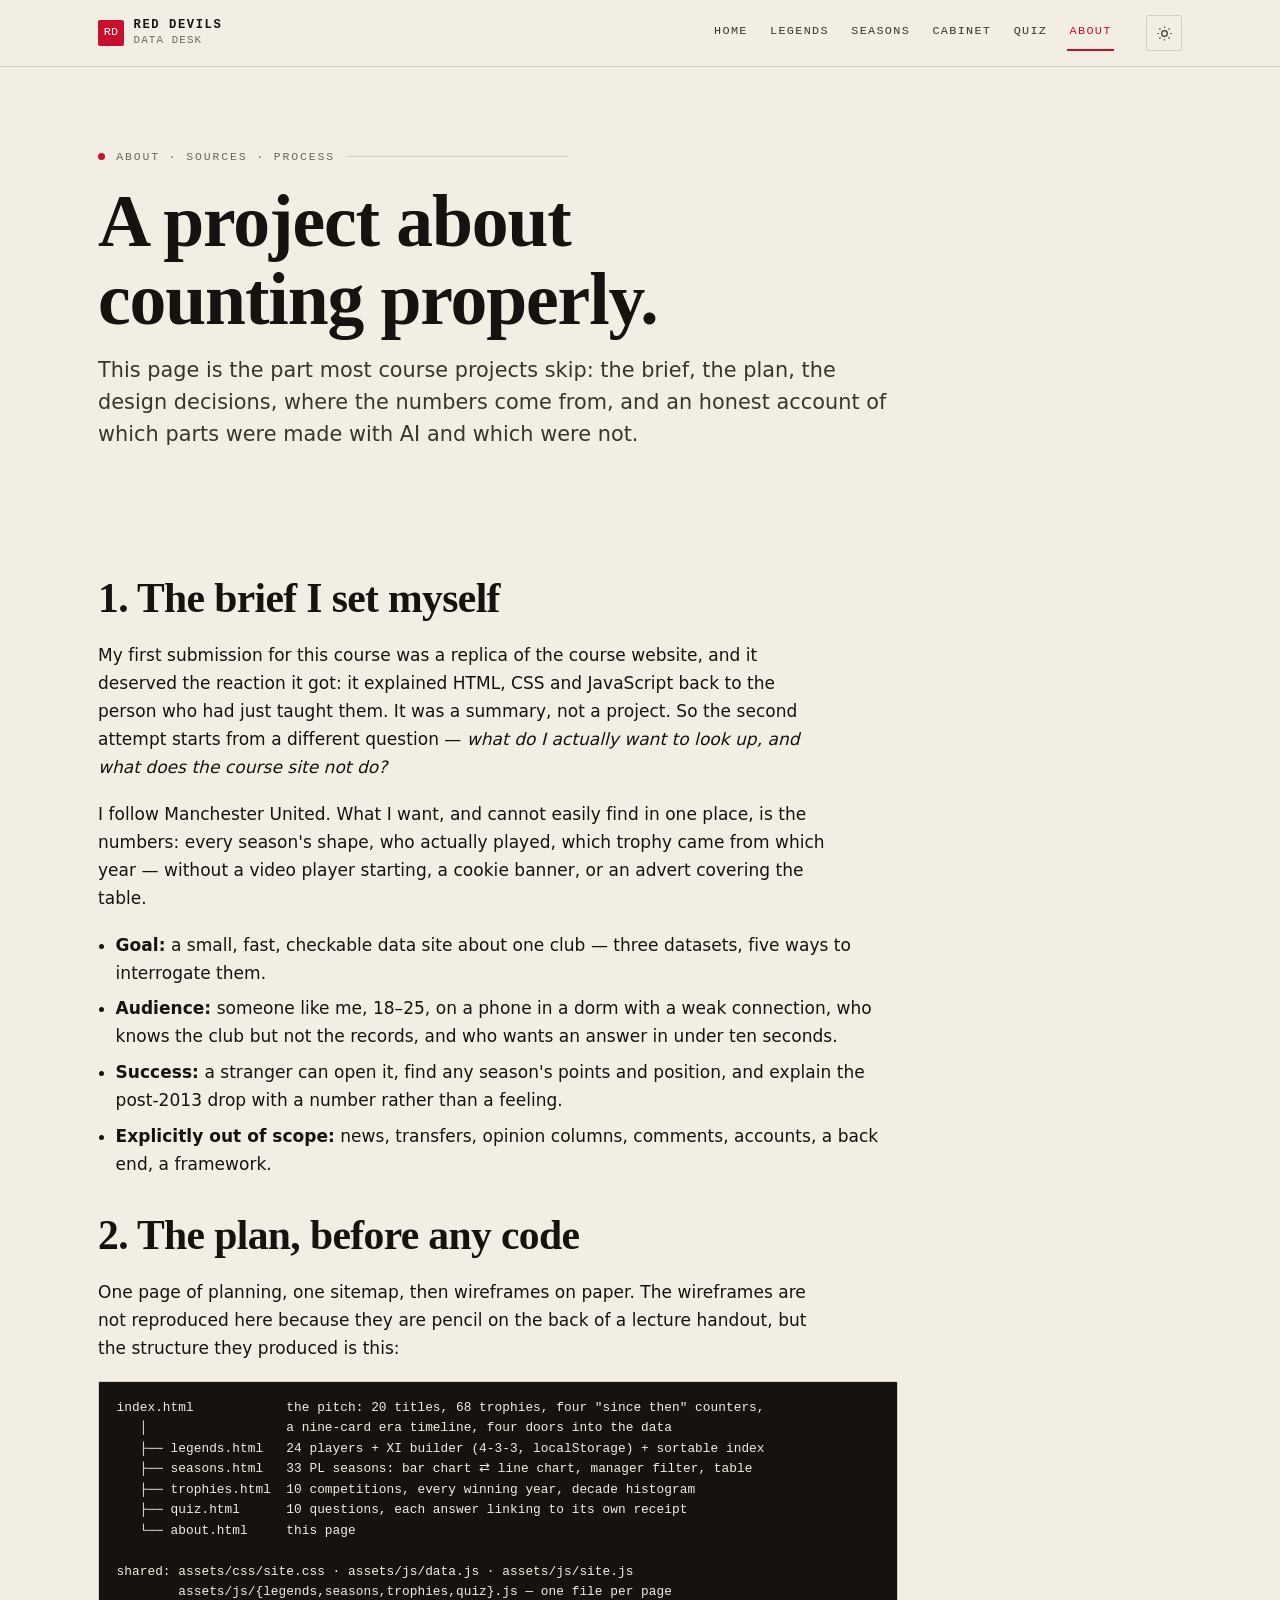
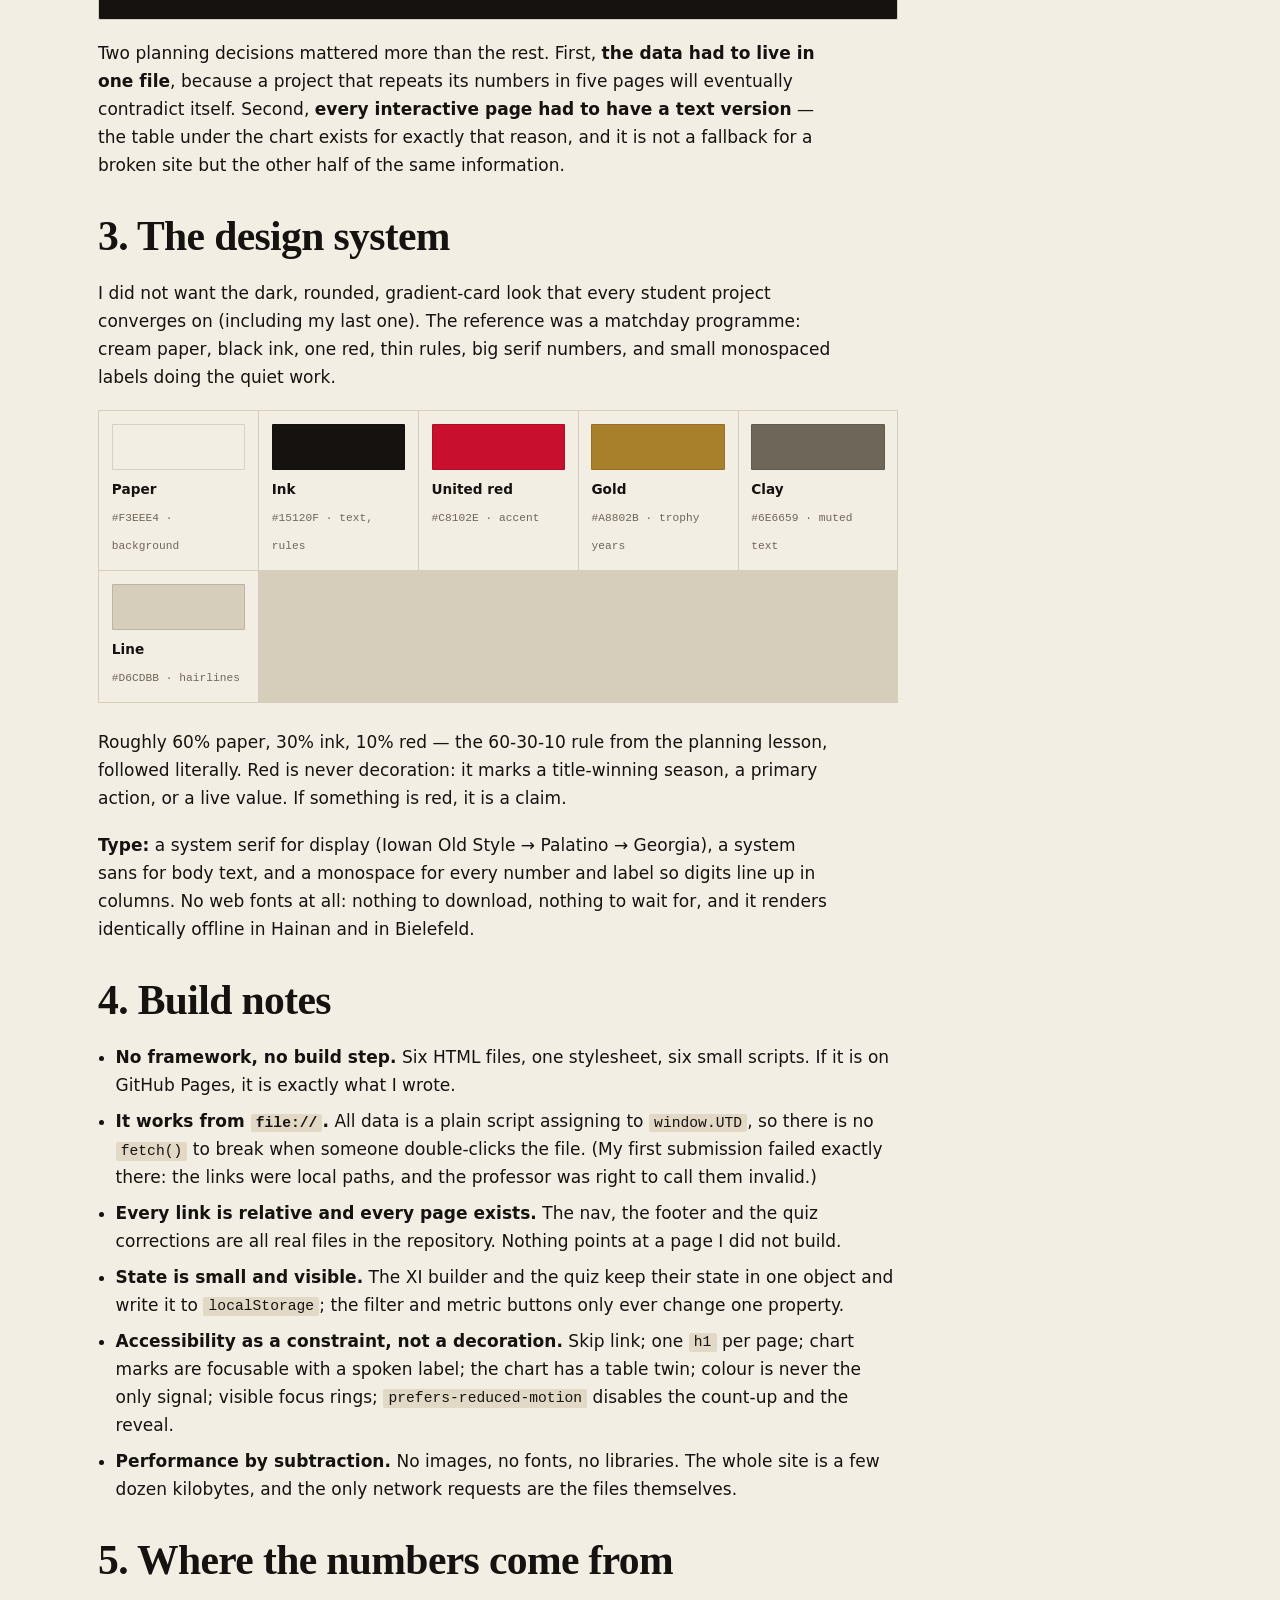
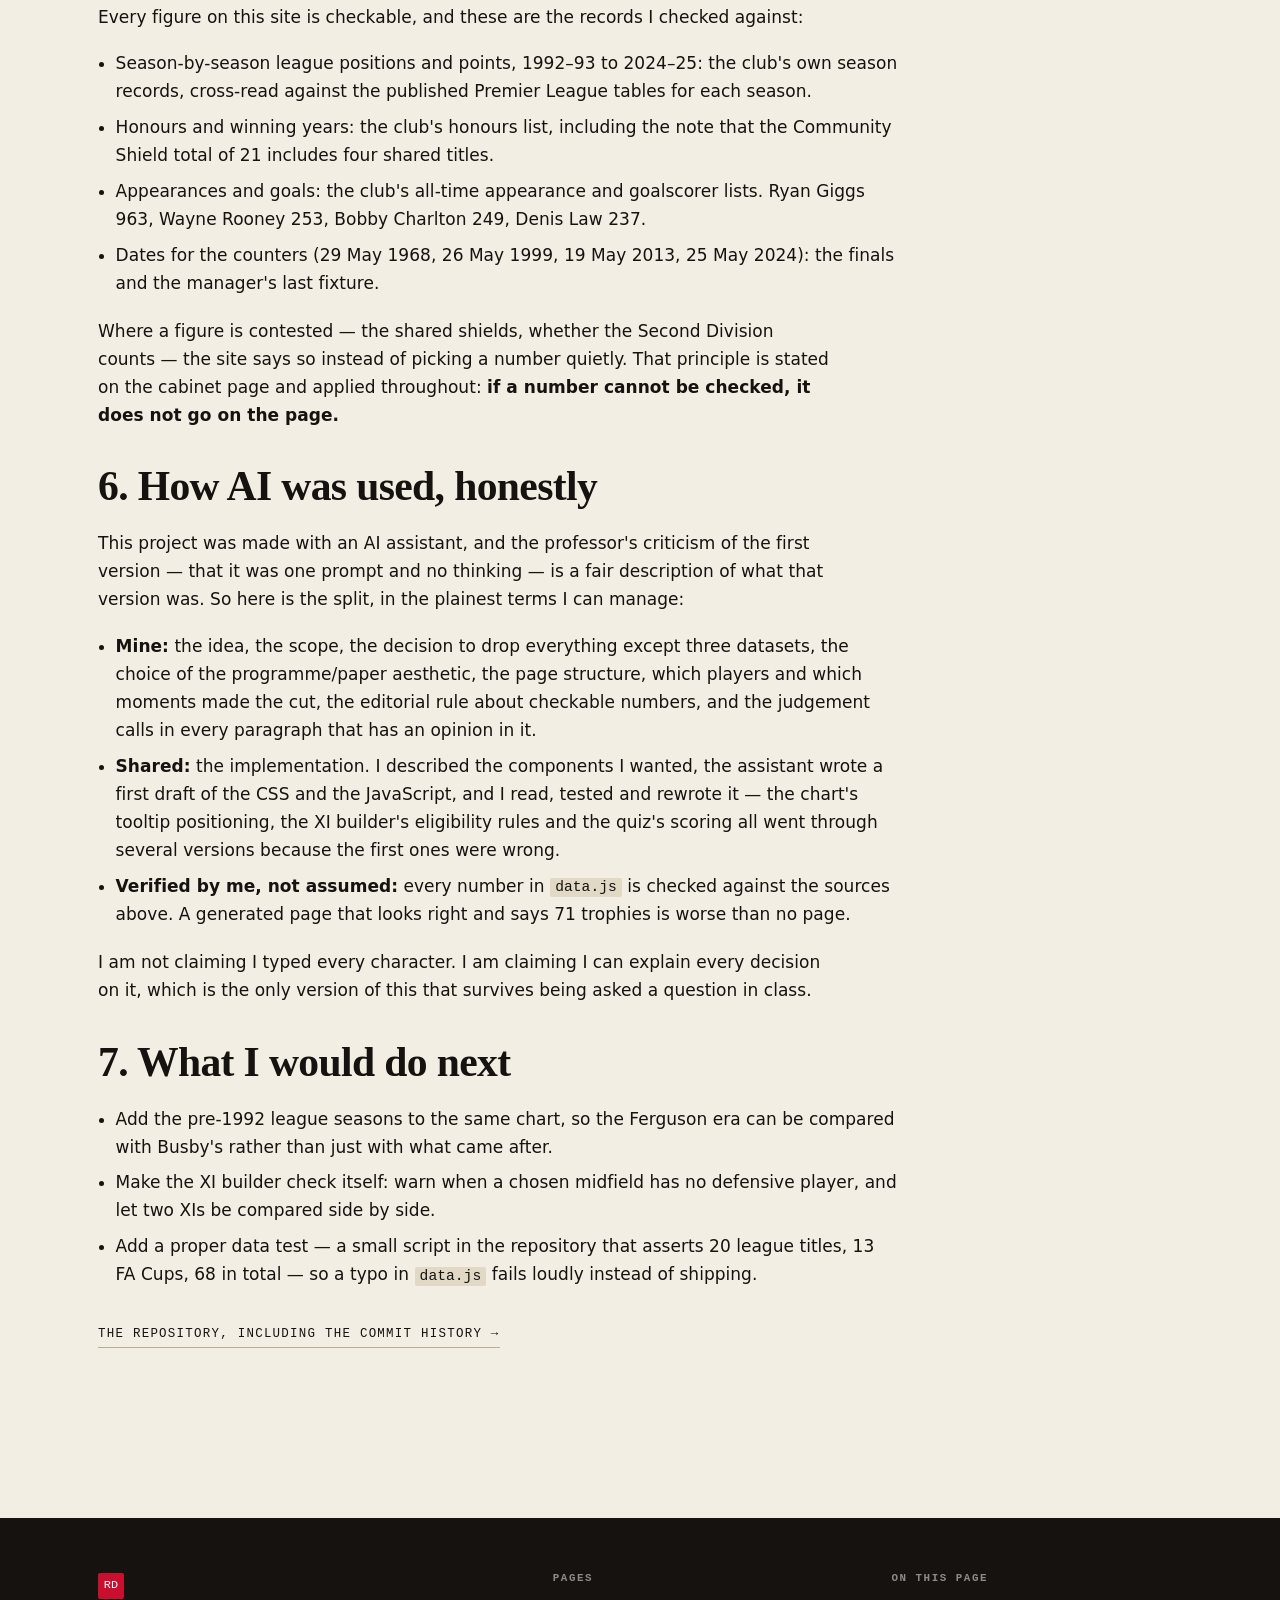
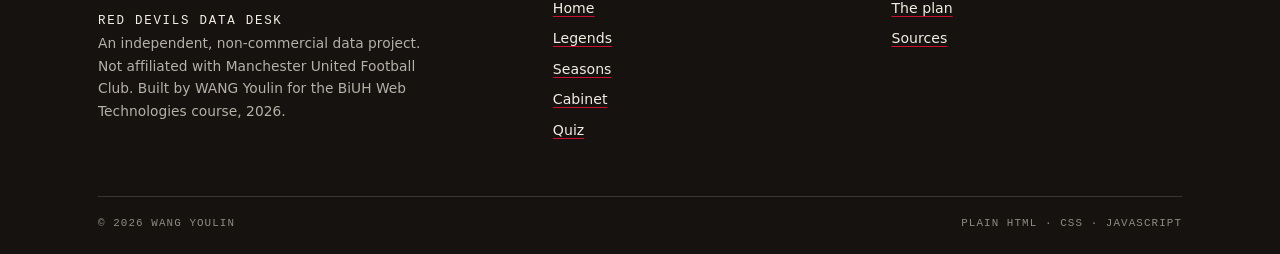
==== about.html @ 0d03a0e9 "Write the process, sources and submission pages The About page documents the brief, the sitemap, the" ====
<!DOCTYPE html>
<html lang="en" data-theme="light">
<head>
<meta charset="UTF-8">
<meta name="viewport" content="width=device-width, initial-scale=1">
<title>About, sources &amp; process — Red Devils Data Desk</title>
<meta name="description" content="Why this site exists, how it was planned, the design system behind it, where the numbers come from, and what AI was and was not used for.">
<meta name="author" content="WANG Youlin">
<meta name="theme-color" content="#f3eee4">
<link rel="canonical" href="https://qianniu2007.github.io/red-devils-desk/about.html">

<meta property="og:type" content="website">
<meta property="og:site_name" content="Red Devils Data Desk">
<meta property="og:title" content="About, sources &amp; process — Red Devils Data Desk">
<meta property="og:description" content="The brief, the wireframe, the design tokens, the data sources, and an honest note on how this was made.">
<meta property="og:url" content="https://qianniu2007.github.io/red-devils-desk/about.html">
<meta property="og:image" content="https://qianniu2007.github.io/red-devils-desk/assets/img/og.png">
<meta property="og:image:width" content="1200">
<meta property="og:image:height" content="630">
<meta name="twitter:card" content="summary_large_image">

<link rel="icon" href="assets/img/favicon.svg" type="image/svg+xml">
<link rel="apple-touch-icon" href="assets/img/favicon-180.png">
<link rel="stylesheet" href="assets/css/site.css">

<script>
  (function () {
    try {
      var saved = localStorage.getItem('rdd-theme');
      var mode = saved || (window.matchMedia('(prefers-color-scheme: dark)').matches ? 'dark' : 'light');
      document.documentElement.setAttribute('data-theme', mode);
    } catch (e) { }
  })();
</script>
</head>
<body>
<a class="skip-link" href="#main">Skip to content</a>

<header class="masthead">
  <div class="wrap masthead__bar">
    <a class="brand" href="index.html">
      <span class="brand__mark" aria-hidden="true">RD</span>
      <span class="brand__name"><b>Red Devils</b><span>Data Desk</span></span>
    </a>
    <nav class="nav" data-nav aria-label="Primary">
      <a href="index.html">Home</a>
      <a href="legends.html">Legends</a>
      <a href="seasons.html">Seasons</a>
      <a href="trophies.html">Cabinet</a>
      <a href="quiz.html">Quiz</a>
      <a href="about.html" aria-current="page">About</a>
    </nav>
    <div class="tools">
      <button class="icon-btn" type="button" data-theme-toggle aria-pressed="false" aria-label="Switch to dark theme">
        <svg class="icon-sun" viewBox="0 0 24 24" fill="none" stroke="currentColor" stroke-width="1.7" aria-hidden="true"><circle cx="12" cy="12" r="4"/><path d="M12 2v2m0 16v2M4.9 4.9l1.4 1.4m11.4 11.4 1.4 1.4M2 12h2m16 0h2M4.9 19.1l1.4-1.4M17.7 6.3l1.4-1.4"/></svg>
        <svg class="icon-moon" viewBox="0 0 24 24" fill="none" stroke="currentColor" stroke-width="1.7" aria-hidden="true"><path d="M21 12.8A9 9 0 1 1 11.2 3 7 7 0 0 0 21 12.8z"/></svg>
      </button>
      <button class="icon-btn menu-btn" type="button" data-menu-toggle aria-expanded="false" aria-controls="primary-nav" aria-label="Open menu">
        <svg viewBox="0 0 24 24" fill="none" stroke="currentColor" stroke-width="1.8" aria-hidden="true"><path d="M3 6h18M3 12h18M3 18h18"/></svg>
      </button>
    </div>
  </div>
</header>

<main id="main">
  <section class="wrap hero">
    <p class="kicker"><span class="dot" aria-hidden="true"></span>About · sources · process</p>
    <h1>A project about<br>counting properly.</h1>
    <p class="lead">This page is the part most course projects skip: the brief, the plan, the design decisions, where the numbers come from, and an honest account of which parts were made with AI and which were not.</p>
  </section>

  <section class="wrap section">
    <div class="prose">
      <h2>1. The brief I set myself</h2>
      <p>My first submission for this course was a replica of the course website, and it deserved the reaction it got: it explained HTML, CSS and JavaScript back to the person who had just taught them. It was a summary, not a project. So the second attempt starts from a different question — <em>what do I actually want to look up, and what does the course site not do?</em></p>
      <p>I follow Manchester United. What I want, and cannot easily find in one place, is the numbers: every season's shape, who actually played, which trophy came from which year — without a video player starting, a cookie banner, or an advert covering the table.</p>
      <ul>
        <li><strong>Goal:</strong> a small, fast, checkable data site about one club — three datasets, five ways to interrogate them.</li>
        <li><strong>Audience:</strong> someone like me, 18–25, on a phone in a dorm with a weak connection, who knows the club but not the records, and who wants an answer in under ten seconds.</li>
        <li><strong>Success:</strong> a stranger can open it, find any season's points and position, and explain the post-2013 drop with a number rather than a feeling.</li>
        <li><strong>Explicitly out of scope:</strong> news, transfers, opinion columns, comments, accounts, a back end, a framework.</li>
      </ul>

      <h2 id="process">2. The plan, before any code</h2>
      <p>One page of planning, one sitemap, then wireframes on paper. The wireframes are not reproduced here because they are pencil on the back of a lecture handout, but the structure they produced is this:</p>
      <pre class="ascii">index.html            the pitch: 20 titles, 68 trophies, four "since then" counters,
   │                  a nine-card era timeline, four doors into the data
   ├── legends.html   24 players + XI builder (4-3-3, localStorage) + sortable index
   ├── seasons.html   33 PL seasons: bar chart ⇄ line chart, manager filter, table
   ├── trophies.html  10 competitions, every winning year, decade histogram
   ├── quiz.html      10 questions, each answer linking to its own receipt
   └── about.html     this page

shared: assets/css/site.css · assets/js/data.js · assets/js/site.js
        assets/js/{legends,seasons,trophies,quiz}.js — one file per page</pre>
      <p>Two planning decisions mattered more than the rest. First, <strong>the data had to live in one file</strong>, because a project that repeats its numbers in five pages will eventually contradict itself. Second, <strong>every interactive page had to have a text version</strong> — the table under the chart exists for exactly that reason, and it is not a fallback for a broken site but the other half of the same information.</p>

      <h2>3. The design system</h2>
      <p>I did not want the dark, rounded, gradient-card look that every student project converges on (including my last one). The reference was a matchday programme: cream paper, black ink, one red, thin rules, big serif numbers, and small monospaced labels doing the quiet work.</p>
      <div class="swatches" aria-label="Colour tokens">
        <div class="swatch"><div class="swatch__chip" style="background:#f3eee4"></div><b>Paper</b><span>#F3EEE4 · background</span></div>
        <div class="swatch"><div class="swatch__chip" style="background:#15120f"></div><b>Ink</b><span>#15120F · text, rules</span></div>
        <div class="swatch"><div class="swatch__chip" style="background:#c8102e"></div><b>United red</b><span>#C8102E · accent</span></div>
        <div class="swatch"><div class="swatch__chip" style="background:#a8802b"></div><b>Gold</b><span>#A8802B · trophy years</span></div>
        <div class="swatch"><div class="swatch__chip" style="background:#6e6659"></div><b>Clay</b><span>#6E6659 · muted text</span></div>
        <div class="swatch"><div class="swatch__chip" style="background:#d6cdbb"></div><b>Line</b><span>#D6CDBB · hairlines</span></div>
      </div>
      <p>Roughly 60% paper, 30% ink, 10% red — the 60-30-10 rule from the planning lesson, followed literally. Red is never decoration: it marks a title-winning season, a primary action, or a live value. If something is red, it is a claim.</p>
      <p><strong>Type:</strong> a system serif for display (Iowan Old Style → Palatino → Georgia), a system sans for body text, and a monospace for every number and label so digits line up in columns. No web fonts at all: nothing to download, nothing to wait for, and it renders identically offline in Hainan and in Bielefeld.</p>

      <h2>4. Build notes</h2>
      <ul>
        <li><strong>No framework, no build step.</strong> Six HTML files, one stylesheet, six small scripts. If it is on GitHub Pages, it is exactly what I wrote.</li>
        <li><strong>It works from <code>file://</code>.</strong> All data is a plain script assigning to <code>window.UTD</code>, so there is no <code>fetch()</code> to break when someone double-clicks the file. (My first submission failed exactly there: the links were local paths, and the professor was right to call them invalid.)</li>
        <li><strong>Every link is relative and every page exists.</strong> The nav, the footer and the quiz corrections are all real files in the repository. Nothing points at a page I did not build.</li>
        <li><strong>State is small and visible.</strong> The XI builder and the quiz keep their state in one object and write it to <code>localStorage</code>; the filter and metric buttons only ever change one property.</li>
        <li><strong>Accessibility as a constraint, not a decoration.</strong> Skip link; one <code>h1</code> per page; chart marks are focusable with a spoken label; the chart has a table twin; colour is never the only signal; visible focus rings; <code>prefers-reduced-motion</code> disables the count-up and the reveal.</li>
        <li><strong>Performance by subtraction.</strong> No images, no fonts, no libraries. The whole site is a few dozen kilobytes, and the only network requests are the files themselves.</li>
      </ul>

      <h2 id="sources">5. Where the numbers come from</h2>
      <p>Every figure on this site is checkable, and these are the records I checked against:</p>
      <ul>
        <li>Season-by-season league positions and points, 1992–93 to 2024–25: the club's own season records, cross-read against the published Premier League tables for each season.</li>
        <li>Honours and winning years: the club's honours list, including the note that the Community Shield total of 21 includes four shared titles.</li>
        <li>Appearances and goals: the club's all-time appearance and goalscorer lists. Ryan Giggs 963, Wayne Rooney 253, Bobby Charlton 249, Denis Law 237.</li>
        <li>Dates for the counters (29 May 1968, 26 May 1999, 19 May 2013, 25 May 2024): the finals and the manager's last fixture.</li>
      </ul>
      <p>Where a figure is contested — the shared shields, whether the Second Division counts — the site says so instead of picking a number quietly. That principle is stated on the cabinet page and applied throughout: <strong>if a number cannot be checked, it does not go on the page.</strong></p>

      <h2>6. How AI was used, honestly</h2>
      <p>This project was made with an AI assistant, and the professor's criticism of the first version — that it was one prompt and no thinking — is a fair description of what that version was. So here is the split, in the plainest terms I can manage:</p>
      <ul>
        <li><strong>Mine:</strong> the idea, the scope, the decision to drop everything except three datasets, the choice of the programme/paper aesthetic, the page structure, which players and which moments made the cut, the editorial rule about checkable numbers, and the judgement calls in every paragraph that has an opinion in it.</li>
        <li><strong>Shared:</strong> the implementation. I described the components I wanted, the assistant wrote a first draft of the CSS and the JavaScript, and I read, tested and rewrote it — the chart's tooltip positioning, the XI builder's eligibility rules and the quiz's scoring all went through several versions because the first ones were wrong.</li>
        <li><strong>Verified by me, not assumed:</strong> every number in <code>data.js</code> is checked against the sources above. A generated page that looks right and says 71 trophies is worse than no page.</li>
      </ul>
      <p>I am not claiming I typed every character. I am claiming I can explain every decision on it, which is the only version of this that survives being asked a question in class.</p>

      <h2>7. What I would do next</h2>
      <ul>
        <li>Add the pre-1992 league seasons to the same chart, so the Ferguson era can be compared with Busby's rather than just with what came after.</li>
        <li>Make the XI builder check itself: warn when a chosen midfield has no defensive player, and let two XIs be compared side by side.</li>
        <li>Add a proper data test — a small script in the repository that asserts 20 league titles, 13 FA Cups, 68 in total — so a typo in <code>data.js</code> fails loudly instead of shipping.</li>
      </ul>
      <p class="mt-3"><a class="arrow-link" href="https://github.com/qianniu2007/red-devils-desk">The repository, including the commit history →</a></p>
    </div>
  </section>
</main>

<footer class="footer">
  <div class="wrap">
    <div class="footer__grid">
      <div>
        <div class="footer__brand"><span class="brand__mark" aria-hidden="true">RD</span>Red Devils Data Desk</div>
        <p>An independent, non-commercial data project. Not affiliated with Manchester United Football Club. Built by WANG Youlin for the BiUH Web Technologies course, 2026.</p>
      </div>
      <div>
        <h2>Pages</h2>
        <ul>
          <li><a href="index.html">Home</a></li>
          <li><a href="legends.html">Legends</a></li>
          <li><a href="seasons.html">Seasons</a></li>
          <li><a href="trophies.html">Cabinet</a></li>
          <li><a href="quiz.html">Quiz</a></li>
        </ul>
      </div>
      <div>
        <h2>On this page</h2>
        <ul>
          <li><a href="#process">The plan</a></li>
          <li><a href="#sources">Sources</a></li>
        </ul>
      </div>
    </div>
    <div class="footer__base">
      <span>© <span data-year>2026</span> WANG Youlin</span>
      <span>Plain HTML · CSS · JavaScript</span>
    </div>
  </div>
</footer>

<script src="assets/js/data.js"></script>
<script src="assets/js/site.js"></script>
</body>
</html>
---- assets/css/site.css ----
/* =========================================================================
   RED DEVILS DATA DESK — one stylesheet, no framework.
   Order: tokens > base > layout > components > pages > utilities.
   ========================================================================= */

/* ---------- 1. Tokens -------------------------------------------------- */
:root {
  --paper: #f3eee4;
  --paper-2: #eae3d5;
  --paper-3: #e1d8c6;
  --ink: #15120f;
  --ink-soft: #3a342c;
  --clay: #6e6659;
  --red: #c8102e;
  --red-deep: #920b21;
  --gold: #a8802b;
  --line: #d6cdbb;
  --line-strong: #b9ad96;

  --font-display: "Iowan Old Style", "Palatino Linotype", "Book Antiqua", Palatino, Georgia, "Times New Roman", serif;
  --font-body: "Segoe UI", system-ui, -apple-system, "Helvetica Neue", Arial, "PingFang SC", "Microsoft YaHei", sans-serif;
  --font-mono: "Cascadia Mono", Consolas, "SF Mono", Menlo, "Courier New", monospace;

  --gut: clamp(1.15rem, 4vw, 3rem);
  --maxw: 1180px;
  --radius: 2px;
  --ease: cubic-bezier(.2, .8, .2, 1);
}

[data-theme="dark"] {
  --paper: #14110d;
  --paper-2: #1c1813;
  --paper-3: #241f19;
  --ink: #f2ece0;
  --ink-soft: #d8d0c1;
  --clay: #a49a89;
  --red: #e04a5f;
  --red-deep: #ff7286;
  --gold: #d0a548;
  --line: #332c24;
  --line-strong: #4a4136;
}

/* ---------- 2. Base ---------------------------------------------------- */
*,
*::before,
*::after { box-sizing: border-box; }

html {
  -webkit-text-size-adjust: 100%;
  scroll-behavior: smooth;
}

body {
  margin: 0;
  background: var(--paper);
  color: var(--ink);
  font-family: var(--font-body);
  font-size: 1.0625rem;
  line-height: 1.65;
  letter-spacing: .002em;
  -webkit-font-smoothing: antialiased;
}

/* A faint paper grain so the light theme does not look like a flat template. */
body::before {
  content: "";
  position: fixed;
  inset: 0;
  pointer-events: none;
  z-index: 0;
  opacity: .5;
  background-image: radial-gradient(var(--line) .55px, transparent .55px);
  background-size: 4px 4px;
}

[data-theme="dark"] body::before { opacity: .25; }

h1, h2, h3, h4 {
  font-family: var(--font-display);
  font-weight: 600;
  line-height: 1.06;
  letter-spacing: -.015em;
  margin: 0 0 .5em;
  text-wrap: balance;
}

h1 { font-size: clamp(2.5rem, 6.5vw, 4.6rem); }
h2 { font-size: clamp(1.75rem, 3.4vw, 2.6rem); }
h3 { font-size: clamp(1.2rem, 1.9vw, 1.45rem); }

p { margin: 0 0 1.1em; max-width: 68ch; }
p.lead { font-size: clamp(1.1rem, 1.7vw, 1.3rem); line-height: 1.55; color: var(--ink-soft); max-width: 60ch; }

a { color: inherit; text-decoration-color: var(--red); text-underline-offset: .18em; text-decoration-thickness: 1px; }
a:hover { color: var(--red); }

img, svg { max-width: 100%; }
img { height: auto; display: block; }

strong { font-weight: 650; }
em { font-style: italic; }

::selection { background: var(--red); color: #fff; }

:focus-visible {
  outline: 2px solid var(--red);
  outline-offset: 3px;
  border-radius: 1px;
}

/* ---------- 3. Layout -------------------------------------------------- */
.wrap {
  width: 100%;
  max-width: var(--maxw);
  margin-inline: auto;
  padding-inline: var(--gut);
  position: relative;
  z-index: 1;
}

main { display: block; }

.section { padding-block: clamp(2.5rem, 6vw, 4.5rem); }
.section + .section { border-top: 1px solid var(--line); }
.hero + .section { padding-top: clamp(1.2rem, 2.5vw, 2rem); }

.rule { height: 1px; background: var(--line); border: 0; margin: 0; }
.rule--strong { height: 3px; background: var(--ink); }

.kicker {
  font-family: var(--font-mono);
  font-size: .72rem;
  text-transform: uppercase;
  letter-spacing: .16em;
  color: var(--clay);
  display: flex;
  align-items: center;
  gap: .7rem;
  margin: 0 0 1rem;
}
.kicker::after {
  content: "";
  flex: 1;
  height: 1px;
  background: var(--line);
}
.kicker .dot {
  width: 7px;
  height: 7px;
  background: var(--red);
  border-radius: 50%;
  flex: none;
}

.section-head {
  display: flex;
  flex-wrap: wrap;
  align-items: end;
  justify-content: space-between;
  gap: 1rem 2rem;
  margin-bottom: 2rem;
}
.section-head h2 { margin: 0; max-width: 22ch; }
.section-head .section-note {
  font-size: .92rem;
  color: var(--clay);
  max-width: 34ch;
  margin: 0;
}

/* ---------- 4. Masthead ------------------------------------------------ */
.masthead {
  position: sticky;
  top: 0;
  z-index: 50;
  background: color-mix(in srgb, var(--paper) 88%, transparent);
  backdrop-filter: blur(10px) saturate(1.4);
  border-bottom: 1px solid var(--line);
}
@supports not (background: color-mix(in srgb, red 50%, blue)) {
  .masthead { background: var(--paper); }
}

.masthead__bar {
  display: flex;
  align-items: center;
  gap: clamp(.75rem, 2vw, 2rem);
  height: 66px;
}

.brand {
  display: flex;
  align-items: center;
  gap: .6rem;
  text-decoration: none;
  flex: none;
}
.brand:hover { color: var(--ink); }
.brand__mark {
  width: 26px;
  height: 26px;
  background: var(--red);
  display: grid;
  place-items: center;
  color: #fff;
  font-family: var(--font-mono);
  font-size: .74rem;
  letter-spacing: .02em;
  border-radius: var(--radius);
  flex: none;
}
.brand__name {
  font-family: var(--font-mono);
  font-size: .76rem;
  text-transform: uppercase;
  letter-spacing: .13em;
  line-height: 1.25;
}
.brand__name b { display: block; font-weight: 600; }
.brand__name span { color: var(--clay); letter-spacing: .1em; font-size: .68rem; }

.nav {
  display: flex;
  align-items: center;
  gap: clamp(.35rem, 1.4vw, 1.1rem);
  margin-left: auto;
}
.nav a {
  font-family: var(--font-mono);
  font-size: .74rem;
  text-transform: uppercase;
  letter-spacing: .11em;
  text-decoration: none;
  color: var(--ink-soft);
  padding: .45rem .15rem;
  border-bottom: 2px solid transparent;
}
.nav a:hover { color: var(--ink); border-bottom-color: var(--line-strong); }
.nav a[aria-current="page"] { color: var(--red); border-bottom-color: var(--red); }

.tools { display: flex; align-items: center; gap: .5rem; margin-left: .4rem; }

.icon-btn {
  width: 36px;
  height: 36px;
  display: grid;
  place-items: center;
  background: transparent;
  border: 1px solid var(--line);
  border-radius: var(--radius);
  color: var(--ink-soft);
  cursor: pointer;
  padding: 0;
  transition: border-color .2s var(--ease), color .2s var(--ease), background .2s var(--ease);
}
.icon-btn:hover { border-color: var(--ink); color: var(--ink); background: var(--paper-2); }
.icon-btn svg { width: 17px; height: 17px; }
[data-theme="dark"] .icon-sun { display: none; }
.icon-moon { display: none; }
[data-theme="dark"] .icon-moon { display: block; }

.menu-btn { display: none; }

/* ---------- 5. Buttons & links ---------------------------------------- */
.btn {
  display: inline-flex;
  align-items: center;
  gap: .55rem;
  font-family: var(--font-mono);
  font-size: .78rem;
  text-transform: uppercase;
  letter-spacing: .1em;
  padding: .85rem 1.25rem;
  border: 1px solid var(--ink);
  background: var(--ink);
  color: var(--paper);
  text-decoration: none;
  border-radius: var(--radius);
  cursor: pointer;
  transition: background .2s var(--ease), color .2s var(--ease), transform .2s var(--ease);
}
.btn:hover { background: var(--red); border-color: var(--red); color: #fff; transform: translateY(-1px); }
.btn--ghost { background: transparent; color: var(--ink); border-color: var(--line-strong); }
.btn--ghost:hover { background: transparent; color: var(--red); border-color: var(--red); }
.btn[disabled] { opacity: .45; cursor: not-allowed; }
.btn[disabled]:hover { background: var(--ink); border-color: var(--ink); color: var(--paper); transform: none; }
.btn .arrow { transition: transform .2s var(--ease); }
.btn:hover .arrow { transform: translateX(3px); }

.arrow-link {
  display: inline-flex;
  align-items: center;
  gap: .4rem;
  font-family: var(--font-mono);
  font-size: .78rem;
  text-transform: uppercase;
  letter-spacing: .1em;
  text-decoration: none;
  border-bottom: 1px solid var(--line-strong);
  padding-bottom: 2px;
}
.arrow-link:hover { border-bottom-color: var(--red); }

/* ---------- 6. Hero --------------------------------------------------- */
.hero { padding-block: clamp(2.5rem, 7vw, 5rem) clamp(1.2rem, 3vw, 2.2rem); position: relative; }

.hero__grid {
  display: grid;
  gap: clamp(2rem, 5vw, 4rem);
  grid-template-columns: minmax(0, 1.35fr) minmax(0, .65fr);
  align-items: start;
}

.hero h1 { margin-bottom: 1rem; }
.hero h1 .thin {
  display: block;
  font-family: var(--font-body);
  font-size: clamp(.85rem, 1.4vw, 1rem);
  font-weight: 500;
  letter-spacing: .02em;
  color: var(--clay);
  text-transform: none;
  margin-top: 1rem;
  line-height: 1.5;
}

.hero__actions { display: flex; flex-wrap: wrap; gap: .7rem; margin-top: 1.8rem; }

/* The "programme card": the site's signature block. */
.programme {
  border: 1px solid var(--line-strong);
  background: var(--paper-2);
  padding: 1.1rem 1.15rem 1.2rem;
  position: relative;
}
.programme::before {
  content: "";
  position: absolute;
  inset: 4px;
  border: 1px solid var(--line);
  pointer-events: none;
}
.programme__top {
  display: flex;
  justify-content: space-between;
  align-items: baseline;
  font-family: var(--font-mono);
  font-size: .66rem;
  text-transform: uppercase;
  letter-spacing: .14em;
  color: var(--clay);
  border-bottom: 1px solid var(--line);
  padding-bottom: .7rem;
  margin-bottom: .9rem;
}
.programme__num {
  font-family: var(--font-display);
  font-size: clamp(3.6rem, 7vw, 5rem);
  line-height: .9;
  color: var(--red);
  display: block;
  font-variant-numeric: lining-nums;
  letter-spacing: -.03em;
}
.programme__label {
  font-family: var(--font-mono);
  font-size: .72rem;
  text-transform: uppercase;
  letter-spacing: .13em;
  color: var(--ink-soft);
  margin: .25rem 0 1rem;
}
.programme__rows { display: grid; gap: .5rem; margin: 0; }
.programme__row {
  display: flex;
  justify-content: space-between;
  gap: 1rem;
  font-size: .82rem;
  border-top: 1px dotted var(--line-strong);
  padding-top: .45rem;
}
.programme__row dt { color: var(--clay); font-family: var(--font-mono); font-size: .7rem; text-transform: uppercase; letter-spacing: .1em; }
.programme__row dd { margin: 0; font-variant-numeric: tabular-nums; font-weight: 600; }

/* ---------- 7. Stat strip --------------------------------------------- */
.stats {
  display: grid;
  grid-template-columns: repeat(auto-fit, minmax(150px, 1fr));
  border-top: 1px solid var(--line);
  border-bottom: 1px solid var(--line);
}
.stat { padding: 1.4rem 1.1rem 1.5rem; border-left: 1px solid var(--line); }
.stat:first-child { border-left: 0; padding-left: 0; }
.stat__num {
  font-family: var(--font-display);
  font-size: clamp(2rem, 4vw, 3rem);
  line-height: 1;
  letter-spacing: -.02em;
  display: block;
  font-variant-numeric: lining-nums tabular-nums;
}
.stat__num small { font-size: .45em; color: var(--clay); letter-spacing: 0; }
.stat__label {
  font-family: var(--font-mono);
  font-size: .68rem;
  text-transform: uppercase;
  letter-spacing: .12em;
  color: var(--clay);
  margin-top: .7rem;
  display: block;
  line-height: 1.4;
}

/* ---------- 8. Cards -------------------------------------------------- */
.cards {
  display: grid;
  grid-template-columns: repeat(auto-fit, minmax(255px, 1fr));
  gap: 1px;
  background: var(--line);
  border: 1px solid var(--line);
}
.card {
  background: var(--paper);
  padding: 1.6rem 1.5rem 1.5rem;
  display: flex;
  flex-direction: column;
  gap: .6rem;
  text-decoration: none;
  position: relative;
  transition: background .25s var(--ease);
}
.card:hover { background: var(--paper-2); }
.card::after {
  content: "";
  position: absolute;
  left: 0;
  right: 0;
  bottom: 0;
  height: 2px;
  background: var(--red);
  transform: scaleX(0);
  transform-origin: left;
  transition: transform .3s var(--ease);
}
.card:hover::after { transform: scaleX(1); }
.card__index {
  font-family: var(--font-mono);
  font-size: .7rem;
  color: var(--red);
  letter-spacing: .12em;
}
.card h3 { margin: 0; }
.card p { margin: 0; font-size: .93rem; color: var(--ink-soft); max-width: 34ch; }
.card__go {
  margin-top: auto;
  padding-top: .9rem;
  font-family: var(--font-mono);
  font-size: .72rem;
  text-transform: uppercase;
  letter-spacing: .1em;
  color: var(--clay);
}
.card:hover .card__go { color: var(--red); }

/* ---------- 9. Tickers ("since then") --------------------------------- */
.tickers { display: grid; grid-template-columns: repeat(auto-fit, minmax(210px, 1fr)); gap: 1px; background: var(--line); border-block: 1px solid var(--line); }
.ticker { background: var(--paper); padding: 1.1rem 1.2rem 1.2rem; }
.ticker__since {
  font-family: var(--font-mono);
  font-size: .68rem;
  text-transform: uppercase;
  letter-spacing: .12em;
  color: var(--clay);
  display: block;
  margin-bottom: .45rem;
}
.ticker__num {
  font-family: var(--font-display);
  font-size: clamp(1.6rem, 3vw, 2.15rem);
  line-height: 1;
  font-variant-numeric: tabular-nums;
  letter-spacing: -.02em;
}
.ticker__num span { font-size: .5em; color: var(--clay); letter-spacing: 0; }
.ticker__label { font-size: .82rem; color: var(--ink-soft); margin-top: .4rem; display: block; }

/* ---------- 10. Timeline ---------------------------------------------- */
.timeline {
  display: grid;
  grid-auto-flow: column;
  grid-auto-columns: minmax(260px, 1fr);
  gap: 1px;
  overflow-x: auto;
  padding-bottom: .5rem;
  background: var(--line);
  border: 1px solid var(--line);
  scroll-snap-type: x mandatory;
  scrollbar-color: var(--line-strong) transparent;
}
.era {
  background: var(--paper);
  padding: 1.4rem 1.3rem 1.6rem;
  scroll-snap-align: start;
  position: relative;
  display: flex;
  flex-direction: column;
  gap: .5rem;
}
.era::before {
  content: "";
  width: 9px;
  height: 9px;
  background: var(--red);
  border-radius: 50%;
  display: block;
  margin-bottom: .2rem;
}
.era__year {
  font-family: var(--font-mono);
  font-size: .8rem;
  letter-spacing: .12em;
  color: var(--gold);
}
.era h3 { margin: 0; font-size: 1.15rem; }
.era p { margin: 0; font-size: .88rem; color: var(--ink-soft); line-height: 1.55; }

/* ---------- 11. Tables ------------------------------------------------ */
.table-wrap {
  border: 1px solid var(--line);
  background: var(--paper);
  overflow-x: auto;
}
table { width: 100%; border-collapse: collapse; font-size: .92rem; }
thead th {
  font-family: var(--font-mono);
  font-size: .66rem;
  text-transform: uppercase;
  letter-spacing: .12em;
  color: var(--clay);
  text-align: left;
  padding: .8rem .9rem;
  border-bottom: 1px solid var(--line-strong);
  white-space: nowrap;
  background: var(--paper-2);
  position: sticky;
  top: 0;
}
thead th[data-sort] { cursor: pointer; user-select: none; }
thead th[data-sort]:hover { color: var(--ink); }
thead th[aria-sort="ascending"]::after { content: " \2191"; color: var(--red); }
thead th[aria-sort="descending"]::after { content: " \2193"; color: var(--red); }
tbody th, tbody td { padding: .72rem .9rem; border-bottom: 1px solid var(--line); text-align: left; vertical-align: baseline; }
tbody tr:last-child th, tbody tr:last-child td { border-bottom: 0; }
tbody tr:hover { background: var(--paper-2); }
.num { font-family: var(--font-mono); font-variant-numeric: tabular-nums; text-align: right; white-space: nowrap; }
tbody th { font-weight: 600; }
.pill {
  display: inline-block;
  font-family: var(--font-mono);
  font-size: .64rem;
  text-transform: uppercase;
  letter-spacing: .1em;
  padding: .18rem .45rem;
  border: 1px solid var(--line-strong);
  color: var(--clay);
  border-radius: 20px;
}
.pill--red { border-color: var(--red); color: var(--red); }

/* ---------- 12. Controls (search, filters, toggles) ------------------- */
.controls {
  display: flex;
  flex-wrap: wrap;
  gap: .6rem;
  align-items: center;
  margin-bottom: 1rem;
}
.field {
  display: flex;
  align-items: center;
  gap: .5rem;
  border: 1px solid var(--line-strong);
  background: var(--paper);
  padding: .45rem .65rem;
  border-radius: var(--radius);
  flex: 1 1 220px;
  max-width: 340px;
}
.field svg { width: 15px; height: 15px; color: var(--clay); flex: none; }
.field input {
  border: 0;
  background: transparent;
  font: inherit;
  font-size: .9rem;
  color: var(--ink);
  width: 100%;
  padding: 0;
}
.field input:focus { outline: none; }
.field:focus-within { border-color: var(--red); }

select {
  font-family: var(--font-mono);
  font-size: .74rem;
  text-transform: uppercase;
  letter-spacing: .08em;
  padding: .55rem .6rem;
  border: 1px solid var(--line-strong);
  background: var(--paper);
  color: var(--ink);
  border-radius: var(--radius);
  cursor: pointer;
}
select:focus-visible { outline: 2px solid var(--red); outline-offset: 2px; }

.chips { display: flex; flex-wrap: wrap; gap: .4rem; }
.chip {
  font-family: var(--font-mono);
  font-size: .7rem;
  text-transform: uppercase;
  letter-spacing: .09em;
  padding: .45rem .7rem;
  border: 1px solid var(--line-strong);
  background: transparent;
  color: var(--clay);
  border-radius: 20px;
  cursor: pointer;
  transition: all .18s var(--ease);
}
.chip:hover { color: var(--ink); border-color: var(--ink); }
.chip[aria-pressed="true"] { background: var(--ink); border-color: var(--ink); color: var(--paper); }

.result-count {
  font-family: var(--font-mono);
  font-size: .72rem;
  text-transform: uppercase;
  letter-spacing: .1em;
  color: var(--clay);
  margin-left: auto;
}

/* ---------- 13. Chart ------------------------------------------------- */
.chart-shell { border: 1px solid var(--line); background: var(--paper); padding: 1.2rem 1.1rem 1rem; }
.chart-head { display: flex; flex-wrap: wrap; gap: .8rem; align-items: center; justify-content: space-between; margin-bottom: .9rem; }
.chart-legend { display: flex; gap: .9rem; flex-wrap: wrap; font-family: var(--font-mono); font-size: .68rem; text-transform: uppercase; letter-spacing: .08em; color: var(--clay); }
.chart-legend i { width: 10px; height: 10px; display: inline-block; margin-right: .35rem; border-radius: 1px; vertical-align: -1px; }
.chart-svg { width: 100%; height: auto; display: block; overflow: visible; }
.chart-svg .grid-line { stroke: var(--line); stroke-width: 1; }
.chart-svg .axis-label { fill: var(--clay); font-family: var(--font-mono); font-size: 10px; letter-spacing: .06em; }
.chart-svg .bar { fill: var(--line-strong); transition: fill .15s var(--ease); }
.chart-svg .bar.is-title { fill: var(--red); }
.chart-svg .bar:hover, .chart-svg .bar:focus { fill: var(--gold); outline: none; }
.chart-svg .bar:focus-visible { stroke: var(--ink); stroke-width: 2; }
.chart-svg .chart-line { fill: none; stroke: var(--red); stroke-width: 2; stroke-linejoin: round; stroke-linecap: round; }
.chart-svg .dot { fill: var(--ink); }
.chart-svg .dot.is-title { fill: var(--red); }
.chart-svg .chart-baseline { stroke: var(--line-strong); stroke-width: 1; }
.chart-svg .bar-g { cursor: pointer; }
.chart-svg .bar-g:focus { outline: none; }
.chart-svg .bar-g:focus-visible circle { stroke: var(--ink); stroke-width: 2; }
.chart-svg .avg-line { stroke: var(--ink); stroke-width: 1.5; stroke-dasharray: 4 3; opacity: .55; }
.chart-tip {
  position: absolute;
  pointer-events: none;
  background: var(--ink);
  color: var(--paper);
  padding: .55rem .7rem;
  font-size: .76rem;
  line-height: 1.45;
  border-radius: var(--radius);
  opacity: 0;
  transform: translate(-50%, calc(-100% - 10px));
  transition: opacity .12s var(--ease);
  max-width: 240px;
  z-index: 20;
}
.chart-tip.is-on { opacity: 1; }
.chart-tip b { display: block; font-family: var(--font-mono); font-size: .7rem; letter-spacing: .08em; text-transform: uppercase; color: var(--gold); margin-bottom: .2rem; }
.chart-wrap { position: relative; }

/* ---------- 14. XI builder ------------------------------------------- */
.pitch-shell { display: grid; grid-template-columns: minmax(0, 1.25fr) minmax(0, .75fr); gap: 1px; background: var(--line); border: 1px solid var(--line); }
.pitch {
  background: var(--paper);
  background-image:
    linear-gradient(to bottom, transparent calc(50% - .5px), var(--line) calc(50% - .5px), var(--line) calc(50% + .5px), transparent calc(50% + .5px)),
    radial-gradient(circle at 50% 50%, transparent 54px, var(--line) 54px, var(--line) 55px, transparent 55px);
  padding: 1rem;
  display: flex;
  flex-direction: column;
  gap: .45rem;
  min-height: 430px;
  position: relative;
}
.pitch-row { display: grid; gap: .45rem; grid-auto-flow: column; grid-auto-columns: 1fr; flex: 1; }
.pitch-row--gk { grid-template-columns: repeat(3, 1fr); }
.pitch-row--gk .slot { grid-column: 2; }
.slot {
  border: 1px dashed var(--line-strong);
  background: transparent;
  border-radius: var(--radius);
  padding: .5rem .4rem;
  min-height: 62px;
  display: flex;
  flex-direction: column;
  align-items: center;
  justify-content: center;
  gap: .15rem;
  cursor: pointer;
  color: var(--clay);
  font-family: var(--font-mono);
  font-size: .66rem;
  text-transform: uppercase;
  letter-spacing: .08em;
  transition: all .18s var(--ease);
  text-align: center;
  line-height: 1.25;
}
.slot:hover { border-color: var(--red); color: var(--red); background: var(--paper-2); }
.slot[aria-pressed="true"] { border-style: solid; border-color: var(--red); background: var(--paper-2); }
.slot.is-filled {
  border: 1px solid var(--ink);
  background: var(--ink);
  color: var(--paper);
  font-family: var(--font-body);
  font-size: .8rem;
  text-transform: none;
  letter-spacing: 0;
  font-weight: 600;
}
.slot.is-filled small { font-family: var(--font-mono); font-size: .6rem; color: var(--gold); letter-spacing: .1em; font-weight: 400; }
.slot.is-filled:hover { background: var(--red); border-color: var(--red); color: #fff; }

.pick-panel { background: var(--paper-2); padding: 1.1rem 1.1rem 1.2rem; display: flex; flex-direction: column; min-height: 220px; }
.pick-panel__head {
  font-family: var(--font-mono);
  font-size: .68rem;
  text-transform: uppercase;
  letter-spacing: .12em;
  color: var(--clay);
  border-bottom: 1px solid var(--line);
  padding-bottom: .6rem;
  margin-bottom: .7rem;
}
.pick-list { display: grid; gap: .25rem; overflow-y: auto; max-height: 330px; padding-right: .2rem; }
.pick-item {
  display: flex;
  justify-content: space-between;
  align-items: baseline;
  gap: .6rem;
  width: 100%;
  text-align: left;
  background: transparent;
  border: 1px solid transparent;
  border-radius: var(--radius);
  padding: .5rem .55rem;
  font: inherit;
  font-size: .86rem;
  color: var(--ink);
  cursor: pointer;
}
.pick-item:hover { background: var(--paper); border-color: var(--line-strong); }
.pick-item span { font-family: var(--font-mono); font-size: .68rem; color: var(--clay); }
.pick-empty { font-size: .85rem; color: var(--clay); margin: 0; }

.xi-summary { display: flex; flex-wrap: wrap; gap: .6rem 1.4rem; align-items: baseline; border-top: 1px solid var(--line); padding-top: .9rem; margin-top: .9rem; }
.xi-summary div { font-family: var(--font-mono); font-size: .72rem; text-transform: uppercase; letter-spacing: .08em; color: var(--clay); }
.xi-summary b { display: block; font-family: var(--font-display); font-size: 1.5rem; letter-spacing: -.01em; color: var(--ink); font-variant-numeric: tabular-nums; text-transform: none; }

/* ---------- 15. Trophy cabinet --------------------------------------- */
.decade-chart { display: grid; gap: .45rem; }
.decade-row { display: grid; grid-template-columns: 62px minmax(0, 1fr) 34px; align-items: center; gap: .7rem; }
.decade-label, .decade-val {
  font-family: var(--font-mono);
  font-size: .74rem;
  letter-spacing: .06em;
  color: var(--clay);
  font-variant-numeric: tabular-nums;
}
.decade-val { text-align: right; color: var(--ink); font-weight: 600; }
.decade-bar { background: var(--paper-3); height: 16px; display: block; border-radius: 1px; overflow: hidden; }
.decade-bar i { display: block; height: 100%; background: var(--red); transition: width .5s var(--ease); }
.decade-row:last-child .decade-bar i { background: var(--gold); }

.cabinet { display: grid; grid-template-columns: repeat(auto-fit, minmax(268px, 1fr)); gap: 1px; background: var(--line); border: 1px solid var(--line); }
.trophy { background: var(--paper); padding: 1.3rem 1.2rem 1.1rem; display: flex; flex-direction: column; gap: .35rem; }
.trophy__head { display: flex; align-items: baseline; justify-content: space-between; gap: .8rem; }
.trophy__count { font-family: var(--font-display); font-size: 2.4rem; line-height: 1; color: var(--red); font-variant-numeric: lining-nums; }
.trophy__count small { font-size: .4em; color: var(--clay); font-family: var(--font-body); }
.trophy h3 { margin: 0; font-size: 1.05rem; }
.trophy__detail { font-family: var(--font-mono); font-size: .66rem; text-transform: uppercase; letter-spacing: .1em; color: var(--clay); margin: 0; }
.trophy p { font-size: .85rem; color: var(--ink-soft); margin: .35rem 0 .2rem; }
.years { display: flex; flex-wrap: wrap; gap: .25rem; margin-top: auto; padding-top: .6rem; }
.years li {
  list-style: none;
  font-family: var(--font-mono);
  font-size: .64rem;
  letter-spacing: .02em;
  padding: .12rem .35rem;
  border: 1px solid var(--line-strong);
  color: var(--ink-soft);
  border-radius: 2px;
}
.years li.is-shared { color: var(--clay); border-style: dashed; }
.years { padding-left: 0; margin-bottom: 0; }

.cabinet-total {
  display: flex;
  flex-wrap: wrap;
  align-items: baseline;
  gap: .5rem 1rem;
  padding: 1.4rem 0 0;
}
.cabinet-total b { font-family: var(--font-display); font-size: clamp(2.4rem, 5vw, 3.4rem); line-height: 1; font-variant-numeric: lining-nums; }

/* ---------- 16. Quiz -------------------------------------------------- */
#quiz, .quiz-bar, .quiz-shell > .quiz-note { max-width: 760px; }
.quiz-bar { display: flex; gap: .35rem; margin-bottom: 1.4rem; }
.quiz-bar span { height: 3px; flex: 1; background: var(--line); }
.quiz-bar span.is-done { background: var(--red); }
.quiz-bar span.is-now { background: var(--ink); }

.q { border-top: 2px solid var(--ink); padding-top: 1.2rem; }
.q__meta { font-family: var(--font-mono); font-size: .7rem; text-transform: uppercase; letter-spacing: .12em; color: var(--clay); margin-bottom: .5rem; }
.q h2 { font-size: clamp(1.4rem, 2.6vw, 2rem); margin-bottom: 1.2rem; }
.answers { display: grid; gap: .5rem; margin: 0 0 1.4rem; padding: 0; }
.answer {
  display: flex;
  align-items: center;
  gap: .8rem;
  width: 100%;
  text-align: left;
  background: transparent;
  border: 1px solid var(--line-strong);
  border-radius: var(--radius);
  padding: .8rem .9rem;
  font: inherit;
  font-size: .96rem;
  color: var(--ink);
  cursor: pointer;
  transition: all .16s var(--ease);
}
.answer:hover { border-color: var(--ink); background: var(--paper-2); }
.answer__key {
  font-family: var(--font-mono);
  font-size: .7rem;
  width: 22px;
  height: 22px;
  display: grid;
  place-items: center;
  border: 1px solid var(--line-strong);
  border-radius: 50%;
  flex: none;
  color: var(--clay);
}
.answer[aria-pressed="true"] { border-color: var(--red); background: var(--paper-2); }
.answer[aria-pressed="true"] .answer__key { border-color: var(--red); background: var(--red); color: #fff; }
.answer.is-correct { border-color: #2f7d4f; background: color-mix(in srgb, #2f7d4f 10%, var(--paper)); }
.answer.is-wrong { border-color: var(--red); background: color-mix(in srgb, var(--red) 8%, var(--paper)); }

.quiz-foot { display: flex; flex-wrap: wrap; gap: .8rem; align-items: center; border-top: 1px solid var(--line); padding-top: 1rem; }
.quiz-note { font-size: .82rem; color: var(--clay); margin: 0; }

.score-card { border: 1px solid var(--ink); padding: 1.8rem 1.6rem; background: var(--paper-2); }
.score-card .big { font-family: var(--font-display); font-size: clamp(3rem, 8vw, 5rem); line-height: 1; color: var(--red); font-variant-numeric: lining-nums; }
.review { display: grid; gap: .8rem; margin-top: 1.4rem; }
.review__row { border-left: 2px solid var(--line-strong); padding: .1rem 0 .1rem .9rem; font-size: .9rem; }
.review__row.is-right { border-left-color: #2f7d4f; }
.review__row.is-wrong { border-left-color: var(--red); }
.review__row b { display: block; font-weight: 600; }
.review__row span { color: var(--clay); font-size: .84rem; }

/* ---------- 17. Prose (about page) ------------------------------------ */
.prose { max-width: 74ch; }
.prose h2 { margin-top: 2.2rem; }
.prose h3 { margin-top: 1.6rem; }
.prose ul, .prose ol { padding-left: 1.1rem; margin: 0 0 1.2em; }
.prose li { margin-bottom: .45em; }
.prose code {
  font-family: var(--font-mono);
  font-size: .86em;
  background: var(--paper-3);
  padding: .1em .35em;
  border-radius: 2px;
}
.prose blockquote {
  margin: 1.4rem 0;
  padding: .2rem 0 .2rem 1.1rem;
  border-left: 3px solid var(--red);
  font-family: var(--font-display);
  font-size: 1.15rem;
  color: var(--ink-soft);
}
.prose pre {
  background: var(--ink);
  color: var(--paper);
  padding: 1rem 1.1rem;
  overflow-x: auto;
  font-family: var(--font-mono);
  font-size: .8rem;
  line-height: 1.6;
  border-radius: var(--radius);
}
.prose pre code { background: none; padding: 0; color: inherit; }
.ascii {
  font-family: var(--font-mono);
  font-size: clamp(.6rem, 1.6vw, .78rem);
  line-height: 1.45;
  white-space: pre;
  overflow-x: auto;
  border: 1px solid var(--line);
  background: var(--paper-2);
  padding: 1rem;
  margin: 0 0 1.2rem;
}

.swatches { display: grid; grid-template-columns: repeat(auto-fit, minmax(150px, 1fr)); gap: 1px; background: var(--line); border: 1px solid var(--line); margin: 1rem 0 1.6rem; }
.swatch { background: var(--paper); padding: .8rem; }
.swatch__chip { height: 46px; border-radius: 1px; margin-bottom: .55rem; border: 1px solid rgba(0,0,0,.12); }
.swatch b { display: block; font-size: .85rem; }
.swatch span { font-family: var(--font-mono); font-size: .7rem; color: var(--clay); }

/* ---------- 18. Footer ------------------------------------------------ */
.footer { background: var(--ink); color: var(--paper); margin-top: clamp(3rem, 7vw, 5rem); position: relative; z-index: 1; }
.footer a { color: var(--paper); text-decoration-color: var(--red); }
.footer a:hover { color: var(--red); }
.footer__grid {
  display: grid;
  grid-template-columns: minmax(0, 1.4fr) repeat(auto-fit, minmax(140px, 1fr));
  gap: 2rem clamp(1.5rem, 4vw, 3rem);
  padding-block: clamp(2.2rem, 5vw, 3.4rem);
}
.footer__brand { font-family: var(--font-mono); font-size: .78rem; text-transform: uppercase; letter-spacing: .14em; }
.footer__brand .brand__mark { margin-bottom: .8rem; }
.footer p { color: color-mix(in srgb, var(--paper) 72%, transparent); font-size: .86rem; max-width: 40ch; }
.footer h2 {
  font-family: var(--font-mono);
  font-size: .68rem;
  text-transform: uppercase;
  letter-spacing: .14em;
  color: color-mix(in srgb, var(--paper) 55%, transparent);
  margin-bottom: .8rem;
}
.footer ul { list-style: none; padding: 0; margin: 0; display: grid; gap: .45rem; font-size: .88rem; }
.footer__base {
  border-top: 1px solid color-mix(in srgb, var(--paper) 16%, transparent);
  padding-block: 1.1rem 1.3rem;
  display: flex;
  flex-wrap: wrap;
  gap: .6rem 1.5rem;
  justify-content: space-between;
  font-family: var(--font-mono);
  font-size: .68rem;
  text-transform: uppercase;
  letter-spacing: .1em;
  color: color-mix(in srgb, var(--paper) 55%, transparent);
}

/* ---------- 19. Utilities -------------------------------------------- */
.skip-link {
  position: absolute;
  left: -9999px;
  top: 0;
  background: var(--ink);
  color: var(--paper);
  padding: .7rem 1rem;
  z-index: 100;
}
.skip-link:focus { left: .8rem; top: .8rem; }

.visually-hidden {
  position: absolute !important;
  width: 1px; height: 1px;
  margin: -1px; padding: 0;
  overflow: hidden;
  clip: rect(0 0 0 0);
  white-space: nowrap;
  border: 0;
}

.reveal { opacity: 0; transform: translateY(14px); transition: opacity .6s var(--ease), transform .6s var(--ease); }
.reveal.is-in { opacity: 1; transform: none; }

.mt-0 { margin-top: 0; }
.mt-1 { margin-top: .5rem; }
.mt-2 { margin-top: 1rem; }
.mt-3 { margin-top: 1.8rem; }
.mb-0 { margin-bottom: 0; }
.center { text-align: center; }

/* ---------- 20. Responsive ------------------------------------------- */
@media (max-width: 900px) {
  .hero__grid { grid-template-columns: 1fr; }
  .programme { max-width: 420px; }
  .pitch-shell { grid-template-columns: 1fr; }
  .pitch { min-height: 380px; }
}

@media (max-width: 760px) {
  body { font-size: 1rem; }
  .masthead__bar { height: 58px; }

  /* 33 bars cannot be honest at 390px wide. Give the chart its own scroll
     area instead of shrinking it into an unreadable smear. */
  .chart-wrap { overflow-x: auto; overscroll-behavior-x: contain; }
  .chart-svg { min-width: 720px; }
  .chart-tip { max-width: 200px; }

  .menu-btn { display: grid; }
  .nav {
    position: fixed;
    inset: 58px 0 auto 0;
    flex-direction: column;
    align-items: stretch;
    gap: 0;
    background: var(--paper);
    border-bottom: 1px solid var(--line);
    padding: .4rem var(--gut) 1rem;
    transform: translateY(-8px);
    opacity: 0;
    visibility: hidden;
    transition: opacity .2s var(--ease), transform .2s var(--ease), visibility .2s;
    box-shadow: 0 18px 30px -20px rgba(0,0,0,.5);
  }
  .nav.is-open { opacity: 1; visibility: visible; transform: none; }
  .nav a {
    padding: .8rem 0;
    border-bottom: 1px solid var(--line);
    font-size: .8rem;
  }
  .nav a[aria-current="page"] { border-bottom-color: var(--line); color: var(--red); }
  .tools { margin-left: auto; }

  .stat { border-left: 0; border-top: 1px solid var(--line); padding-left: 0; }
  .stat:first-child { border-top: 0; }
  .stats { grid-template-columns: 1fr 1fr; }
  .stat:nth-child(odd) { border-left: 0; }
  .stat:nth-child(even) { border-left: 1px solid var(--line); padding-left: 1.1rem; }
  .stat:nth-child(2) { border-top: 0; }

  .timeline { grid-auto-columns: minmax(240px, 82%); }
  .footer__grid { grid-template-columns: 1fr 1fr; }
  .footer__grid > div:first-child { grid-column: 1 / -1; }
  .result-count { margin-left: 0; }
  thead th { position: static; }
}

@media (max-width: 420px) {
  .slot { min-height: 56px; font-size: .6rem; }
  .slot.is-filled { font-size: .72rem; }
}

@media (prefers-reduced-motion: reduce) {
  html { scroll-behavior: auto; }
  *, *::before, *::after {
    animation-duration: .001ms !important;
    animation-iteration-count: 1 !important;
    transition-duration: .001ms !important;
  }
  .reveal { opacity: 1; transform: none; }
}

@media print {
  .masthead, .footer, .hero__actions, .tools { display: none; }
  body { background: #fff; color: #000; }
  .card, .table-wrap, .chart-shell { break-inside: avoid; }
}
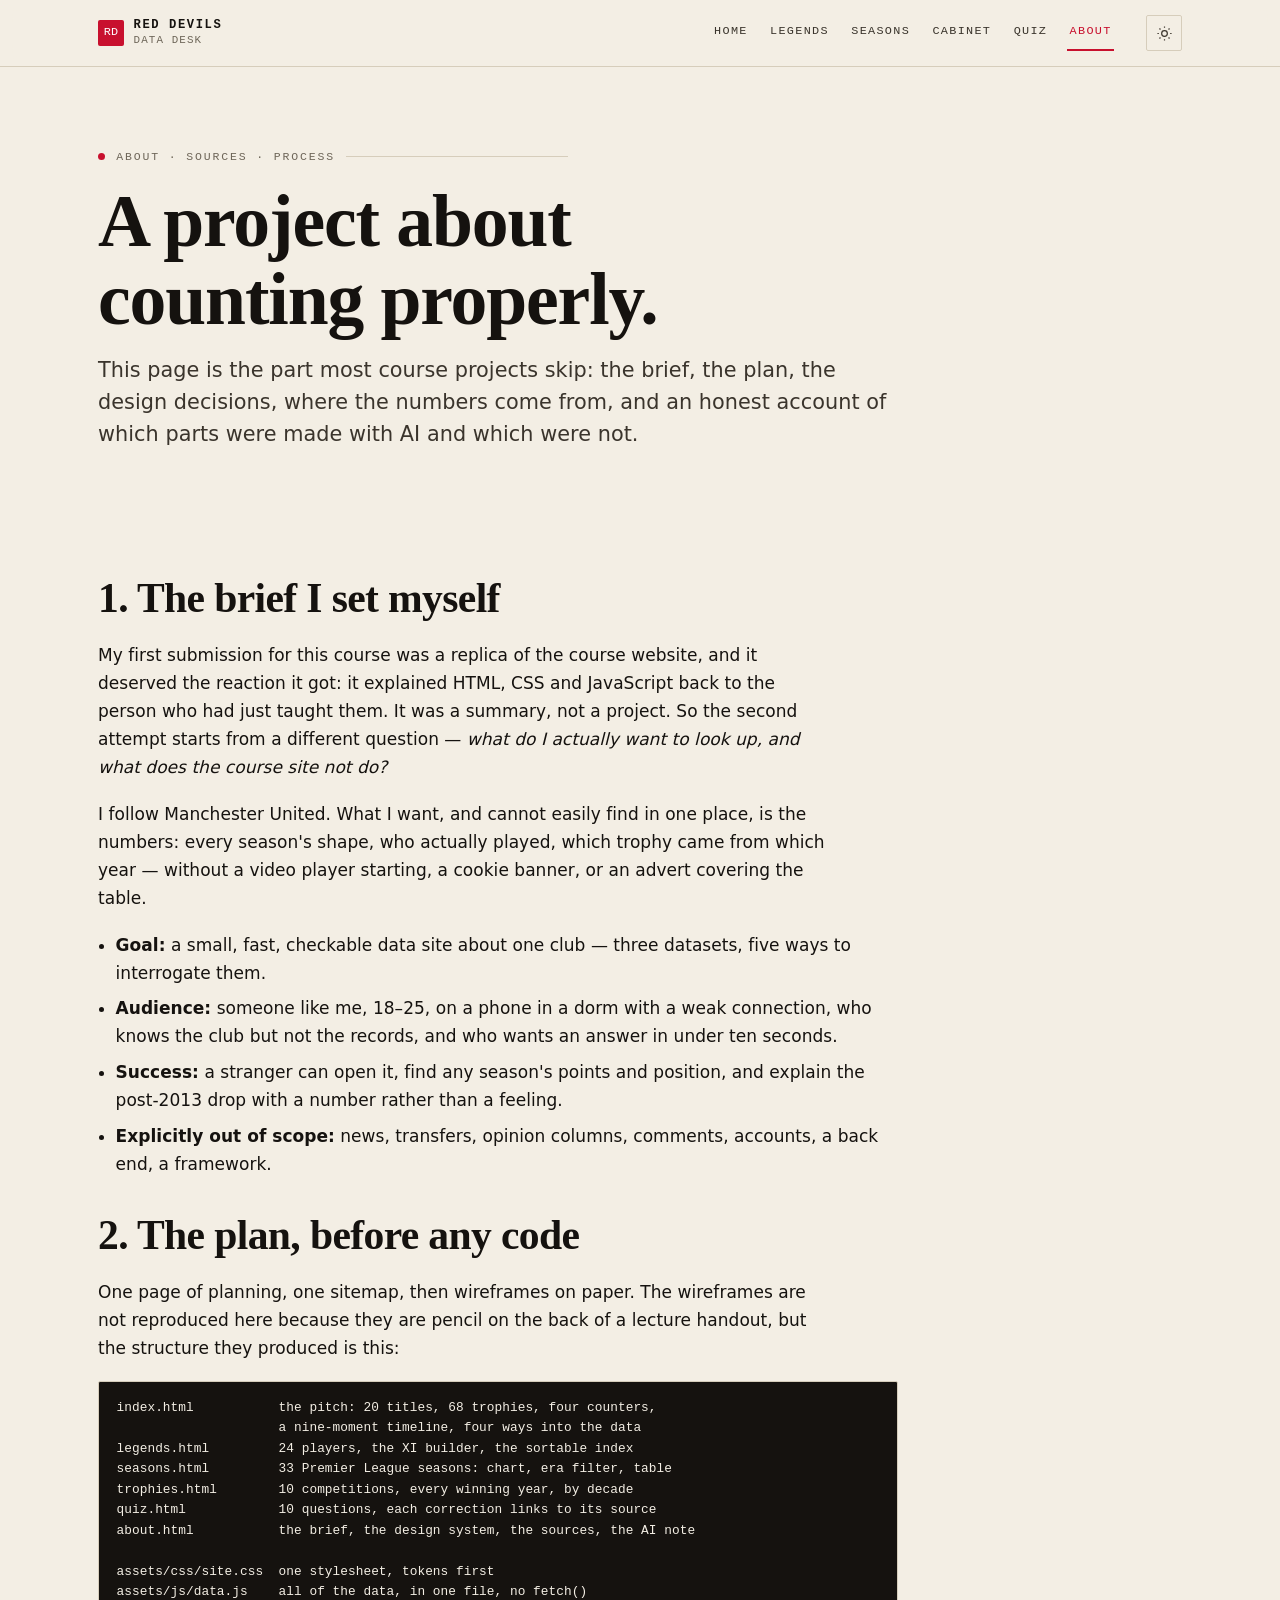
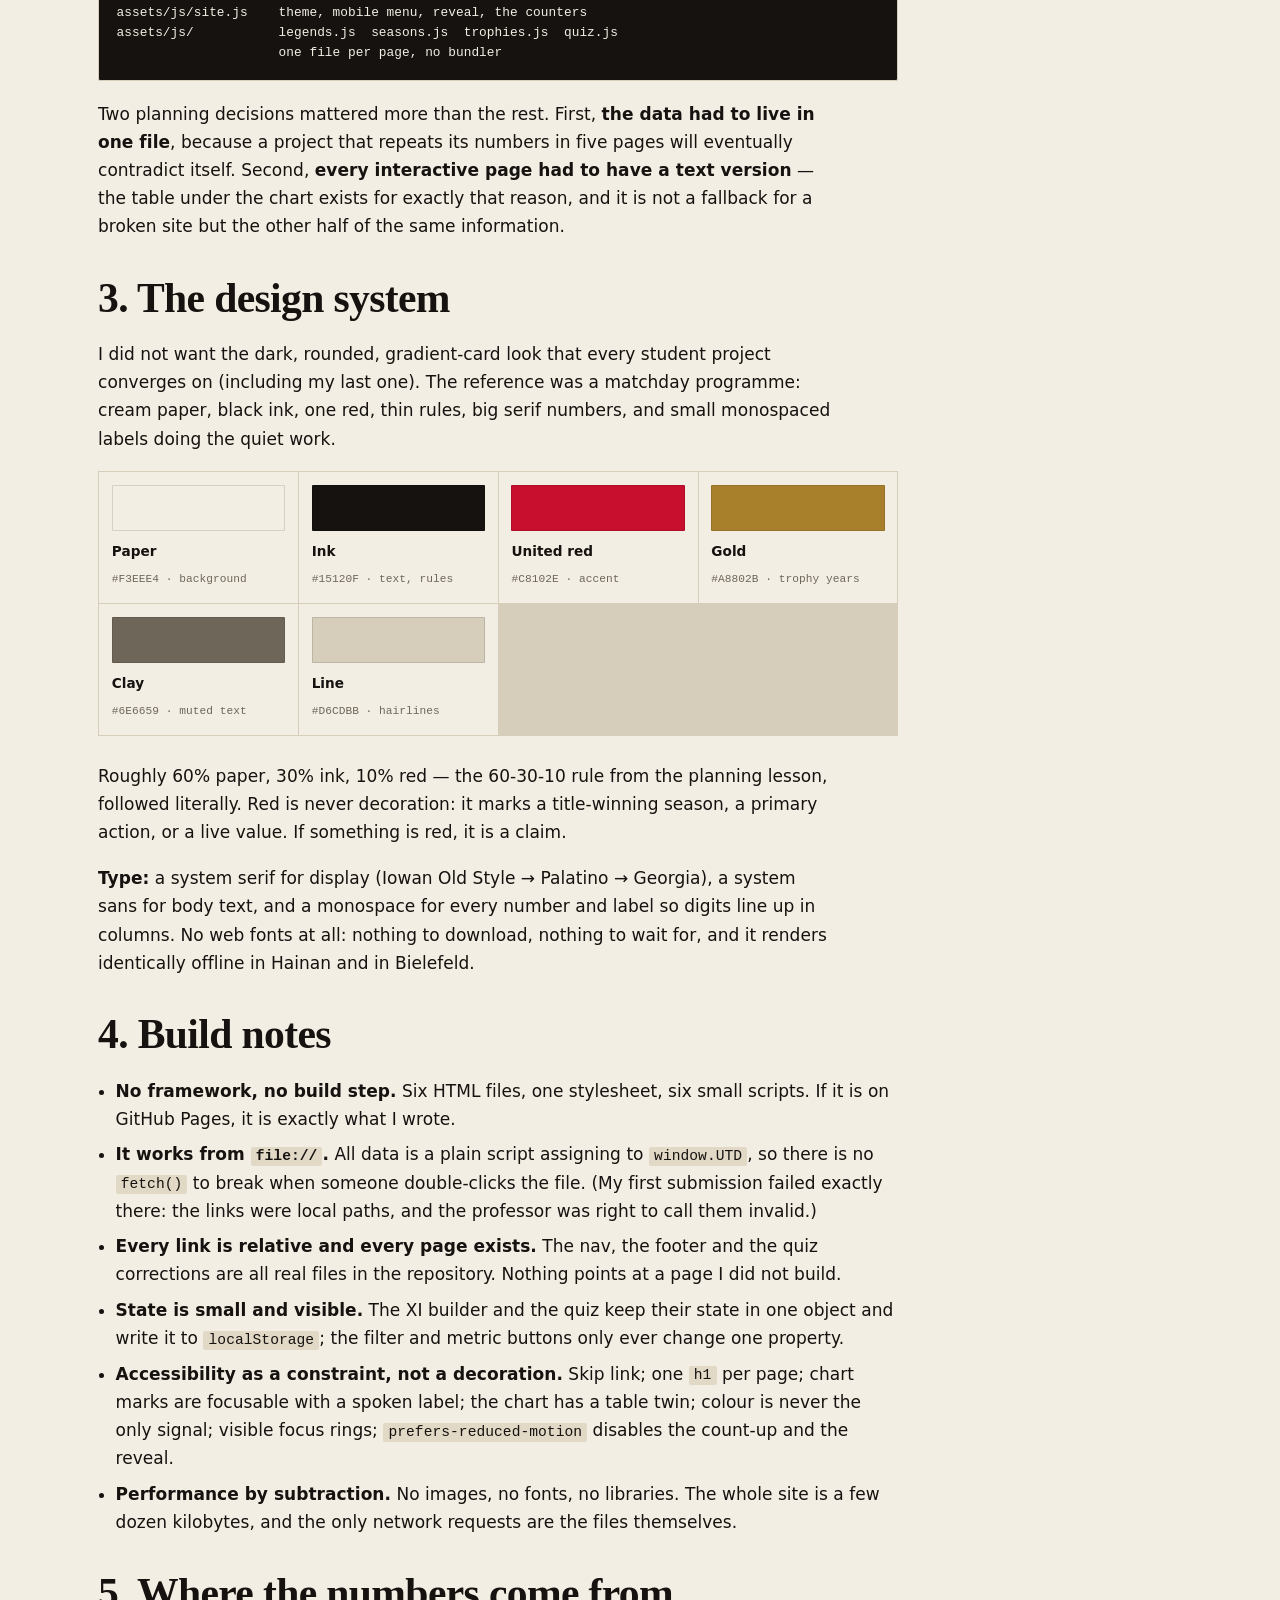
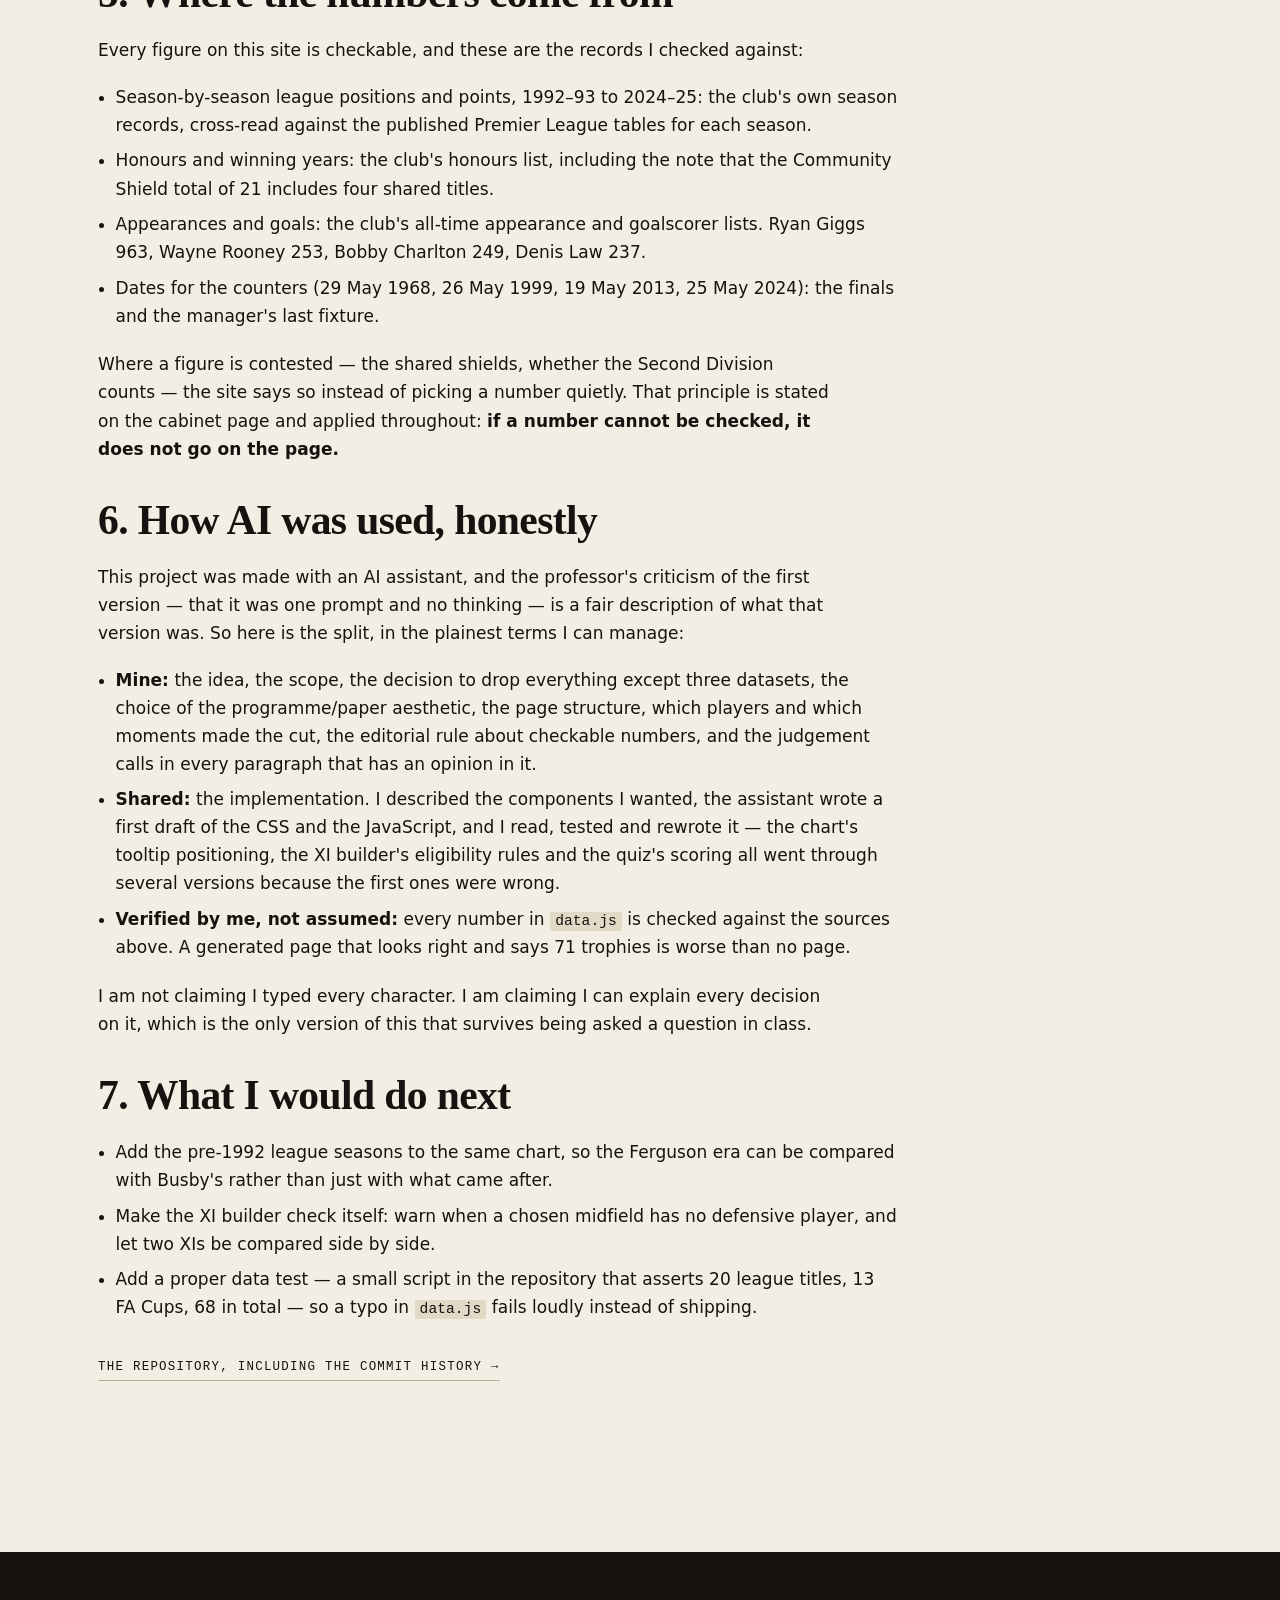
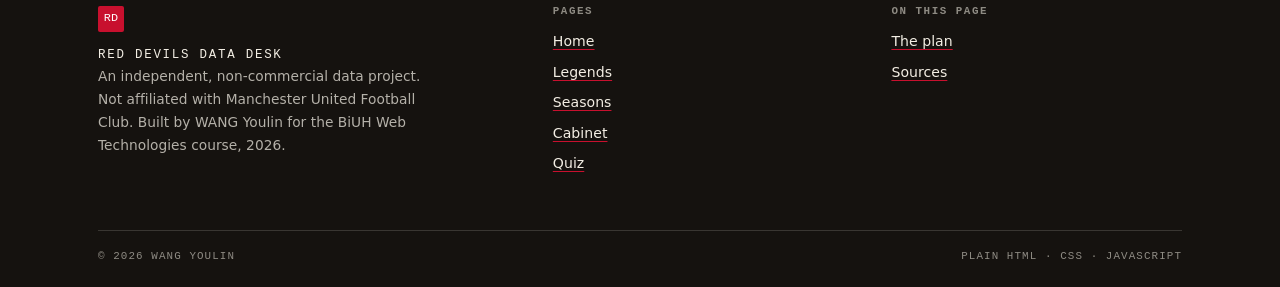
==== commit bb37a595: "Stop content from being able to hide itself, and fix the small lies Three fixes found while looking " ====
--- a/about.html
+++ b/about.html
@@ -25,6 +25,7 @@
 
 <script>
   (function () {
+    document.documentElement.classList.add('js');
     try {
       var saved = localStorage.getItem('rdd-theme');
       var mode = saved || (window.matchMedia('(prefers-color-scheme: dark)').matches ? 'dark' : 'light');
@@ -83,16 +84,19 @@
 
       <h2 id="process">2. The plan, before any code</h2>
       <p>One page of planning, one sitemap, then wireframes on paper. The wireframes are not reproduced here because they are pencil on the back of a lecture handout, but the structure they produced is this:</p>
-      <pre class="ascii">index.html            the pitch: 20 titles, 68 trophies, four "since then" counters,
-   │                  a nine-card era timeline, four doors into the data
-   ├── legends.html   24 players + XI builder (4-3-3, localStorage) + sortable index
-   ├── seasons.html   33 PL seasons: bar chart ⇄ line chart, manager filter, table
-   ├── trophies.html  10 competitions, every winning year, decade histogram
-   ├── quiz.html      10 questions, each answer linking to its own receipt
-   └── about.html     this page
+      <pre class="ascii">index.html           the pitch: 20 titles, 68 trophies, four counters,
+                     a nine-moment timeline, four ways into the data
+legends.html         24 players, the XI builder, the sortable index
+seasons.html         33 Premier League seasons: chart, era filter, table
+trophies.html        10 competitions, every winning year, by decade
+quiz.html            10 questions, each correction links to its source
+about.html           the brief, the design system, the sources, the AI note
 
-shared: assets/css/site.css · assets/js/data.js · assets/js/site.js
-        assets/js/{legends,seasons,trophies,quiz}.js — one file per page</pre>
+assets/css/site.css  one stylesheet, tokens first
+assets/js/data.js    all of the data, in one file, no fetch()
+assets/js/site.js    theme, mobile menu, reveal, the counters
+assets/js/           legends.js  seasons.js  trophies.js  quiz.js
+                     one file per page, no bundler</pre>
       <p>Two planning decisions mattered more than the rest. First, <strong>the data had to live in one file</strong>, because a project that repeats its numbers in five pages will eventually contradict itself. Second, <strong>every interactive page had to have a text version</strong> — the table under the chart exists for exactly that reason, and it is not a fallback for a broken site but the other half of the same information.</p>
 
       <h2>3. The design system</h2>
--- a/assets/css/site.css
+++ b/assets/css/site.css
@@ -915,7 +915,7 @@
   margin: 0 0 1.2rem;
 }
 
-.swatches { display: grid; grid-template-columns: repeat(auto-fit, minmax(150px, 1fr)); gap: 1px; background: var(--line); border: 1px solid var(--line); margin: 1rem 0 1.6rem; }
+.swatches { display: grid; grid-template-columns: repeat(auto-fit, minmax(190px, 1fr)); gap: 1px; background: var(--line); border: 1px solid var(--line); margin: 1rem 0 1.6rem; }
 .swatch { background: var(--paper); padding: .8rem; }
 .swatch__chip { height: 46px; border-radius: 1px; margin-bottom: .55rem; border: 1px solid rgba(0,0,0,.12); }
 .swatch b { display: block; font-size: .85rem; }
@@ -979,8 +979,11 @@
   border: 0;
 }
 
-.reveal { opacity: 0; transform: translateY(14px); transition: opacity .6s var(--ease), transform .6s var(--ease); }
-.reveal.is-in { opacity: 1; transform: none; }
+/* Scoped to html.js so that a browser with scripts off (or a crawler reading
+   the raw HTML) still gets every section visible. Hiding content by default and
+   relying on JavaScript to reveal it is how pages end up blank. */
+html.js .reveal { opacity: 0; transform: translateY(14px); transition: opacity .6s var(--ease), transform .6s var(--ease); }
+html.js .reveal.is-in { opacity: 1; transform: none; }
 
 .mt-0 { margin-top: 0; }
 .mt-1 { margin-top: .5rem; }
@@ -1058,11 +1061,12 @@
     animation-iteration-count: 1 !important;
     transition-duration: .001ms !important;
   }
-  .reveal { opacity: 1; transform: none; }
+  html.js .reveal { opacity: 1; transform: none; }
 }
 
 @media print {
   .masthead, .footer, .hero__actions, .tools { display: none; }
   body { background: #fff; color: #000; }
+  html.js .reveal { opacity: 1; transform: none; }
   .card, .table-wrap, .chart-shell { break-inside: avoid; }
 }
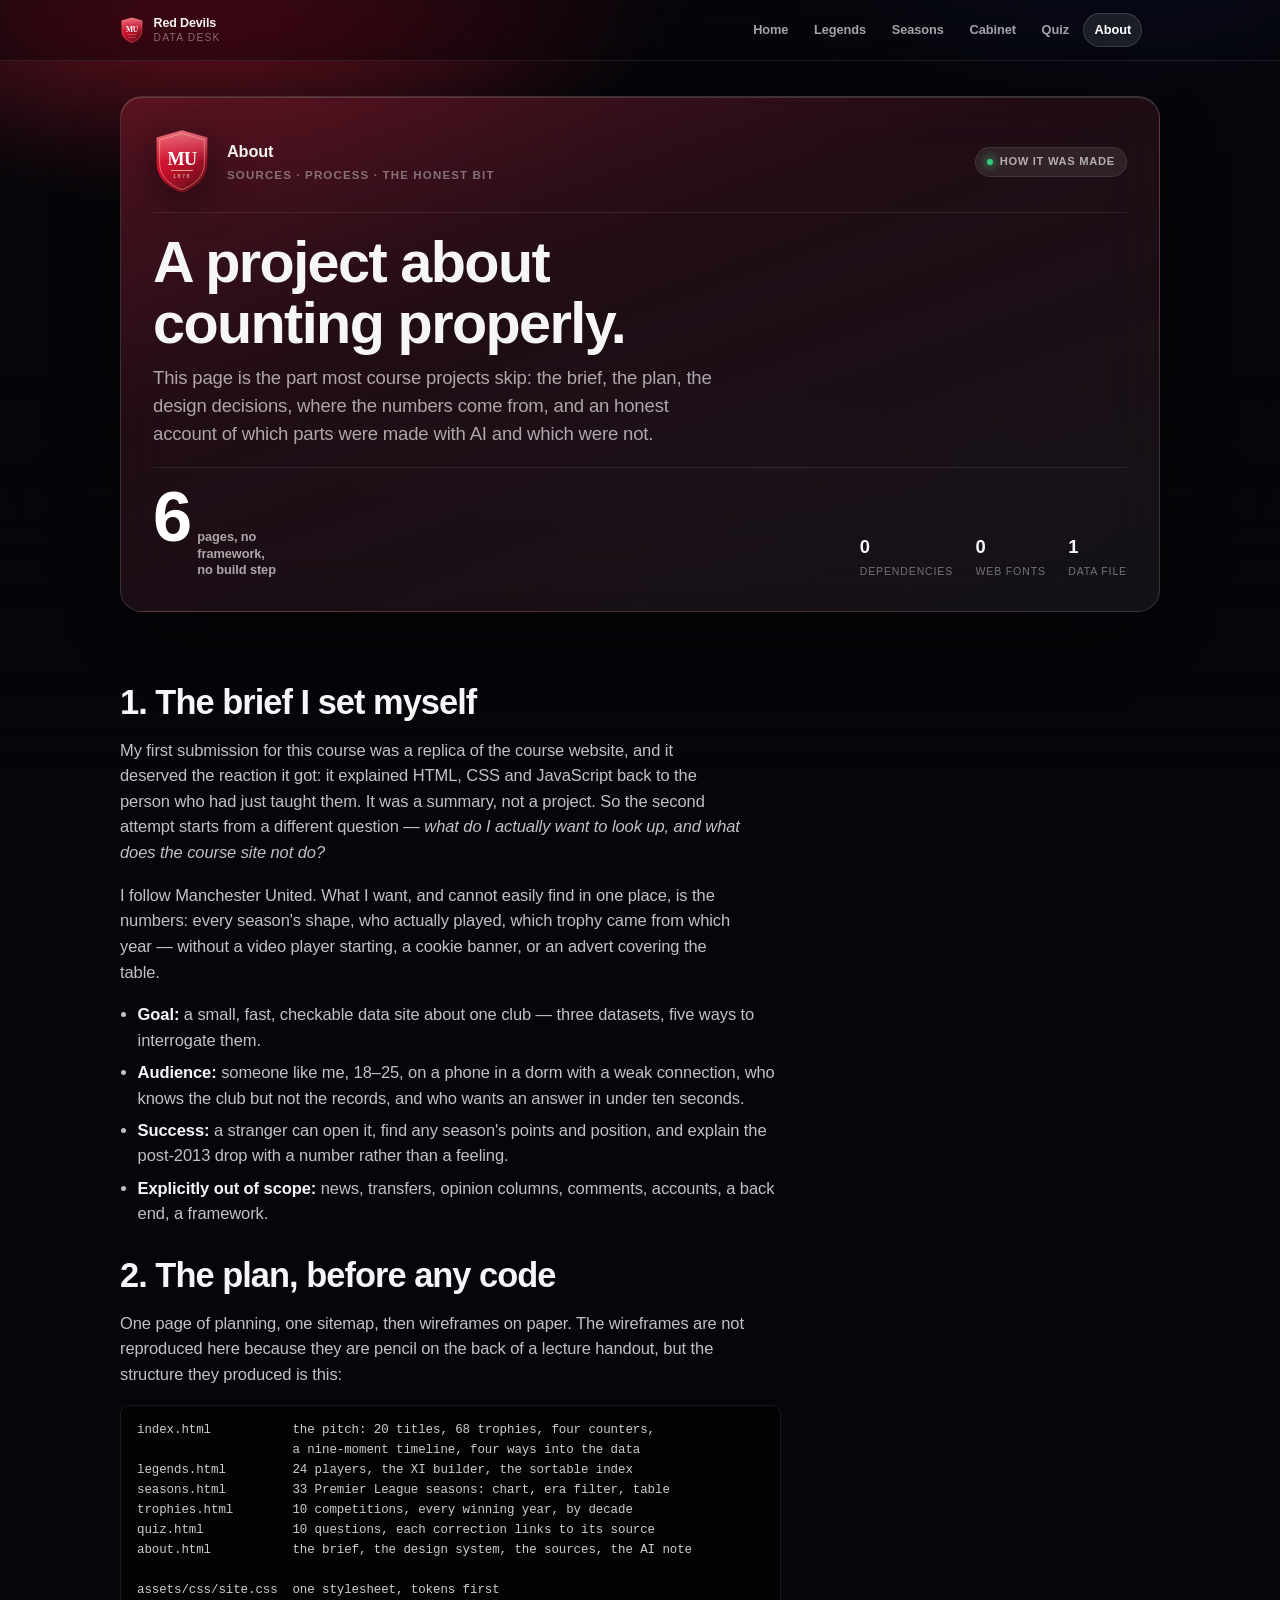
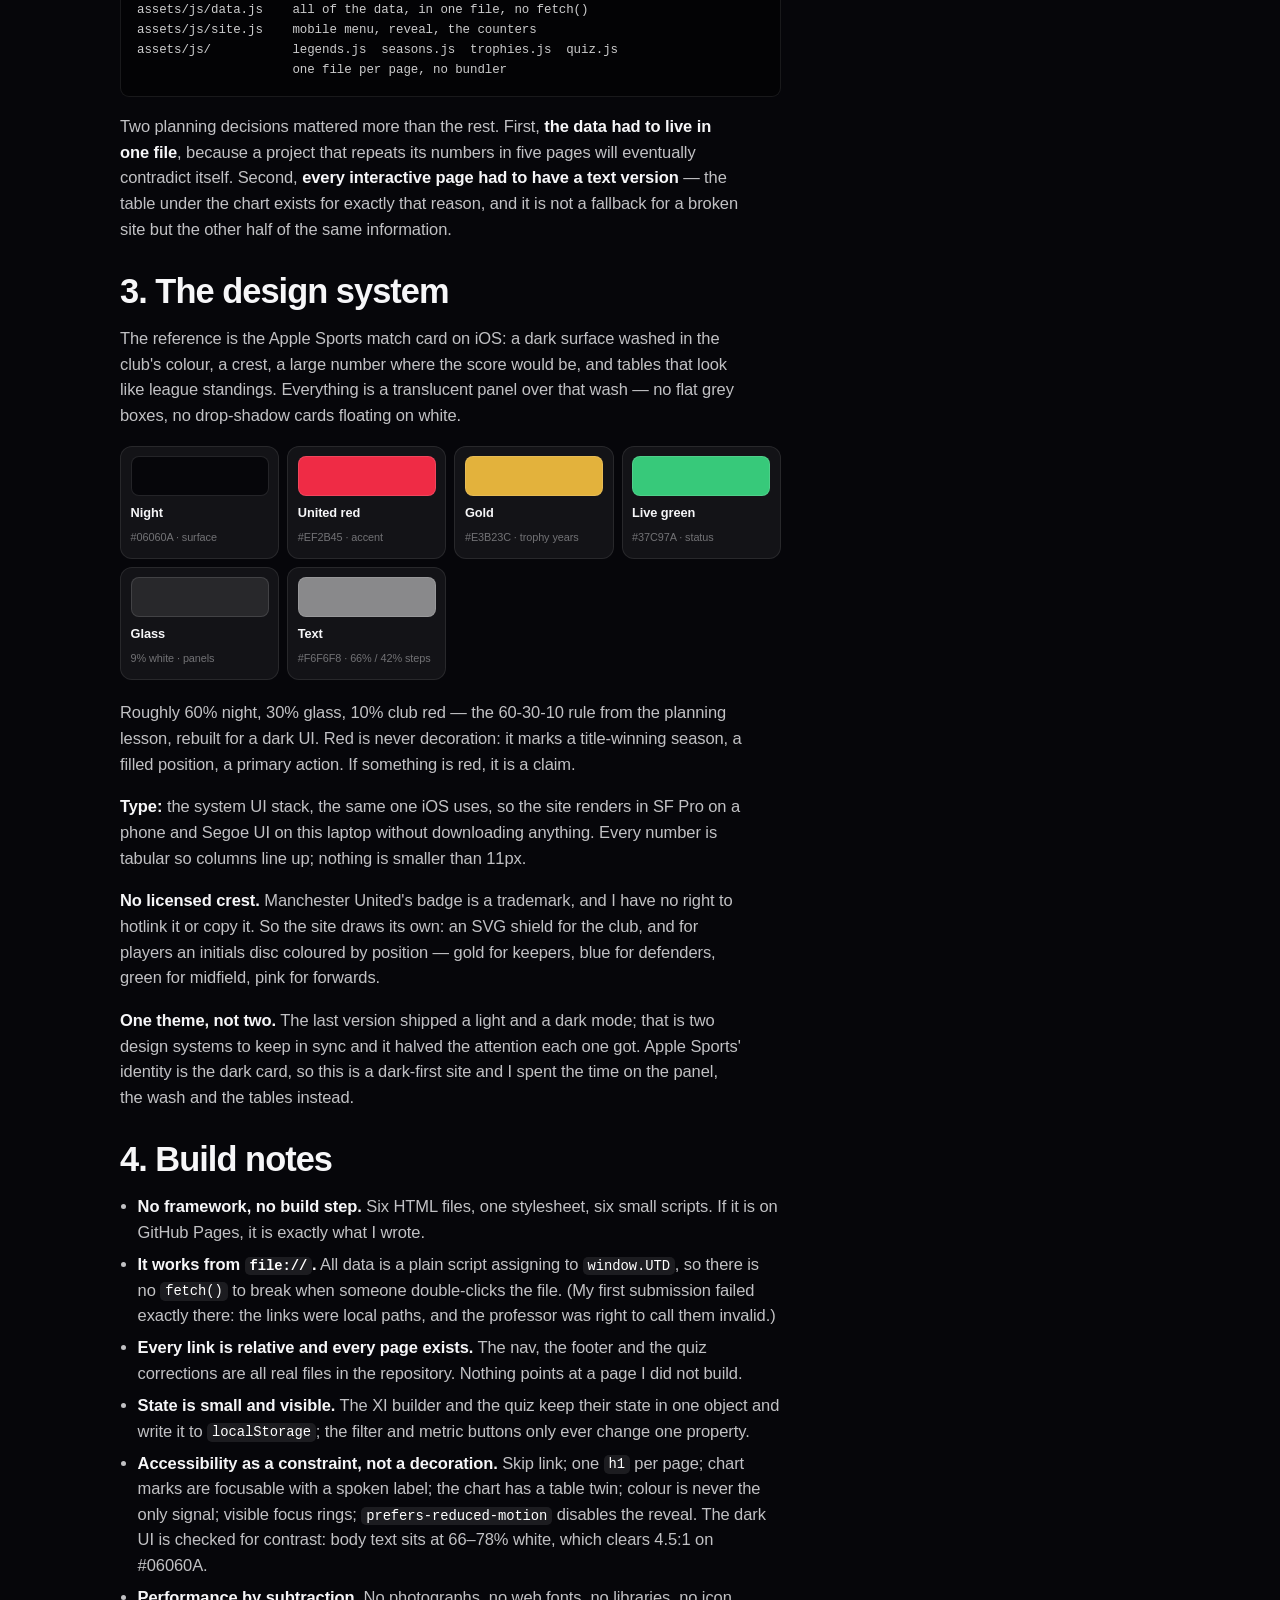
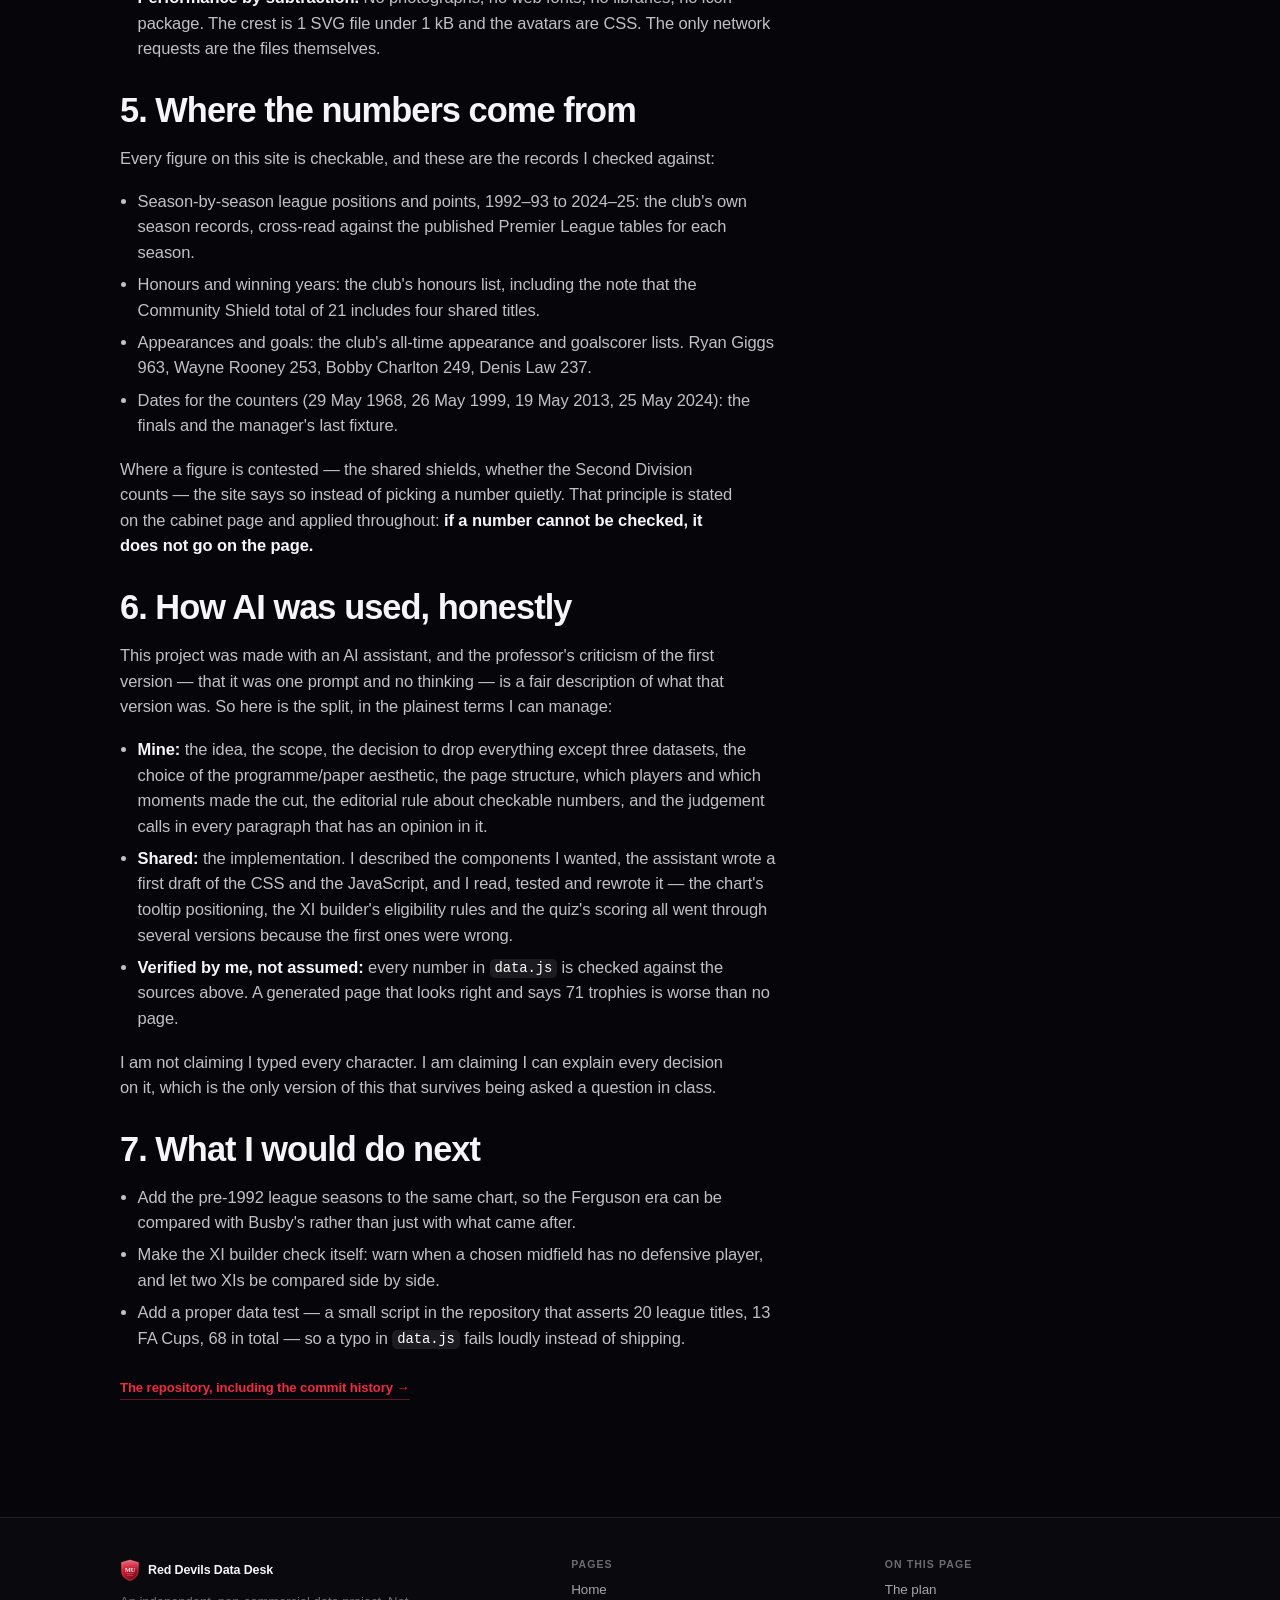
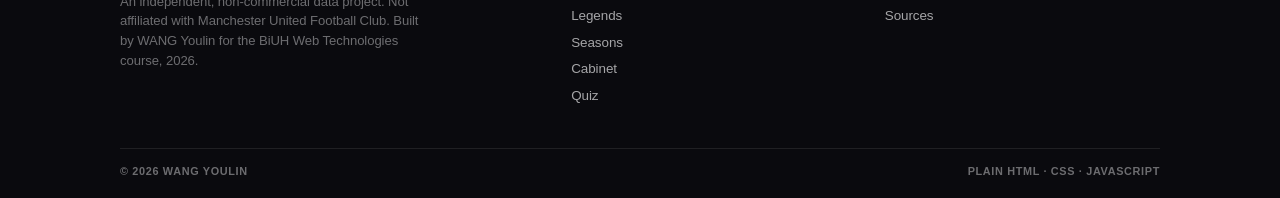
==== commit b0df981d: "Restyle to the grammar of the Apple Sports match card The cream programme look is gone. Every page n" ====
--- a/about.html
+++ b/about.html
@@ -1,12 +1,12 @@
 <!DOCTYPE html>
-<html lang="en" data-theme="light">
+<html lang="en" data-theme="dark">
 <head>
 <meta charset="UTF-8">
 <meta name="viewport" content="width=device-width, initial-scale=1">
 <title>About, sources &amp; process — Red Devils Data Desk</title>
 <meta name="description" content="Why this site exists, how it was planned, the design system behind it, where the numbers come from, and what AI was and was not used for.">
 <meta name="author" content="WANG Youlin">
-<meta name="theme-color" content="#f3eee4">
+<meta name="theme-color" content="#06060a">
 <link rel="canonical" href="https://qianniu2007.github.io/red-devils-desk/about.html">
 
 <meta property="og:type" content="website">
@@ -24,14 +24,8 @@
 <link rel="stylesheet" href="assets/css/site.css">
 
 <script>
-  (function () {
-    document.documentElement.classList.add('js');
-    try {
-      var saved = localStorage.getItem('rdd-theme');
-      var mode = saved || (window.matchMedia('(prefers-color-scheme: dark)').matches ? 'dark' : 'light');
-      document.documentElement.setAttribute('data-theme', mode);
-    } catch (e) { }
-  })();
+  /* Only used to scope the reveal styling: no theme switching any more. */
+  document.documentElement.classList.add('js');
 </script>
 </head>
 <body>
@@ -40,7 +34,7 @@
 <header class="masthead">
   <div class="wrap masthead__bar">
     <a class="brand" href="index.html">
-      <span class="brand__mark" aria-hidden="true">RD</span>
+      <img src="assets/img/crest.svg" alt="" width="24" height="27">
       <span class="brand__name"><b>Red Devils</b><span>Data Desk</span></span>
     </a>
     <nav class="nav" data-nav aria-label="Primary">
@@ -52,10 +46,6 @@
       <a href="about.html" aria-current="page">About</a>
     </nav>
     <div class="tools">
-      <button class="icon-btn" type="button" data-theme-toggle aria-pressed="false" aria-label="Switch to dark theme">
-        <svg class="icon-sun" viewBox="0 0 24 24" fill="none" stroke="currentColor" stroke-width="1.7" aria-hidden="true"><circle cx="12" cy="12" r="4"/><path d="M12 2v2m0 16v2M4.9 4.9l1.4 1.4m11.4 11.4 1.4 1.4M2 12h2m16 0h2M4.9 19.1l1.4-1.4M17.7 6.3l1.4-1.4"/></svg>
-        <svg class="icon-moon" viewBox="0 0 24 24" fill="none" stroke="currentColor" stroke-width="1.7" aria-hidden="true"><path d="M21 12.8A9 9 0 1 1 11.2 3 7 7 0 0 0 21 12.8z"/></svg>
-      </button>
       <button class="icon-btn menu-btn" type="button" data-menu-toggle aria-expanded="false" aria-controls="primary-nav" aria-label="Open menu">
         <svg viewBox="0 0 24 24" fill="none" stroke="currentColor" stroke-width="1.8" aria-hidden="true"><path d="M3 6h18M3 12h18M3 18h18"/></svg>
       </button>
@@ -65,9 +55,31 @@
 
 <main id="main">
   <section class="wrap hero">
-    <p class="kicker"><span class="dot" aria-hidden="true"></span>About · sources · process</p>
-    <h1>A project about<br>counting properly.</h1>
-    <p class="lead">This page is the part most course projects skip: the brief, the plan, the design decisions, where the numbers come from, and an honest account of which parts were made with AI and which were not.</p>
+    <div class="hero-card">
+      <div class="hero-card__top">
+        <img class="crest" src="assets/img/crest.svg" alt="" width="52" height="58">
+        <div class="hero-card__club">
+          <b>About</b>
+          <span>Sources · process · the honest bit</span>
+        </div>
+        <span class="pill-live">How it was made</span>
+      </div>
+
+      <h1>A project about<br>counting properly.</h1>
+      <p class="lead">This page is the part most course projects skip: the brief, the plan, the design decisions, where the numbers come from, and an honest account of which parts were made with AI and which were not.</p>
+
+      <div class="hero-figure">
+        <div class="hero-figure__main">
+          <span class="hero-figure__num">6</span>
+          <span class="hero-figure__label">pages, no framework,<br>no build step</span>
+        </div>
+        <ul class="hero-figure__rows">
+          <li><b>0</b><span>Dependencies</span></li>
+          <li><b>0</b><span>Web fonts</span></li>
+          <li><b>1</b><span>Data file</span></li>
+        </ul>
+      </div>
+    </div>
   </section>
 
   <section class="wrap section">
@@ -94,23 +106,25 @@
 
 assets/css/site.css  one stylesheet, tokens first
 assets/js/data.js    all of the data, in one file, no fetch()
-assets/js/site.js    theme, mobile menu, reveal, the counters
+assets/js/site.js    mobile menu, reveal, the counters
 assets/js/           legends.js  seasons.js  trophies.js  quiz.js
                      one file per page, no bundler</pre>
       <p>Two planning decisions mattered more than the rest. First, <strong>the data had to live in one file</strong>, because a project that repeats its numbers in five pages will eventually contradict itself. Second, <strong>every interactive page had to have a text version</strong> — the table under the chart exists for exactly that reason, and it is not a fallback for a broken site but the other half of the same information.</p>
 
       <h2>3. The design system</h2>
-      <p>I did not want the dark, rounded, gradient-card look that every student project converges on (including my last one). The reference was a matchday programme: cream paper, black ink, one red, thin rules, big serif numbers, and small monospaced labels doing the quiet work.</p>
+      <p>The reference is the Apple Sports match card on iOS: a dark surface washed in the club's colour, a crest, a large number where the score would be, and tables that look like league standings. Everything is a translucent panel over that wash — no flat grey boxes, no drop-shadow cards floating on white.</p>
       <div class="swatches" aria-label="Colour tokens">
-        <div class="swatch"><div class="swatch__chip" style="background:#f3eee4"></div><b>Paper</b><span>#F3EEE4 · background</span></div>
-        <div class="swatch"><div class="swatch__chip" style="background:#15120f"></div><b>Ink</b><span>#15120F · text, rules</span></div>
-        <div class="swatch"><div class="swatch__chip" style="background:#c8102e"></div><b>United red</b><span>#C8102E · accent</span></div>
-        <div class="swatch"><div class="swatch__chip" style="background:#a8802b"></div><b>Gold</b><span>#A8802B · trophy years</span></div>
-        <div class="swatch"><div class="swatch__chip" style="background:#6e6659"></div><b>Clay</b><span>#6E6659 · muted text</span></div>
-        <div class="swatch"><div class="swatch__chip" style="background:#d6cdbb"></div><b>Line</b><span>#D6CDBB · hairlines</span></div>
-      </div>
-      <p>Roughly 60% paper, 30% ink, 10% red — the 60-30-10 rule from the planning lesson, followed literally. Red is never decoration: it marks a title-winning season, a primary action, or a live value. If something is red, it is a claim.</p>
-      <p><strong>Type:</strong> a system serif for display (Iowan Old Style → Palatino → Georgia), a system sans for body text, and a monospace for every number and label so digits line up in columns. No web fonts at all: nothing to download, nothing to wait for, and it renders identically offline in Hainan and in Bielefeld.</p>
+        <div class="swatch"><div class="swatch__chip" style="background:#06060a"></div><b>Night</b><span>#06060A · surface</span></div>
+        <div class="swatch"><div class="swatch__chip" style="background:#ef2b45"></div><b>United red</b><span>#EF2B45 · accent</span></div>
+        <div class="swatch"><div class="swatch__chip" style="background:#e3b23c"></div><b>Gold</b><span>#E3B23C · trophy years</span></div>
+        <div class="swatch"><div class="swatch__chip" style="background:#37c97a"></div><b>Live green</b><span>#37C97A · status</span></div>
+        <div class="swatch"><div class="swatch__chip" style="background:rgba(255,255,255,.09)"></div><b>Glass</b><span>9% white · panels</span></div>
+        <div class="swatch"><div class="swatch__chip" style="background:rgba(255,255,255,.5)"></div><b>Text</b><span>#F6F6F8 · 66% / 42% steps</span></div>
+      </div>
+      <p>Roughly 60% night, 30% glass, 10% club red — the 60-30-10 rule from the planning lesson, rebuilt for a dark UI. Red is never decoration: it marks a title-winning season, a filled position, a primary action. If something is red, it is a claim.</p>
+      <p><strong>Type:</strong> the system UI stack, the same one iOS uses, so the site renders in SF Pro on a phone and Segoe UI on this laptop without downloading anything. Every number is tabular so columns line up; nothing is smaller than 11px.</p>
+      <p><strong>No licensed crest.</strong> Manchester United's badge is a trademark, and I have no right to hotlink it or copy it. So the site draws its own: an SVG shield for the club, and for players an initials disc coloured by position — gold for keepers, blue for defenders, green for midfield, pink for forwards.</p>
+      <p><strong>One theme, not two.</strong> The last version shipped a light and a dark mode; that is two design systems to keep in sync and it halved the attention each one got. Apple Sports' identity is the dark card, so this is a dark-first site and I spent the time on the panel, the wash and the tables instead.</p>
 
       <h2>4. Build notes</h2>
       <ul>
@@ -118,8 +132,8 @@
         <li><strong>It works from <code>file://</code>.</strong> All data is a plain script assigning to <code>window.UTD</code>, so there is no <code>fetch()</code> to break when someone double-clicks the file. (My first submission failed exactly there: the links were local paths, and the professor was right to call them invalid.)</li>
         <li><strong>Every link is relative and every page exists.</strong> The nav, the footer and the quiz corrections are all real files in the repository. Nothing points at a page I did not build.</li>
         <li><strong>State is small and visible.</strong> The XI builder and the quiz keep their state in one object and write it to <code>localStorage</code>; the filter and metric buttons only ever change one property.</li>
-        <li><strong>Accessibility as a constraint, not a decoration.</strong> Skip link; one <code>h1</code> per page; chart marks are focusable with a spoken label; the chart has a table twin; colour is never the only signal; visible focus rings; <code>prefers-reduced-motion</code> disables the count-up and the reveal.</li>
-        <li><strong>Performance by subtraction.</strong> No images, no fonts, no libraries. The whole site is a few dozen kilobytes, and the only network requests are the files themselves.</li>
+        <li><strong>Accessibility as a constraint, not a decoration.</strong> Skip link; one <code>h1</code> per page; chart marks are focusable with a spoken label; the chart has a table twin; colour is never the only signal; visible focus rings; <code>prefers-reduced-motion</code> disables the reveal. The dark UI is checked for contrast: body text sits at 66–78% white, which clears 4.5:1 on #06060A.</li>
+        <li><strong>Performance by subtraction.</strong> No photographs, no web fonts, no libraries, no icon package. The crest is 1 SVG file under 1 kB and the avatars are CSS. The only network requests are the files themselves.</li>
       </ul>
 
       <h2 id="sources">5. Where the numbers come from</h2>
@@ -156,7 +170,7 @@
   <div class="wrap">
     <div class="footer__grid">
       <div>
-        <div class="footer__brand"><span class="brand__mark" aria-hidden="true">RD</span>Red Devils Data Desk</div>
+        <div class="footer__brand"><img src="assets/img/crest.svg" alt="" width="20" height="23">Red Devils Data Desk</div>
         <p>An independent, non-commercial data project. Not affiliated with Manchester United Football Club. Built by WANG Youlin for the BiUH Web Technologies course, 2026.</p>
       </div>
       <div>
--- a/assets/css/site.css
+++ b/assets/css/site.css
@@ -1,44 +1,46 @@
 /* =========================================================================
-   RED DEVILS DATA DESK — one stylesheet, no framework.
-   Order: tokens > base > layout > components > pages > utilities.
+   RED DEVILS DATA DESK — dark, glass, one club colour.
+   Reference: the Apple Sports match card — a colour-washed panel, a crest,
+   big tabular numbers, standings-style tables, nothing else competing.
+   Order: tokens → base → layout → masthead → hero → components → pages.
    ========================================================================= */
 
 /* ---------- 1. Tokens -------------------------------------------------- */
 :root {
-  --paper: #f3eee4;
-  --paper-2: #eae3d5;
-  --paper-3: #e1d8c6;
-  --ink: #15120f;
-  --ink-soft: #3a342c;
-  --clay: #6e6659;
-  --red: #c8102e;
-  --red-deep: #920b21;
-  --gold: #a8802b;
-  --line: #d6cdbb;
-  --line-strong: #b9ad96;
-
-  --font-display: "Iowan Old Style", "Palatino Linotype", "Book Antiqua", Palatino, Georgia, "Times New Roman", serif;
-  --font-body: "Segoe UI", system-ui, -apple-system, "Helvetica Neue", Arial, "PingFang SC", "Microsoft YaHei", sans-serif;
-  --font-mono: "Cascadia Mono", Consolas, "SF Mono", Menlo, "Courier New", monospace;
-
-  --gut: clamp(1.15rem, 4vw, 3rem);
-  --maxw: 1180px;
-  --radius: 2px;
-  --ease: cubic-bezier(.2, .8, .2, 1);
-}
-
-[data-theme="dark"] {
-  --paper: #14110d;
-  --paper-2: #1c1813;
-  --paper-3: #241f19;
-  --ink: #f2ece0;
-  --ink-soft: #d8d0c1;
-  --clay: #a49a89;
-  --red: #e04a5f;
-  --red-deep: #ff7286;
-  --gold: #d0a548;
-  --line: #332c24;
-  --line-strong: #4a4136;
+  color-scheme: dark;
+
+  --bg: #06060a;
+  --bg-raised: #0d0d13;
+
+  --glass: rgba(255, 255, 255, .055);
+  --glass-2: rgba(255, 255, 255, .085);
+  --glass-3: rgba(255, 255, 255, .12);
+
+  --line: rgba(255, 255, 255, .085);
+  --line-2: rgba(255, 255, 255, .14);
+
+  --text: #f6f6f8;
+  --text-2: rgba(246, 246, 248, .66);
+  --text-3: rgba(246, 246, 248, .42);
+
+  --red: #ef2b45;
+  --red-deep: #a3101f;
+  --red-soft: rgba(239, 43, 69, .18);
+  --gold: #e3b23c;
+  --green: #37c97a;
+  --blue: #5b8cff;
+
+  --radius: 22px;
+  --radius-sm: 13px;
+  --radius-xs: 9px;
+
+  --font: -apple-system, BlinkMacSystemFont, "SF Pro Display", "Segoe UI Variable Display",
+          "Segoe UI", "Helvetica Neue", "PingFang SC", "Microsoft YaHei", sans-serif;
+  --font-num: "SF Pro Display", -apple-system, "Segoe UI Variable Display", "Segoe UI", sans-serif;
+
+  --gut: clamp(1rem, 4vw, 2.5rem);
+  --maxw: 1120px;
+  --ease: cubic-bezier(.22, .9, .24, 1);
 }
 
 /* ---------- 2. Base ---------------------------------------------------- */
@@ -46,67 +48,82 @@
 *::before,
 *::after { box-sizing: border-box; }
 
-html {
-  -webkit-text-size-adjust: 100%;
-  scroll-behavior: smooth;
-}
+html { -webkit-text-size-adjust: 100%; scroll-behavior: smooth; }
 
 body {
   margin: 0;
-  background: var(--paper);
-  color: var(--ink);
-  font-family: var(--font-body);
-  font-size: 1.0625rem;
-  line-height: 1.65;
-  letter-spacing: .002em;
+  min-height: 100vh;
+  background: var(--bg);
+  color: var(--text);
+  font-family: var(--font);
+  font-size: 16.5px;
+  line-height: 1.55;
   -webkit-font-smoothing: antialiased;
-}
-
-/* A faint paper grain so the light theme does not look like a flat template. */
+  letter-spacing: -.005em;
+  overflow-x: hidden;
+}
+
+/* The colour wash behind everything: club red from the top-left, a cooler
+   counter-light from the top-right, both heavily blurred. This is the layer the
+   glass panels are made of. */
 body::before {
   content: "";
   position: fixed;
+  inset: -20% -10% auto -10%;
+  height: 78vh;
+  z-index: 0;
+  pointer-events: none;
+  background:
+    radial-gradient(46% 52% at 22% 18%, rgba(239, 43, 69, .52), transparent 68%),
+    radial-gradient(40% 46% at 82% 6%, rgba(64, 96, 255, .24), transparent 70%),
+    radial-gradient(60% 40% at 50% 100%, rgba(255, 255, 255, .05), transparent 72%);
+  filter: blur(28px) saturate(1.15);
+}
+
+body::after {
+  content: "";
+  position: fixed;
   inset: 0;
+  z-index: 0;
   pointer-events: none;
-  z-index: 0;
-  opacity: .5;
-  background-image: radial-gradient(var(--line) .55px, transparent .55px);
-  background-size: 4px 4px;
-}
-
-[data-theme="dark"] body::before { opacity: .25; }
+  background: linear-gradient(180deg, transparent 0, transparent 42vh, var(--bg) 88vh);
+}
 
 h1, h2, h3, h4 {
-  font-family: var(--font-display);
-  font-weight: 600;
+  margin: 0 0 .5em;
+  font-weight: 700;
   line-height: 1.06;
-  letter-spacing: -.015em;
-  margin: 0 0 .5em;
+  letter-spacing: -.028em;
   text-wrap: balance;
 }
 
-h1 { font-size: clamp(2.5rem, 6.5vw, 4.6rem); }
-h2 { font-size: clamp(1.75rem, 3.4vw, 2.6rem); }
-h3 { font-size: clamp(1.2rem, 1.9vw, 1.45rem); }
-
-p { margin: 0 0 1.1em; max-width: 68ch; }
-p.lead { font-size: clamp(1.1rem, 1.7vw, 1.3rem); line-height: 1.55; color: var(--ink-soft); max-width: 60ch; }
-
-a { color: inherit; text-decoration-color: var(--red); text-underline-offset: .18em; text-decoration-thickness: 1px; }
-a:hover { color: var(--red); }
+h1 { font-size: clamp(2.1rem, 5.4vw, 3.6rem); }
+h2 { font-size: clamp(1.5rem, 3vw, 2.15rem); }
+h3 { font-size: clamp(1.05rem, 1.7vw, 1.28rem); letter-spacing: -.015em; }
+
+p { margin: 0 0 1.05em; max-width: 68ch; }
+
+p.lead {
+  font-size: clamp(1.02rem, 1.5vw, 1.16rem);
+  line-height: 1.5;
+  color: var(--text-2);
+  letter-spacing: -.01em;
+  max-width: 56ch;
+}
+
+a { color: inherit; text-decoration-color: var(--red); text-underline-offset: .2em; }
+a:hover { color: #fff; }
 
 img, svg { max-width: 100%; }
-img { height: auto; display: block; }
+img { display: block; height: auto; }
 
 strong { font-weight: 650; }
-em { font-style: italic; }
-
 ::selection { background: var(--red); color: #fff; }
 
 :focus-visible {
-  outline: 2px solid var(--red);
+  outline: 2px solid #fff;
   outline-offset: 3px;
-  border-radius: 1px;
+  border-radius: 6px;
 }
 
 /* ---------- 3. Layout -------------------------------------------------- */
@@ -121,36 +138,27 @@
 
 main { display: block; }
 
-.section { padding-block: clamp(2.5rem, 6vw, 4.5rem); }
-.section + .section { border-top: 1px solid var(--line); }
-.hero + .section { padding-top: clamp(1.2rem, 2.5vw, 2rem); }
-
-.rule { height: 1px; background: var(--line); border: 0; margin: 0; }
-.rule--strong { height: 3px; background: var(--ink); }
+.section { padding-block: clamp(1.6rem, 4vw, 2.8rem); }
+.hero + .section { padding-top: clamp(.4rem, 1.4vw, 1rem); }
 
 .kicker {
-  font-family: var(--font-mono);
+  display: flex;
+  align-items: center;
+  gap: .55rem;
+  margin: 0 0 .9rem;
   font-size: .72rem;
-  text-transform: uppercase;
-  letter-spacing: .16em;
-  color: var(--clay);
-  display: flex;
-  align-items: center;
-  gap: .7rem;
-  margin: 0 0 1rem;
-}
-.kicker::after {
-  content: "";
-  flex: 1;
-  height: 1px;
-  background: var(--line);
+  font-weight: 600;
+  letter-spacing: .12em;
+  text-transform: uppercase;
+  color: var(--text-3);
 }
 .kicker .dot {
-  width: 7px;
-  height: 7px;
+  width: 6px;
+  height: 6px;
+  border-radius: 50%;
   background: var(--red);
-  border-radius: 50%;
   flex: none;
+  box-shadow: 0 0 12px 2px rgba(239, 43, 69, .8);
 }
 
 .section-head {
@@ -158,35 +166,32 @@
   flex-wrap: wrap;
   align-items: end;
   justify-content: space-between;
-  gap: 1rem 2rem;
-  margin-bottom: 2rem;
-}
-.section-head h2 { margin: 0; max-width: 22ch; }
-.section-head .section-note {
-  font-size: .92rem;
-  color: var(--clay);
-  max-width: 34ch;
+  gap: .6rem 1.6rem;
+  margin-bottom: 1rem;
+}
+.section-head h2 { margin: 0; }
+.section-note {
+  font-size: .84rem;
+  color: var(--text-3);
+  max-width: 40ch;
   margin: 0;
-}
-
-/* ---------- 4. Masthead ------------------------------------------------ */
+  line-height: 1.45;
+}
+
+/* ---------- 4. Masthead ----------------------------------------------- */
 .masthead {
   position: sticky;
   top: 0;
   z-index: 50;
-  background: color-mix(in srgb, var(--paper) 88%, transparent);
-  backdrop-filter: blur(10px) saturate(1.4);
+  background: rgba(6, 6, 10, .55);
+  backdrop-filter: blur(24px) saturate(1.6);
   border-bottom: 1px solid var(--line);
 }
-@supports not (background: color-mix(in srgb, red 50%, blue)) {
-  .masthead { background: var(--paper); }
-}
-
 .masthead__bar {
   display: flex;
   align-items: center;
-  gap: clamp(.75rem, 2vw, 2rem);
-  height: 66px;
+  gap: .8rem;
+  height: 60px;
 }
 
 .brand {
@@ -196,862 +201,1255 @@
   text-decoration: none;
   flex: none;
 }
-.brand:hover { color: var(--ink); }
-.brand__mark {
-  width: 26px;
-  height: 26px;
-  background: var(--red);
+.brand img { width: 24px; height: 27px; }
+.brand__name {
+  font-size: .78rem;
+  font-weight: 650;
+  letter-spacing: -.01em;
+  line-height: 1.1;
+  color: var(--text);
+}
+.brand__name span {
+  display: block;
+  font-size: .64rem;
+  font-weight: 500;
+  letter-spacing: .12em;
+  text-transform: uppercase;
+  color: var(--text-3);
+  margin-top: .1rem;
+}
+
+.nav {
+  display: flex;
+  align-items: center;
+  gap: .2rem;
+  margin-left: auto;
+}
+.nav a {
+  font-size: .8rem;
+  font-weight: 550;
+  letter-spacing: -.005em;
+  color: var(--text-2);
+  text-decoration: none;
+  padding: .45rem .7rem;
+  border-radius: 999px;
+  transition: background .18s var(--ease), color .18s var(--ease);
+}
+.nav a:hover { color: #fff; background: var(--glass); }
+.nav a[aria-current="page"] { color: #fff; background: var(--glass-2); box-shadow: inset 0 0 0 1px var(--line-2); }
+
+.tools { display: flex; align-items: center; gap: .4rem; margin-left: .3rem; }
+
+.icon-btn {
+  width: 34px;
+  height: 34px;
   display: grid;
   place-items: center;
-  color: #fff;
-  font-family: var(--font-mono);
-  font-size: .74rem;
-  letter-spacing: .02em;
-  border-radius: var(--radius);
-  flex: none;
-}
-.brand__name {
-  font-family: var(--font-mono);
-  font-size: .76rem;
-  text-transform: uppercase;
-  letter-spacing: .13em;
-  line-height: 1.25;
-}
-.brand__name b { display: block; font-weight: 600; }
-.brand__name span { color: var(--clay); letter-spacing: .1em; font-size: .68rem; }
-
-.nav {
-  display: flex;
-  align-items: center;
-  gap: clamp(.35rem, 1.4vw, 1.1rem);
-  margin-left: auto;
-}
-.nav a {
-  font-family: var(--font-mono);
-  font-size: .74rem;
-  text-transform: uppercase;
-  letter-spacing: .11em;
-  text-decoration: none;
-  color: var(--ink-soft);
-  padding: .45rem .15rem;
-  border-bottom: 2px solid transparent;
-}
-.nav a:hover { color: var(--ink); border-bottom-color: var(--line-strong); }
-.nav a[aria-current="page"] { color: var(--red); border-bottom-color: var(--red); }
-
-.tools { display: flex; align-items: center; gap: .5rem; margin-left: .4rem; }
-
-.icon-btn {
-  width: 36px;
-  height: 36px;
-  display: grid;
-  place-items: center;
-  background: transparent;
-  border: 1px solid var(--line);
-  border-radius: var(--radius);
-  color: var(--ink-soft);
+  padding: 0;
+  border-radius: 999px;
+  border: 1px solid var(--line);
+  background: var(--glass);
+  color: var(--text-2);
   cursor: pointer;
-  padding: 0;
-  transition: border-color .2s var(--ease), color .2s var(--ease), background .2s var(--ease);
-}
-.icon-btn:hover { border-color: var(--ink); color: var(--ink); background: var(--paper-2); }
-.icon-btn svg { width: 17px; height: 17px; }
-[data-theme="dark"] .icon-sun { display: none; }
-.icon-moon { display: none; }
-[data-theme="dark"] .icon-moon { display: block; }
+  transition: background .18s var(--ease), color .18s var(--ease);
+}
+.icon-btn:hover { background: var(--glass-2); color: #fff; }
+.icon-btn svg { width: 16px; height: 16px; }
 
 .menu-btn { display: none; }
 
-/* ---------- 5. Buttons & links ---------------------------------------- */
+/* ---------- 5. Buttons ------------------------------------------------- */
 .btn {
   display: inline-flex;
   align-items: center;
-  gap: .55rem;
-  font-family: var(--font-mono);
-  font-size: .78rem;
-  text-transform: uppercase;
-  letter-spacing: .1em;
-  padding: .85rem 1.25rem;
-  border: 1px solid var(--ink);
-  background: var(--ink);
-  color: var(--paper);
+  gap: .5rem;
+  font-family: var(--font);
+  font-size: .86rem;
+  font-weight: 600;
+  letter-spacing: -.005em;
+  padding: .7rem 1.15rem;
+  border-radius: 999px;
+  border: 1px solid transparent;
+  background: #fff;
+  color: #0a0a0f;
   text-decoration: none;
-  border-radius: var(--radius);
   cursor: pointer;
-  transition: background .2s var(--ease), color .2s var(--ease), transform .2s var(--ease);
-}
-.btn:hover { background: var(--red); border-color: var(--red); color: #fff; transform: translateY(-1px); }
-.btn--ghost { background: transparent; color: var(--ink); border-color: var(--line-strong); }
-.btn--ghost:hover { background: transparent; color: var(--red); border-color: var(--red); }
-.btn[disabled] { opacity: .45; cursor: not-allowed; }
-.btn[disabled]:hover { background: var(--ink); border-color: var(--ink); color: var(--paper); transform: none; }
-.btn .arrow { transition: transform .2s var(--ease); }
-.btn:hover .arrow { transform: translateX(3px); }
+  transition: transform .18s var(--ease), background .18s var(--ease), opacity .18s var(--ease);
+}
+.btn:hover { background: #fff; color: #0a0a0f; transform: translateY(-1px); }
+.btn:active { transform: none; }
+
+.btn--ghost {
+  background: var(--glass-2);
+  color: var(--text);
+  border-color: var(--line-2);
+}
+.btn--ghost:hover { background: var(--glass-3); color: #fff; }
+
+.btn--accent { background: var(--red); color: #fff; }
+.btn--accent:hover { background: #ff3b55; color: #fff; }
+
+.btn[disabled] { opacity: .38; cursor: not-allowed; transform: none; }
+.btn[disabled]:hover { background: #fff; color: #0a0a0f; }
+
+.btn .arrow { transition: transform .18s var(--ease); }
+.btn:hover .arrow { transform: translateX(2px); }
 
 .arrow-link {
   display: inline-flex;
   align-items: center;
+  gap: .35rem;
+  font-size: .82rem;
+  font-weight: 600;
+  text-decoration: none;
+  color: var(--red);
+  border-bottom: 1px solid rgba(239, 43, 69, .4);
+  padding-bottom: 1px;
+}
+.arrow-link:hover { color: #ff5468; }
+
+/* ---------- 6. Hero card ---------------------------------------------- */
+.hero { padding-block: clamp(1.2rem, 3vw, 2.2rem) clamp(1rem, 2.4vw, 1.6rem); }
+
+.hero-card {
+  position: relative;
+  overflow: hidden;
+  border: 1px solid var(--line-2);
+  border-radius: var(--radius);
+  padding: clamp(1.15rem, 2.6vw, 2rem);
+  background: linear-gradient(160deg, rgba(239, 43, 69, .30) 0%, rgba(239, 43, 69, .10) 38%, rgba(255, 255, 255, .04) 100%),
+              rgba(12, 12, 18, .62);
+  backdrop-filter: blur(34px) saturate(1.5);
+  box-shadow: 0 24px 70px -30px rgba(0, 0, 0, .9), inset 0 1px 0 rgba(255, 255, 255, .14);
+}
+
+.hero-card__top {
+  display: flex;
+  align-items: center;
+  gap: 1rem;
+  padding-bottom: 1.1rem;
+  margin-bottom: 1.2rem;
+  border-bottom: 1px solid var(--line);
+}
+
+.crest {
+  width: clamp(44px, 6vw, 58px);
+  height: auto;
+  flex: none;
+  filter: drop-shadow(0 8px 20px rgba(0, 0, 0, .55));
+}
+
+.hero-card__club { margin: 0; }
+.hero-card__club b {
+  display: block;
+  font-size: 1.02rem;
+  font-weight: 650;
+  letter-spacing: -.01em;
+}
+.hero-card__club span {
+  display: block;
+  font-size: .72rem;
+  font-weight: 550;
+  letter-spacing: .1em;
+  text-transform: uppercase;
+  color: var(--text-3);
+  margin-top: .2rem;
+}
+
+.pill-live {
+  margin-left: auto;
+  display: inline-flex;
+  align-items: center;
   gap: .4rem;
-  font-family: var(--font-mono);
-  font-size: .78rem;
-  text-transform: uppercase;
-  letter-spacing: .1em;
-  text-decoration: none;
-  border-bottom: 1px solid var(--line-strong);
-  padding-bottom: 2px;
-}
-.arrow-link:hover { border-bottom-color: var(--red); }
-
-/* ---------- 6. Hero --------------------------------------------------- */
-.hero { padding-block: clamp(2.5rem, 7vw, 5rem) clamp(1.2rem, 3vw, 2.2rem); position: relative; }
-
+  font-size: .7rem;
+  font-weight: 600;
+  letter-spacing: .06em;
+  text-transform: uppercase;
+  color: var(--text-2);
+  background: var(--glass-2);
+  border: 1px solid var(--line);
+  border-radius: 999px;
+  padding: .32rem .7rem;
+  white-space: nowrap;
+}
+.pill-live::before {
+  content: "";
+  width: 6px;
+  height: 6px;
+  border-radius: 50%;
+  background: var(--green);
+  box-shadow: 0 0 10px 1px rgba(55, 201, 122, .9);
+}
+
+.hero-card h1 { margin-bottom: .6rem; }
+.hero-card .lead { margin-bottom: 1.15rem; }
+.hero-card .hero__actions { margin-top: .2rem; }
+
+.hero__actions { display: flex; flex-wrap: wrap; gap: .55rem; }
+
+/* Two-column editorial split: argument on the left, a note card on the right. */
 .hero__grid {
   display: grid;
-  gap: clamp(2rem, 5vw, 4rem);
-  grid-template-columns: minmax(0, 1.35fr) minmax(0, .65fr);
+  grid-template-columns: minmax(0, 1.3fr) minmax(0, .7fr);
+  gap: clamp(1rem, 3vw, 2rem);
   align-items: start;
 }
 
-.hero h1 { margin-bottom: 1rem; }
-.hero h1 .thin {
-  display: block;
-  font-family: var(--font-body);
-  font-size: clamp(.85rem, 1.4vw, 1rem);
-  font-weight: 500;
-  letter-spacing: .02em;
-  color: var(--clay);
-  text-transform: none;
-  margin-top: 1rem;
-  line-height: 1.5;
-}
-
-.hero__actions { display: flex; flex-wrap: wrap; gap: .7rem; margin-top: 1.8rem; }
-
-/* The "programme card": the site's signature block. */
+/* Small card used for asides: a rule, or a two-era comparison table. */
 .programme {
-  border: 1px solid var(--line-strong);
-  background: var(--paper-2);
-  padding: 1.1rem 1.15rem 1.2rem;
-  position: relative;
-}
-.programme::before {
-  content: "";
-  position: absolute;
-  inset: 4px;
-  border: 1px solid var(--line);
-  pointer-events: none;
+  padding: 1rem 1.05rem 1.1rem;
+  border: 1px solid var(--line);
+  border-radius: var(--radius-sm);
+  background: var(--glass);
+  backdrop-filter: blur(18px);
 }
 .programme__top {
-  display: flex;
-  justify-content: space-between;
-  align-items: baseline;
-  font-family: var(--font-mono);
-  font-size: .66rem;
-  text-transform: uppercase;
-  letter-spacing: .14em;
-  color: var(--clay);
-  border-bottom: 1px solid var(--line);
-  padding-bottom: .7rem;
-  margin-bottom: .9rem;
-}
-.programme__num {
-  font-family: var(--font-display);
-  font-size: clamp(3.6rem, 7vw, 5rem);
-  line-height: .9;
-  color: var(--red);
-  display: block;
-  font-variant-numeric: lining-nums;
-  letter-spacing: -.03em;
-}
-.programme__label {
-  font-family: var(--font-mono);
-  font-size: .72rem;
-  text-transform: uppercase;
-  letter-spacing: .13em;
-  color: var(--ink-soft);
-  margin: .25rem 0 1rem;
-}
-.programme__rows { display: grid; gap: .5rem; margin: 0; }
-.programme__row {
   display: flex;
   justify-content: space-between;
   gap: 1rem;
-  font-size: .82rem;
-  border-top: 1px dotted var(--line-strong);
+  margin-bottom: .7rem;
+  padding-bottom: .55rem;
+  border-bottom: 1px solid var(--line);
+  font-size: .64rem;
+  font-weight: 650;
+  letter-spacing: .1em;
+  text-transform: uppercase;
+  color: var(--text-3);
+}
+.programme__label {
+  margin: 0 0 .8rem;
+  font-size: 1.02rem;
+  font-weight: 600;
+  line-height: 1.35;
+  letter-spacing: -.01em;
+  color: var(--text);
+}
+.programme__rows { display: grid; gap: .45rem; margin: 0; }
+.programme__row {
+  display: flex;
+  justify-content: space-between;
+  gap: 1rem;
   padding-top: .45rem;
-}
-.programme__row dt { color: var(--clay); font-family: var(--font-mono); font-size: .7rem; text-transform: uppercase; letter-spacing: .1em; }
-.programme__row dd { margin: 0; font-variant-numeric: tabular-nums; font-weight: 600; }
-
-/* ---------- 7. Stat strip --------------------------------------------- */
+  border-top: 1px solid var(--line);
+  font-size: .8rem;
+}
+.programme__row dt {
+  margin: 0;
+  color: var(--text-3);
+  font-size: .72rem;
+  font-weight: 550;
+  letter-spacing: .04em;
+}
+.programme__row dd {
+  margin: 0;
+  font-weight: 650;
+  font-variant-numeric: tabular-nums;
+  white-space: nowrap;
+}
+
+@media (max-width: 900px) {
+  .hero__grid { grid-template-columns: 1fr; }
+}
+
+/* The metric block: Apple Sports' "score", reused for a record. */
+.hero-figure {
+  display: flex;
+  flex-wrap: wrap;
+  align-items: end;
+  gap: .4rem 1.6rem;
+  padding-top: 1.1rem;
+  margin-top: 1.2rem;
+  border-top: 1px solid var(--line);
+}
+.hero-figure__main { display: flex; align-items: baseline; gap: .5rem; }
+.hero-figure__num {
+  font-family: var(--font-num);
+  font-size: clamp(3rem, 7vw, 4.4rem);
+  font-weight: 700;
+  line-height: .9;
+  letter-spacing: -.04em;
+  font-variant-numeric: tabular-nums;
+  color: #fff;
+}
+.hero-figure__label {
+  font-size: .8rem;
+  font-weight: 550;
+  color: var(--text-2);
+  max-width: 18ch;
+  line-height: 1.3;
+}
+.hero-figure__rows {
+  display: flex;
+  flex-wrap: wrap;
+  gap: .3rem 1.4rem;
+  margin: 0 0 0 auto;
+  padding: 0;
+  list-style: none;
+}
+.hero-figure__rows li {
+  display: flex;
+  flex-direction: column;
+  gap: .1rem;
+}
+.hero-figure__rows b {
+  font-family: var(--font-num);
+  font-size: 1.15rem;
+  font-weight: 650;
+  font-variant-numeric: tabular-nums;
+  letter-spacing: -.02em;
+}
+.hero-figure__rows span {
+  font-size: .66rem;
+  letter-spacing: .08em;
+  text-transform: uppercase;
+  color: var(--text-3);
+}
+
+/* ---------- 7. Stats / tickers ---------------------------------------- */
 .stats {
   display: grid;
   grid-template-columns: repeat(auto-fit, minmax(150px, 1fr));
-  border-top: 1px solid var(--line);
-  border-bottom: 1px solid var(--line);
-}
-.stat { padding: 1.4rem 1.1rem 1.5rem; border-left: 1px solid var(--line); }
-.stat:first-child { border-left: 0; padding-left: 0; }
+  gap: .6rem;
+}
+.stat {
+  background: var(--glass);
+  border: 1px solid var(--line);
+  border-radius: var(--radius-sm);
+  padding: .95rem 1rem 1rem;
+  backdrop-filter: blur(18px);
+}
 .stat__num {
-  font-family: var(--font-display);
-  font-size: clamp(2rem, 4vw, 3rem);
+  display: block;
+  font-family: var(--font-num);
+  font-size: clamp(1.6rem, 3vw, 2.1rem);
+  font-weight: 700;
   line-height: 1;
-  letter-spacing: -.02em;
+  letter-spacing: -.03em;
+  font-variant-numeric: tabular-nums;
+}
+.stat__num small { font-size: .45em; color: var(--text-3); margin-left: .1em; letter-spacing: 0; }
+.stat__label {
   display: block;
-  font-variant-numeric: lining-nums tabular-nums;
-}
-.stat__num small { font-size: .45em; color: var(--clay); letter-spacing: 0; }
-.stat__label {
-  font-family: var(--font-mono);
+  margin-top: .55rem;
   font-size: .68rem;
-  text-transform: uppercase;
-  letter-spacing: .12em;
-  color: var(--clay);
-  margin-top: .7rem;
+  font-weight: 550;
+  letter-spacing: .07em;
+  text-transform: uppercase;
+  color: var(--text-3);
+  line-height: 1.35;
+}
+
+.tickers {
+  display: grid;
+  grid-template-columns: repeat(auto-fit, minmax(190px, 1fr));
+  gap: .6rem;
+}
+.ticker {
+  background: var(--glass);
+  border: 1px solid var(--line);
+  border-radius: var(--radius-sm);
+  padding: .85rem 1rem 1rem;
+  backdrop-filter: blur(18px);
+}
+.ticker__since {
   display: block;
-  line-height: 1.4;
-}
-
-/* ---------- 8. Cards -------------------------------------------------- */
+  font-size: .66rem;
+  font-weight: 600;
+  letter-spacing: .1em;
+  text-transform: uppercase;
+  color: var(--text-3);
+  margin-bottom: .35rem;
+}
+.ticker__num {
+  font-family: var(--font-num);
+  font-size: clamp(1.5rem, 3vw, 1.95rem);
+  font-weight: 700;
+  line-height: 1;
+  letter-spacing: -.03em;
+  font-variant-numeric: tabular-nums;
+}
+.ticker__num span { font-size: .42em; font-weight: 550; color: var(--text-3); margin-left: .25em; letter-spacing: 0; }
+.ticker__label { display: block; margin-top: .45rem; font-size: .82rem; color: var(--text-2); line-height: 1.4; }
+
+/* ---------- 8. Cards --------------------------------------------------- */
 .cards {
   display: grid;
-  grid-template-columns: repeat(auto-fit, minmax(255px, 1fr));
-  gap: 1px;
-  background: var(--line);
-  border: 1px solid var(--line);
+  grid-template-columns: repeat(auto-fit, minmax(230px, 1fr));
+  gap: .6rem;
 }
 .card {
-  background: var(--paper);
-  padding: 1.6rem 1.5rem 1.5rem;
+  position: relative;
   display: flex;
   flex-direction: column;
-  gap: .6rem;
+  gap: .4rem;
+  padding: 1.05rem 1.1rem 1.1rem;
+  background: var(--glass);
+  border: 1px solid var(--line);
+  border-radius: var(--radius-sm);
   text-decoration: none;
-  position: relative;
-  transition: background .25s var(--ease);
-}
-.card:hover { background: var(--paper-2); }
-.card::after {
-  content: "";
-  position: absolute;
-  left: 0;
-  right: 0;
-  bottom: 0;
-  height: 2px;
-  background: var(--red);
-  transform: scaleX(0);
-  transform-origin: left;
-  transition: transform .3s var(--ease);
-}
-.card:hover::after { transform: scaleX(1); }
+  backdrop-filter: blur(20px);
+  transition: background .2s var(--ease), border-color .2s var(--ease), transform .2s var(--ease);
+}
+.card:hover {
+  background: var(--glass-2);
+  border-color: var(--line-2);
+  transform: translateY(-2px);
+  color: #fff;
+}
 .card__index {
-  font-family: var(--font-mono);
-  font-size: .7rem;
+  font-size: .66rem;
+  font-weight: 650;
+  letter-spacing: .1em;
+  text-transform: uppercase;
   color: var(--red);
-  letter-spacing: .12em;
-}
-.card h3 { margin: 0; }
-.card p { margin: 0; font-size: .93rem; color: var(--ink-soft); max-width: 34ch; }
+}
+.card h3 { margin: .1rem 0 0; font-size: 1.02rem; }
+.card p { margin: 0; font-size: .85rem; color: var(--text-2); line-height: 1.45; }
 .card__go {
   margin-top: auto;
-  padding-top: .9rem;
-  font-family: var(--font-mono);
-  font-size: .72rem;
-  text-transform: uppercase;
-  letter-spacing: .1em;
-  color: var(--clay);
-}
-.card:hover .card__go { color: var(--red); }
-
-/* ---------- 9. Tickers ("since then") --------------------------------- */
-.tickers { display: grid; grid-template-columns: repeat(auto-fit, minmax(210px, 1fr)); gap: 1px; background: var(--line); border-block: 1px solid var(--line); }
-.ticker { background: var(--paper); padding: 1.1rem 1.2rem 1.2rem; }
-.ticker__since {
-  font-family: var(--font-mono);
-  font-size: .68rem;
-  text-transform: uppercase;
-  letter-spacing: .12em;
-  color: var(--clay);
-  display: block;
-  margin-bottom: .45rem;
-}
-.ticker__num {
-  font-family: var(--font-display);
-  font-size: clamp(1.6rem, 3vw, 2.15rem);
-  line-height: 1;
-  font-variant-numeric: tabular-nums;
-  letter-spacing: -.02em;
-}
-.ticker__num span { font-size: .5em; color: var(--clay); letter-spacing: 0; }
-.ticker__label { font-size: .82rem; color: var(--ink-soft); margin-top: .4rem; display: block; }
-
-/* ---------- 10. Timeline ---------------------------------------------- */
+  padding-top: .7rem;
+  font-size: .74rem;
+  font-weight: 600;
+  color: var(--text-3);
+  transition: color .2s var(--ease);
+}
+.card:hover .card__go { color: #fff; }
+
+/* ---------- 9. Timeline ----------------------------------------------- */
 .timeline {
   display: grid;
   grid-auto-flow: column;
-  grid-auto-columns: minmax(260px, 1fr);
-  gap: 1px;
+  grid-auto-columns: minmax(210px, 1fr);
+  gap: .6rem;
   overflow-x: auto;
-  padding-bottom: .5rem;
-  background: var(--line);
-  border: 1px solid var(--line);
+  padding: .1rem .1rem .5rem;
   scroll-snap-type: x mandatory;
-  scrollbar-color: var(--line-strong) transparent;
+  scrollbar-width: thin;
+  scrollbar-color: var(--line-2) transparent;
 }
 .era {
-  background: var(--paper);
-  padding: 1.4rem 1.3rem 1.6rem;
   scroll-snap-align: start;
-  position: relative;
   display: flex;
   flex-direction: column;
-  gap: .5rem;
+  gap: .35rem;
+  padding: .95rem 1rem 1.05rem;
+  background: var(--glass);
+  border: 1px solid var(--line);
+  border-radius: var(--radius-sm);
+  backdrop-filter: blur(18px);
 }
 .era::before {
   content: "";
-  width: 9px;
-  height: 9px;
+  width: 7px;
+  height: 7px;
+  border-radius: 50%;
   background: var(--red);
-  border-radius: 50%;
-  display: block;
-  margin-bottom: .2rem;
+  box-shadow: 0 0 12px 2px rgba(239, 43, 69, .7);
+  margin-bottom: .15rem;
 }
 .era__year {
-  font-family: var(--font-mono);
-  font-size: .8rem;
-  letter-spacing: .12em;
+  font-size: .72rem;
+  font-weight: 650;
+  letter-spacing: .1em;
   color: var(--gold);
 }
-.era h3 { margin: 0; font-size: 1.15rem; }
-.era p { margin: 0; font-size: .88rem; color: var(--ink-soft); line-height: 1.55; }
-
-/* ---------- 11. Tables ------------------------------------------------ */
+.era h3 { margin: 0; font-size: 1rem; }
+.era p { margin: 0; font-size: .82rem; color: var(--text-2); line-height: 1.45; }
+
+/* ---------- 10. Tables (standings grammar) ---------------------------- */
 .table-wrap {
   border: 1px solid var(--line);
-  background: var(--paper);
+  border-radius: var(--radius-sm);
+  background: rgba(255, 255, 255, .035);
+  backdrop-filter: blur(20px);
   overflow-x: auto;
 }
-table { width: 100%; border-collapse: collapse; font-size: .92rem; }
+.table-scroll { overflow-x: auto; }
+
+/* avatar cell, the stand-in for a crest in a standings table */
+.avatar-cell { width: 2.6rem; padding-right: 0 !important; }
+
+table { width: 100%; border-collapse: collapse; font-size: .9rem; }
+
+caption { caption-side: top; text-align: left; }
+
 thead th {
-  font-family: var(--font-mono);
+  padding: .85rem 1rem .6rem;
   font-size: .66rem;
-  text-transform: uppercase;
-  letter-spacing: .12em;
-  color: var(--clay);
+  font-weight: 600;
+  letter-spacing: .1em;
+  text-transform: uppercase;
+  color: var(--text-3);
   text-align: left;
-  padding: .8rem .9rem;
-  border-bottom: 1px solid var(--line-strong);
   white-space: nowrap;
-  background: var(--paper-2);
-  position: sticky;
-  top: 0;
+  border-bottom: 1px solid var(--line);
+  background: transparent;
 }
 thead th[data-sort] { cursor: pointer; user-select: none; }
-thead th[data-sort]:hover { color: var(--ink); }
+thead th[data-sort]:hover { color: var(--text); }
 thead th[aria-sort="ascending"]::after { content: " \2191"; color: var(--red); }
 thead th[aria-sort="descending"]::after { content: " \2193"; color: var(--red); }
-tbody th, tbody td { padding: .72rem .9rem; border-bottom: 1px solid var(--line); text-align: left; vertical-align: baseline; }
+
+tbody th, tbody td {
+  padding: .7rem 1rem;
+  text-align: left;
+  vertical-align: middle;
+  border-bottom: 1px solid var(--line);
+}
 tbody tr:last-child th, tbody tr:last-child td { border-bottom: 0; }
-tbody tr:hover { background: var(--paper-2); }
-.num { font-family: var(--font-mono); font-variant-numeric: tabular-nums; text-align: right; white-space: nowrap; }
-tbody th { font-weight: 600; }
+tbody tr:hover { background: rgba(255, 255, 255, .04); }
+tbody th { font-weight: 600; color: var(--text); }
+
+.num {
+  font-family: var(--font-num);
+  font-variant-numeric: tabular-nums;
+  text-align: right;
+  white-space: nowrap;
+  letter-spacing: -.01em;
+}
+
+/* rank column, like a league table */
+.rank {
+  width: 2.2rem;
+  font-family: var(--font-num);
+  font-variant-numeric: tabular-nums;
+  color: var(--text-3);
+  font-weight: 600;
+}
+
 .pill {
   display: inline-block;
-  font-family: var(--font-mono);
-  font-size: .64rem;
-  text-transform: uppercase;
-  letter-spacing: .1em;
-  padding: .18rem .45rem;
-  border: 1px solid var(--line-strong);
-  color: var(--clay);
-  border-radius: 20px;
-}
-.pill--red { border-color: var(--red); color: var(--red); }
-
-/* ---------- 12. Controls (search, filters, toggles) ------------------- */
+  font-size: .66rem;
+  font-weight: 600;
+  letter-spacing: .04em;
+  padding: .12rem .45rem;
+  border-radius: 999px;
+  border: 1px solid var(--line-2);
+  color: var(--text-2);
+  white-space: nowrap;
+}
+.pill--red { border-color: rgba(239, 43, 69, .5); color: #ff8090; background: var(--red-soft); }
+.pill--gold { border-color: rgba(227, 178, 60, .45); color: var(--gold); }
+
+/* ---------- 11. Controls ---------------------------------------------- */
 .controls {
+  display: flex;
+  flex-wrap: wrap;
+  align-items: center;
+  gap: .5rem;
+  margin-bottom: .8rem;
+}
+
+.field {
+  display: flex;
+  align-items: center;
+  gap: .45rem;
+  flex: 1 1 200px;
+  max-width: 320px;
+  padding: .5rem .75rem;
+  border-radius: 999px;
+  border: 1px solid var(--line);
+  background: var(--glass);
+}
+.field svg { width: 14px; height: 14px; color: var(--text-3); flex: none; }
+.field input {
+  width: 100%;
+  border: 0;
+  padding: 0;
+  background: transparent;
+  color: var(--text);
+  font: inherit;
+  font-size: .88rem;
+}
+.field input::placeholder { color: var(--text-3); }
+.field input:focus { outline: none; }
+.field:focus-within { border-color: rgba(255, 255, 255, .4); }
+
+select {
+  font: inherit;
+  font-size: .8rem;
+  font-weight: 550;
+  color: var(--text);
+  padding: .5rem .7rem;
+  border-radius: 999px;
+  border: 1px solid var(--line);
+  background: var(--glass);
+  cursor: pointer;
+}
+select option { background: #14141b; color: var(--text); }
+
+.chips { display: flex; flex-wrap: wrap; gap: .35rem; }
+
+.chip {
+  font: inherit;
+  font-size: .76rem;
+  font-weight: 600;
+  letter-spacing: -.005em;
+  padding: .42rem .8rem;
+  border-radius: 999px;
+  border: 1px solid var(--line);
+  background: var(--glass);
+  color: var(--text-2);
+  cursor: pointer;
+  transition: background .18s var(--ease), color .18s var(--ease), border-color .18s var(--ease);
+}
+.chip:hover { color: #fff; border-color: var(--line-2); }
+.chip[aria-pressed="true"] {
+  background: #fff;
+  border-color: #fff;
+  color: #0a0a0f;
+}
+
+.result-count {
+  margin-left: auto;
+  font-size: .72rem;
+  font-weight: 600;
+  letter-spacing: .08em;
+  text-transform: uppercase;
+  color: var(--text-3);
+}
+
+/* ---------- 12. Chart -------------------------------------------------- */
+.chart-shell {
+  border: 1px solid var(--line);
+  border-radius: var(--radius-sm);
+  background: rgba(255, 255, 255, .035);
+  backdrop-filter: blur(20px);
+  padding: 1rem 1rem .85rem;
+}
+.chart-head {
   display: flex;
   flex-wrap: wrap;
   gap: .6rem;
   align-items: center;
-  margin-bottom: 1rem;
-}
-.field {
-  display: flex;
-  align-items: center;
-  gap: .5rem;
-  border: 1px solid var(--line-strong);
-  background: var(--paper);
-  padding: .45rem .65rem;
-  border-radius: var(--radius);
-  flex: 1 1 220px;
-  max-width: 340px;
-}
-.field svg { width: 15px; height: 15px; color: var(--clay); flex: none; }
-.field input {
-  border: 0;
-  background: transparent;
-  font: inherit;
-  font-size: .9rem;
-  color: var(--ink);
-  width: 100%;
-  padding: 0;
-}
-.field input:focus { outline: none; }
-.field:focus-within { border-color: var(--red); }
-
-select {
-  font-family: var(--font-mono);
-  font-size: .74rem;
-  text-transform: uppercase;
-  letter-spacing: .08em;
-  padding: .55rem .6rem;
-  border: 1px solid var(--line-strong);
-  background: var(--paper);
-  color: var(--ink);
-  border-radius: var(--radius);
-  cursor: pointer;
-}
-select:focus-visible { outline: 2px solid var(--red); outline-offset: 2px; }
-
-.chips { display: flex; flex-wrap: wrap; gap: .4rem; }
-.chip {
-  font-family: var(--font-mono);
-  font-size: .7rem;
-  text-transform: uppercase;
-  letter-spacing: .09em;
-  padding: .45rem .7rem;
-  border: 1px solid var(--line-strong);
-  background: transparent;
-  color: var(--clay);
-  border-radius: 20px;
-  cursor: pointer;
-  transition: all .18s var(--ease);
-}
-.chip:hover { color: var(--ink); border-color: var(--ink); }
-.chip[aria-pressed="true"] { background: var(--ink); border-color: var(--ink); color: var(--paper); }
-
-.result-count {
-  font-family: var(--font-mono);
-  font-size: .72rem;
-  text-transform: uppercase;
-  letter-spacing: .1em;
-  color: var(--clay);
-  margin-left: auto;
-}
-
-/* ---------- 13. Chart ------------------------------------------------- */
-.chart-shell { border: 1px solid var(--line); background: var(--paper); padding: 1.2rem 1.1rem 1rem; }
-.chart-head { display: flex; flex-wrap: wrap; gap: .8rem; align-items: center; justify-content: space-between; margin-bottom: .9rem; }
-.chart-legend { display: flex; gap: .9rem; flex-wrap: wrap; font-family: var(--font-mono); font-size: .68rem; text-transform: uppercase; letter-spacing: .08em; color: var(--clay); }
-.chart-legend i { width: 10px; height: 10px; display: inline-block; margin-right: .35rem; border-radius: 1px; vertical-align: -1px; }
-.chart-svg { width: 100%; height: auto; display: block; overflow: visible; }
-.chart-svg .grid-line { stroke: var(--line); stroke-width: 1; }
-.chart-svg .axis-label { fill: var(--clay); font-family: var(--font-mono); font-size: 10px; letter-spacing: .06em; }
-.chart-svg .bar { fill: var(--line-strong); transition: fill .15s var(--ease); }
+  justify-content: space-between;
+  margin-bottom: .9rem;
+}
+.chart-legend {
+  display: flex;
+  gap: .9rem;
+  flex-wrap: wrap;
+  margin-top: .8rem;
+  font-size: .68rem;
+  font-weight: 550;
+  letter-spacing: .04em;
+  text-transform: uppercase;
+  color: var(--text-3);
+}
+.chart-legend i { display: inline-block; width: 8px; height: 8px; border-radius: 2px; margin-right: .35rem; }
+
+.chart-svg { display: block; width: 100%; height: auto; overflow: visible; }
+.chart-svg .grid-line { stroke: rgba(255, 255, 255, .12); stroke-width: 1; }
+.chart-svg .axis-label { fill: rgba(255, 255, 255, .5); font-family: var(--font); font-size: 10px; font-weight: 550; letter-spacing: .02em; }
+.chart-svg .bar { fill: rgba(255, 255, 255, .26); transition: fill .15s var(--ease); }
 .chart-svg .bar.is-title { fill: var(--red); }
-.chart-svg .bar:hover, .chart-svg .bar:focus { fill: var(--gold); outline: none; }
-.chart-svg .bar:focus-visible { stroke: var(--ink); stroke-width: 2; }
+.chart-svg .bar-g { cursor: pointer; }
+.chart-svg .bar-g:hover .bar { fill: rgba(255, 255, 255, .55); }
+.chart-svg .bar-g:focus { outline: none; }
+.chart-svg .bar-g:focus-visible .bar { fill: var(--gold); }
 .chart-svg .chart-line { fill: none; stroke: var(--red); stroke-width: 2; stroke-linejoin: round; stroke-linecap: round; }
-.chart-svg .dot { fill: var(--ink); }
+.chart-svg .dot { fill: rgba(255, 255, 255, .55); }
 .chart-svg .dot.is-title { fill: var(--red); }
-.chart-svg .chart-baseline { stroke: var(--line-strong); stroke-width: 1; }
-.chart-svg .bar-g { cursor: pointer; }
-.chart-svg .bar-g:focus { outline: none; }
-.chart-svg .bar-g:focus-visible circle { stroke: var(--ink); stroke-width: 2; }
-.chart-svg .avg-line { stroke: var(--ink); stroke-width: 1.5; stroke-dasharray: 4 3; opacity: .55; }
+.chart-svg .chart-baseline { stroke: rgba(255, 255, 255, .16); }
+.chart-svg .avg-line { stroke: rgba(255, 255, 255, .45); stroke-width: 1.2; stroke-dasharray: 3 4; }
+
+.chart-wrap { position: relative; }
+
 .chart-tip {
   position: absolute;
+  z-index: 20;
   pointer-events: none;
-  background: var(--ink);
-  color: var(--paper);
+  max-width: 230px;
   padding: .55rem .7rem;
+  border-radius: var(--radius-xs);
+  border: 1px solid var(--line-2);
+  background: rgba(16, 16, 22, .92);
+  backdrop-filter: blur(20px);
   font-size: .76rem;
-  line-height: 1.45;
-  border-radius: var(--radius);
+  line-height: 1.4;
+  color: var(--text-2);
   opacity: 0;
   transform: translate(-50%, calc(-100% - 10px));
   transition: opacity .12s var(--ease);
-  max-width: 240px;
-  z-index: 20;
+  box-shadow: 0 16px 40px -16px rgba(0, 0, 0, .9);
 }
 .chart-tip.is-on { opacity: 1; }
-.chart-tip b { display: block; font-family: var(--font-mono); font-size: .7rem; letter-spacing: .08em; text-transform: uppercase; color: var(--gold); margin-bottom: .2rem; }
-.chart-wrap { position: relative; }
-
-/* ---------- 14. XI builder ------------------------------------------- */
-.pitch-shell { display: grid; grid-template-columns: minmax(0, 1.25fr) minmax(0, .75fr); gap: 1px; background: var(--line); border: 1px solid var(--line); }
+.chart-tip b { display: block; color: #fff; font-size: .78rem; margin-bottom: .15rem; }
+
+/* ---------- 13. XI builder -------------------------------------------- */
+.pitch-shell {
+  display: grid;
+  grid-template-columns: minmax(0, 1.3fr) minmax(0, .7fr);
+  gap: .6rem;
+}
+
 .pitch {
-  background: var(--paper);
-  background-image:
-    linear-gradient(to bottom, transparent calc(50% - .5px), var(--line) calc(50% - .5px), var(--line) calc(50% + .5px), transparent calc(50% + .5px)),
-    radial-gradient(circle at 50% 50%, transparent 54px, var(--line) 54px, var(--line) 55px, transparent 55px);
-  padding: 1rem;
+  position: relative;
   display: flex;
   flex-direction: column;
-  gap: .45rem;
-  min-height: 430px;
-  position: relative;
-}
-.pitch-row { display: grid; gap: .45rem; grid-auto-flow: column; grid-auto-columns: 1fr; flex: 1; }
+  gap: .5rem;
+  min-height: 420px;
+  padding: .9rem;
+  border: 1px solid var(--line);
+  border-radius: var(--radius-sm);
+  background:
+    radial-gradient(120% 70% at 50% 0%, rgba(55, 201, 122, .14), transparent 70%),
+    linear-gradient(180deg, rgba(55, 201, 122, .10), rgba(0, 0, 0, .14)),
+    rgba(255, 255, 255, .03);
+  backdrop-filter: blur(18px);
+}
+.pitch::before {
+  content: "";
+  position: absolute;
+  left: .9rem;
+  right: .9rem;
+  top: 50%;
+  height: 1px;
+  background: rgba(255, 255, 255, .07);
+}
+.pitch::after {
+  content: "";
+  position: absolute;
+  left: 50%;
+  top: 50%;
+  width: 96px;
+  height: 96px;
+  margin: -48px 0 0 -48px;
+  border-radius: 50%;
+  border: 1px solid rgba(255, 255, 255, .07);
+}
+
+.pitch-row { position: relative; z-index: 1; display: grid; gap: .5rem; grid-auto-flow: column; grid-auto-columns: 1fr; flex: 1; }
 .pitch-row--gk { grid-template-columns: repeat(3, 1fr); }
 .pitch-row--gk .slot { grid-column: 2; }
+
 .slot {
-  border: 1px dashed var(--line-strong);
-  background: transparent;
-  border-radius: var(--radius);
-  padding: .5rem .4rem;
-  min-height: 62px;
   display: flex;
   flex-direction: column;
   align-items: center;
   justify-content: center;
-  gap: .15rem;
+  gap: .1rem;
+  min-height: 58px;
+  padding: .45rem .35rem;
+  border-radius: 12px;
+  border: 1px dashed rgba(255, 255, 255, .26);
+  background: rgba(255, 255, 255, .05);
+  color: var(--text-2);
+  font-family: var(--font);
+  font-size: .68rem;
+  font-weight: 650;
+  letter-spacing: .1em;
+  text-transform: uppercase;
   cursor: pointer;
-  color: var(--clay);
-  font-family: var(--font-mono);
-  font-size: .66rem;
-  text-transform: uppercase;
-  letter-spacing: .08em;
-  transition: all .18s var(--ease);
   text-align: center;
-  line-height: 1.25;
-}
-.slot:hover { border-color: var(--red); color: var(--red); background: var(--paper-2); }
-.slot[aria-pressed="true"] { border-style: solid; border-color: var(--red); background: var(--paper-2); }
+  line-height: 1.2;
+  transition: background .18s var(--ease), border-color .18s var(--ease), color .18s var(--ease), transform .18s var(--ease);
+}
+.slot:hover { border-color: rgba(255, 255, 255, .45); color: #fff; background: rgba(255, 255, 255, .06); }
+.slot[aria-pressed="true"] { border-style: solid; border-color: var(--red); color: #fff; box-shadow: 0 0 0 3px var(--red-soft); }
+
 .slot.is-filled {
-  border: 1px solid var(--ink);
-  background: var(--ink);
-  color: var(--paper);
-  font-family: var(--font-body);
-  font-size: .8rem;
+  border: 1px solid rgba(255, 255, 255, .14);
+  background: linear-gradient(160deg, rgba(239, 43, 69, .38), rgba(239, 43, 69, .12));
+  color: #fff;
   text-transform: none;
-  letter-spacing: 0;
-  font-weight: 600;
-}
-.slot.is-filled small { font-family: var(--font-mono); font-size: .6rem; color: var(--gold); letter-spacing: .1em; font-weight: 400; }
-.slot.is-filled:hover { background: var(--red); border-color: var(--red); color: #fff; }
-
-.pick-panel { background: var(--paper-2); padding: 1.1rem 1.1rem 1.2rem; display: flex; flex-direction: column; min-height: 220px; }
+  letter-spacing: -.01em;
+  font-size: .82rem;
+  font-weight: 600;
+  box-shadow: inset 0 1px 0 rgba(255, 255, 255, .16);
+}
+.slot.is-filled small {
+  font-size: .58rem;
+  font-weight: 650;
+  letter-spacing: .12em;
+  text-transform: uppercase;
+  color: rgba(255, 255, 255, .6);
+}
+.slot.is-filled:hover { background: linear-gradient(160deg, rgba(239, 43, 69, .55), rgba(239, 43, 69, .25)); }
+
+.pick-panel {
+  display: flex;
+  flex-direction: column;
+  padding: .95rem;
+  border: 1px solid var(--line);
+  border-radius: var(--radius-sm);
+  background: rgba(255, 255, 255, .045);
+  backdrop-filter: blur(18px);
+}
 .pick-panel__head {
-  font-family: var(--font-mono);
+  padding-bottom: .6rem;
+  margin-bottom: .5rem;
+  border-bottom: 1px solid var(--line);
   font-size: .68rem;
-  text-transform: uppercase;
-  letter-spacing: .12em;
-  color: var(--clay);
-  border-bottom: 1px solid var(--line);
-  padding-bottom: .6rem;
-  margin-bottom: .7rem;
-}
-.pick-list { display: grid; gap: .25rem; overflow-y: auto; max-height: 330px; padding-right: .2rem; }
+  font-weight: 650;
+  letter-spacing: .1em;
+  text-transform: uppercase;
+  color: var(--text-3);
+}
+.pick-list { display: grid; gap: .2rem; overflow-y: auto; max-height: 320px; padding-right: .15rem; }
 .pick-item {
   display: flex;
+  align-items: baseline;
   justify-content: space-between;
-  align-items: baseline;
   gap: .6rem;
   width: 100%;
-  text-align: left;
+  padding: .52rem .55rem;
+  border: 1px solid transparent;
+  border-radius: 10px;
   background: transparent;
-  border: 1px solid transparent;
-  border-radius: var(--radius);
-  padding: .5rem .55rem;
+  color: var(--text);
   font: inherit;
   font-size: .86rem;
-  color: var(--ink);
+  text-align: left;
   cursor: pointer;
-}
-.pick-item:hover { background: var(--paper); border-color: var(--line-strong); }
-.pick-item span { font-family: var(--font-mono); font-size: .68rem; color: var(--clay); }
-.pick-empty { font-size: .85rem; color: var(--clay); margin: 0; }
-
-.xi-summary { display: flex; flex-wrap: wrap; gap: .6rem 1.4rem; align-items: baseline; border-top: 1px solid var(--line); padding-top: .9rem; margin-top: .9rem; }
-.xi-summary div { font-family: var(--font-mono); font-size: .72rem; text-transform: uppercase; letter-spacing: .08em; color: var(--clay); }
-.xi-summary b { display: block; font-family: var(--font-display); font-size: 1.5rem; letter-spacing: -.01em; color: var(--ink); font-variant-numeric: tabular-nums; text-transform: none; }
-
-/* ---------- 15. Trophy cabinet --------------------------------------- */
-.decade-chart { display: grid; gap: .45rem; }
-.decade-row { display: grid; grid-template-columns: 62px minmax(0, 1fr) 34px; align-items: center; gap: .7rem; }
-.decade-label, .decade-val {
-  font-family: var(--font-mono);
-  font-size: .74rem;
-  letter-spacing: .06em;
-  color: var(--clay);
-  font-variant-numeric: tabular-nums;
-}
-.decade-val { text-align: right; color: var(--ink); font-weight: 600; }
-.decade-bar { background: var(--paper-3); height: 16px; display: block; border-radius: 1px; overflow: hidden; }
-.decade-bar i { display: block; height: 100%; background: var(--red); transition: width .5s var(--ease); }
-.decade-row:last-child .decade-bar i { background: var(--gold); }
-
-.cabinet { display: grid; grid-template-columns: repeat(auto-fit, minmax(268px, 1fr)); gap: 1px; background: var(--line); border: 1px solid var(--line); }
-.trophy { background: var(--paper); padding: 1.3rem 1.2rem 1.1rem; display: flex; flex-direction: column; gap: .35rem; }
-.trophy__head { display: flex; align-items: baseline; justify-content: space-between; gap: .8rem; }
-.trophy__count { font-family: var(--font-display); font-size: 2.4rem; line-height: 1; color: var(--red); font-variant-numeric: lining-nums; }
-.trophy__count small { font-size: .4em; color: var(--clay); font-family: var(--font-body); }
-.trophy h3 { margin: 0; font-size: 1.05rem; }
-.trophy__detail { font-family: var(--font-mono); font-size: .66rem; text-transform: uppercase; letter-spacing: .1em; color: var(--clay); margin: 0; }
-.trophy p { font-size: .85rem; color: var(--ink-soft); margin: .35rem 0 .2rem; }
-.years { display: flex; flex-wrap: wrap; gap: .25rem; margin-top: auto; padding-top: .6rem; }
-.years li {
-  list-style: none;
-  font-family: var(--font-mono);
-  font-size: .64rem;
-  letter-spacing: .02em;
-  padding: .12rem .35rem;
-  border: 1px solid var(--line-strong);
-  color: var(--ink-soft);
-  border-radius: 2px;
-}
-.years li.is-shared { color: var(--clay); border-style: dashed; }
-.years { padding-left: 0; margin-bottom: 0; }
-
-.cabinet-total {
+  transition: background .16s var(--ease);
+}
+.pick-item:hover { background: rgba(255, 255, 255, .07); border-color: var(--line); }
+.pick-item__who { display: flex; align-items: center; gap: .5rem; }
+.pick-item span:last-child { font-size: .7rem; color: var(--text-3); white-space: nowrap; }
+.pick-empty { margin: 0; font-size: .84rem; color: var(--text-3); line-height: 1.45; }
+
+.xi-summary {
   display: flex;
   flex-wrap: wrap;
   align-items: baseline;
-  gap: .5rem 1rem;
-  padding: 1.4rem 0 0;
-}
-.cabinet-total b { font-family: var(--font-display); font-size: clamp(2.4rem, 5vw, 3.4rem); line-height: 1; font-variant-numeric: lining-nums; }
-
-/* ---------- 16. Quiz -------------------------------------------------- */
-#quiz, .quiz-bar, .quiz-shell > .quiz-note { max-width: 760px; }
-.quiz-bar { display: flex; gap: .35rem; margin-bottom: 1.4rem; }
-.quiz-bar span { height: 3px; flex: 1; background: var(--line); }
+  gap: .5rem 1.5rem;
+  margin-top: .7rem;
+  padding-top: .8rem;
+  border-top: 1px solid var(--line);
+}
+.xi-summary div {
+  font-size: .66rem;
+  font-weight: 600;
+  letter-spacing: .08em;
+  text-transform: uppercase;
+  color: var(--text-3);
+}
+.xi-summary b {
+  display: block;
+  margin-top: .15rem;
+  font-family: var(--font-num);
+  font-size: 1.45rem;
+  font-weight: 700;
+  letter-spacing: -.03em;
+  font-variant-numeric: tabular-nums;
+  color: #fff;
+  text-transform: none;
+}
+
+/* player avatars, initials on a position colour */
+.avatar {
+  display: inline-grid;
+  place-items: center;
+  width: 26px;
+  height: 26px;
+  border-radius: 50%;
+  font-size: .62rem;
+  font-weight: 700;
+  letter-spacing: .02em;
+  color: #0a0a0f;
+  background: rgba(255, 255, 255, .8);
+  flex: none;
+}
+.avatar--GK { background: #e3b23c; }
+.avatar--DF { background: #7fb0ff; }
+.avatar--MF { background: #67d99b; }
+.avatar--FW { background: #ff8296; }
+
+/* ---------- 14. Cabinet ----------------------------------------------- */
+.cabinet {
+  display: grid;
+  grid-template-columns: repeat(auto-fit, minmax(250px, 1fr));
+  gap: .6rem;
+}
+.trophy {
+  display: flex;
+  flex-direction: column;
+  gap: .3rem;
+  padding: 1rem 1.05rem 1.05rem;
+  border: 1px solid var(--line);
+  border-radius: var(--radius-sm);
+  background: var(--glass);
+  backdrop-filter: blur(18px);
+}
+.trophy__head { display: flex; align-items: baseline; justify-content: space-between; gap: .6rem; }
+.trophy__count {
+  font-family: var(--font-num);
+  font-size: 2.1rem;
+  font-weight: 700;
+  line-height: 1;
+  letter-spacing: -.04em;
+  font-variant-numeric: tabular-nums;
+  color: #fff;
+}
+.trophy__count small { display: block; margin-top: .2rem; font-size: .28em; font-weight: 550; letter-spacing: 0; color: var(--text-3); }
+.trophy h3 { margin: 0; font-size: 1rem; }
+.trophy__detail { margin: 0; font-size: .68rem; font-weight: 600; letter-spacing: .07em; text-transform: uppercase; color: var(--text-3); }
+.trophy p { margin: .35rem 0 .2rem; font-size: .82rem; color: var(--text-2); line-height: 1.45; }
+
+.years {
+  display: flex;
+  flex-wrap: wrap;
+  gap: .22rem;
+  margin: .45rem 0 0;
+  padding: 0;
+  list-style: none;
+}
+.years li {
+  font-family: var(--font-num);
+  font-variant-numeric: tabular-nums;
+  font-size: .68rem;
+  letter-spacing: .01em;
+  padding: .1rem .38rem;
+  border-radius: 6px;
+  border: 1px solid var(--line);
+  color: var(--text-2);
+}
+.years li.is-shared { border-style: dashed; color: var(--text-3); }
+
+.cabinet-total {
+  display: flex;
+  flex-wrap: wrap;
+  align-items: baseline;
+  gap: .4rem 1rem;
+  margin-top: 1.1rem;
+}
+.cabinet-total b {
+  font-family: var(--font-num);
+  font-size: clamp(2.2rem, 5vw, 3rem);
+  font-weight: 700;
+  line-height: 1;
+  letter-spacing: -.04em;
+  font-variant-numeric: tabular-nums;
+}
+.cabinet-total span {
+  font-size: .7rem;
+  font-weight: 600;
+  letter-spacing: .08em;
+  text-transform: uppercase;
+  color: var(--text-3);
+}
+
+.decade-chart { display: grid; gap: .4rem; }
+.decade-row { display: grid; grid-template-columns: 52px minmax(0, 1fr) 30px; align-items: center; gap: .7rem; }
+.decade-label, .decade-val {
+  font-family: var(--font-num);
+  font-size: .74rem;
+  font-weight: 600;
+  letter-spacing: .02em;
+  color: var(--text-3);
+  font-variant-numeric: tabular-nums;
+}
+.decade-val { text-align: right; color: var(--text); }
+.decade-bar { display: block; height: 14px; border-radius: 5px; background: rgba(255, 255, 255, .08); overflow: hidden; }
+.decade-bar i { display: block; height: 100%; border-radius: 5px; background: linear-gradient(90deg, var(--red-deep), var(--red)); }
+.decade-row:last-child .decade-bar i { background: linear-gradient(90deg, #8a6a1f, var(--gold)); }
+
+/* ---------- 15. Quiz --------------------------------------------------- */
+#quiz, .quiz-bar, .quiz-shell > .quiz-note { max-width: 720px; }
+
+.quiz-bar { display: flex; gap: .3rem; margin-bottom: 1rem; }
+.quiz-bar span { flex: 1; height: 3px; border-radius: 2px; background: rgba(255, 255, 255, .12); }
 .quiz-bar span.is-done { background: var(--red); }
-.quiz-bar span.is-now { background: var(--ink); }
-
-.q { border-top: 2px solid var(--ink); padding-top: 1.2rem; }
-.q__meta { font-family: var(--font-mono); font-size: .7rem; text-transform: uppercase; letter-spacing: .12em; color: var(--clay); margin-bottom: .5rem; }
-.q h2 { font-size: clamp(1.4rem, 2.6vw, 2rem); margin-bottom: 1.2rem; }
-.answers { display: grid; gap: .5rem; margin: 0 0 1.4rem; padding: 0; }
+.quiz-bar span.is-now { background: rgba(255, 255, 255, .55); }
+
+.q { padding: 1.1rem 1.1rem 1.2rem; border: 1px solid var(--line); border-radius: var(--radius); background: var(--glass); backdrop-filter: blur(20px); }
+.q__meta { margin: 0 0 .45rem; font-size: .68rem; font-weight: 600; letter-spacing: .1em; text-transform: uppercase; color: var(--text-3); }
+.q h2 { font-size: clamp(1.25rem, 2.4vw, 1.65rem); margin-bottom: 1rem; }
+
+.answers { display: grid; gap: .4rem; margin: 0 0 1rem; padding: 0; }
 .answer {
   display: flex;
   align-items: center;
-  gap: .8rem;
+  gap: .7rem;
   width: 100%;
+  padding: .75rem .8rem;
+  border: 1px solid var(--line);
+  border-radius: 12px;
+  background: rgba(255, 255, 255, .03);
+  color: var(--text);
+  font: inherit;
+  font-size: .92rem;
   text-align: left;
-  background: transparent;
-  border: 1px solid var(--line-strong);
-  border-radius: var(--radius);
-  padding: .8rem .9rem;
-  font: inherit;
-  font-size: .96rem;
-  color: var(--ink);
   cursor: pointer;
-  transition: all .16s var(--ease);
-}
-.answer:hover { border-color: var(--ink); background: var(--paper-2); }
+  transition: background .16s var(--ease), border-color .16s var(--ease);
+}
+.answer:hover { background: rgba(255, 255, 255, .07); border-color: var(--line-2); }
 .answer__key {
-  font-family: var(--font-mono);
-  font-size: .7rem;
+  display: grid;
+  place-items: center;
   width: 22px;
   height: 22px;
-  display: grid;
-  place-items: center;
-  border: 1px solid var(--line-strong);
   border-radius: 50%;
+  border: 1px solid var(--line-2);
+  font-size: .64rem;
+  font-weight: 650;
+  color: var(--text-3);
   flex: none;
-  color: var(--clay);
-}
-.answer[aria-pressed="true"] { border-color: var(--red); background: var(--paper-2); }
-.answer[aria-pressed="true"] .answer__key { border-color: var(--red); background: var(--red); color: #fff; }
-.answer.is-correct { border-color: #2f7d4f; background: color-mix(in srgb, #2f7d4f 10%, var(--paper)); }
-.answer.is-wrong { border-color: var(--red); background: color-mix(in srgb, var(--red) 8%, var(--paper)); }
-
-.quiz-foot { display: flex; flex-wrap: wrap; gap: .8rem; align-items: center; border-top: 1px solid var(--line); padding-top: 1rem; }
-.quiz-note { font-size: .82rem; color: var(--clay); margin: 0; }
-
-.score-card { border: 1px solid var(--ink); padding: 1.8rem 1.6rem; background: var(--paper-2); }
-.score-card .big { font-family: var(--font-display); font-size: clamp(3rem, 8vw, 5rem); line-height: 1; color: var(--red); font-variant-numeric: lining-nums; }
-.review { display: grid; gap: .8rem; margin-top: 1.4rem; }
-.review__row { border-left: 2px solid var(--line-strong); padding: .1rem 0 .1rem .9rem; font-size: .9rem; }
-.review__row.is-right { border-left-color: #2f7d4f; }
-.review__row.is-wrong { border-left-color: var(--red); }
-.review__row b { display: block; font-weight: 600; }
-.review__row span { color: var(--clay); font-size: .84rem; }
-
-/* ---------- 17. Prose (about page) ------------------------------------ */
-.prose { max-width: 74ch; }
-.prose h2 { margin-top: 2.2rem; }
-.prose h3 { margin-top: 1.6rem; }
-.prose ul, .prose ol { padding-left: 1.1rem; margin: 0 0 1.2em; }
-.prose li { margin-bottom: .45em; }
+}
+.answer[aria-pressed="true"] { border-color: rgba(239, 43, 69, .7); background: var(--red-soft); }
+.answer[aria-pressed="true"] .answer__key { background: var(--red); border-color: var(--red); color: #fff; }
+.answer.is-correct { border-color: rgba(55, 201, 122, .55); background: rgba(55, 201, 122, .1); }
+.answer.is-wrong { border-color: rgba(239, 43, 69, .55); background: rgba(239, 43, 69, .1); }
+
+.quiz-foot { display: flex; flex-wrap: wrap; align-items: center; gap: .6rem; padding-top: .9rem; border-top: 1px solid var(--line); }
+.quiz-note { margin: 0; font-size: .78rem; color: var(--text-3); }
+
+.score-card {
+  padding: 1.2rem 1.1rem 1.3rem;
+  border: 1px solid var(--line-2);
+  border-radius: var(--radius);
+  background:
+    radial-gradient(120% 100% at 0% 0%, rgba(239, 43, 69, .28), transparent 62%),
+    rgba(255, 255, 255, .05);
+  backdrop-filter: blur(24px);
+}
+.score-card .big {
+  font-family: var(--font-num);
+  font-size: clamp(2.6rem, 8vw, 4rem);
+  font-weight: 700;
+  line-height: .95;
+  letter-spacing: -.04em;
+  font-variant-numeric: tabular-nums;
+}
+
+.review { display: grid; gap: .5rem; margin-top: 1rem; }
+.review__row {
+  padding: .7rem .8rem;
+  border-radius: 12px;
+  border: 1px solid var(--line);
+  background: rgba(255, 255, 255, .03);
+  font-size: .86rem;
+  line-height: 1.45;
+}
+.review__row.is-right { border-color: rgba(55, 201, 122, .4); }
+.review__row.is-wrong { border-color: rgba(239, 43, 69, .4); }
+.review__row b { display: block; font-weight: 600; margin-bottom: .2rem; }
+.review__row span { color: var(--text-3); font-size: .8rem; }
+.review__row p { margin: .3rem 0 0; color: var(--text-2); }
+.review__row a { color: #ff8090; }
+
+/* ---------- 16. Prose (About) ----------------------------------------- */
+.prose { max-width: 72ch; }
+.prose h2 { margin-top: 1.9rem; }
+.prose h3 { margin-top: 1.4rem; }
+.prose p, .prose li { color: rgba(246, 246, 248, .78); }
+.prose strong { color: var(--text); }
+.prose ul, .prose ol { padding-left: 1.1rem; margin: 0 0 1.1em; }
+.prose li { margin-bottom: .4em; }
 .prose code {
-  font-family: var(--font-mono);
-  font-size: .86em;
-  background: var(--paper-3);
+  font-family: "Cascadia Mono", Consolas, monospace;
+  font-size: .84em;
   padding: .1em .35em;
-  border-radius: 2px;
+  border-radius: 5px;
+  background: rgba(255, 255, 255, .09);
+  color: #fff;
 }
 .prose blockquote {
-  margin: 1.4rem 0;
-  padding: .2rem 0 .2rem 1.1rem;
-  border-left: 3px solid var(--red);
-  font-family: var(--font-display);
-  font-size: 1.15rem;
-  color: var(--ink-soft);
+  margin: 1.2rem 0;
+  padding: .1rem 0 .1rem .9rem;
+  border-left: 2px solid var(--red);
+  color: var(--text);
+  font-size: 1.05rem;
 }
 .prose pre {
-  background: var(--ink);
-  color: var(--paper);
-  padding: 1rem 1.1rem;
+  margin: 0 0 1.1rem;
+  padding: .95rem 1rem;
+  border-radius: var(--radius-xs);
+  border: 1px solid var(--line);
+  background: rgba(0, 0, 0, .45);
+  color: rgba(255, 255, 255, .8);
+  font-family: "Cascadia Mono", Consolas, monospace;
+  font-size: .78rem;
+  line-height: 1.6;
   overflow-x: auto;
-  font-family: var(--font-mono);
-  font-size: .8rem;
-  line-height: 1.6;
-  border-radius: var(--radius);
 }
 .prose pre code { background: none; padding: 0; color: inherit; }
+
 .ascii {
-  font-family: var(--font-mono);
-  font-size: clamp(.6rem, 1.6vw, .78rem);
-  line-height: 1.45;
   white-space: pre;
   overflow-x: auto;
-  border: 1px solid var(--line);
-  background: var(--paper-2);
+  border-radius: var(--radius-xs);
+  border: 1px solid var(--line);
+  background: rgba(0, 0, 0, .4);
   padding: 1rem;
-  margin: 0 0 1.2rem;
-}
-
-.swatches { display: grid; grid-template-columns: repeat(auto-fit, minmax(190px, 1fr)); gap: 1px; background: var(--line); border: 1px solid var(--line); margin: 1rem 0 1.6rem; }
-.swatch { background: var(--paper); padding: .8rem; }
-.swatch__chip { height: 46px; border-radius: 1px; margin-bottom: .55rem; border: 1px solid rgba(0,0,0,.12); }
-.swatch b { display: block; font-size: .85rem; }
-.swatch span { font-family: var(--font-mono); font-size: .7rem; color: var(--clay); }
-
-/* ---------- 18. Footer ------------------------------------------------ */
-.footer { background: var(--ink); color: var(--paper); margin-top: clamp(3rem, 7vw, 5rem); position: relative; z-index: 1; }
-.footer a { color: var(--paper); text-decoration-color: var(--red); }
-.footer a:hover { color: var(--red); }
+  margin: 0 0 1.1rem;
+  font-family: "Cascadia Mono", Consolas, monospace;
+  font-size: clamp(.58rem, 1.5vw, .76rem);
+  line-height: 1.5;
+  color: rgba(255, 255, 255, .72);
+}
+
+.swatches {
+  display: grid;
+  grid-template-columns: repeat(auto-fit, minmax(150px, 1fr));
+  gap: .5rem;
+  margin: .8rem 0 1.3rem;
+}
+.swatch {
+  padding: .55rem .6rem .6rem;
+  border-radius: 12px;
+  border: 1px solid var(--line);
+  background: var(--glass);
+}
+.swatch__chip { height: 40px; border-radius: 8px; margin-bottom: .45rem; border: 1px solid rgba(255, 255, 255, .12); }
+.swatch b { display: block; font-size: .8rem; font-weight: 600; }
+.swatch span { font-family: var(--font-num); font-size: .68rem; color: var(--text-3); font-variant-numeric: tabular-nums; }
+
+/* ---------- 17. Footer ------------------------------------------------- */
+.footer {
+  margin-top: clamp(2rem, 5vw, 3.4rem);
+  border-top: 1px solid var(--line);
+  background: rgba(255, 255, 255, .02);
+  position: relative;
+  z-index: 1;
+}
 .footer__grid {
   display: grid;
-  grid-template-columns: minmax(0, 1.4fr) repeat(auto-fit, minmax(140px, 1fr));
-  gap: 2rem clamp(1.5rem, 4vw, 3rem);
-  padding-block: clamp(2.2rem, 5vw, 3.4rem);
-}
-.footer__brand { font-family: var(--font-mono); font-size: .78rem; text-transform: uppercase; letter-spacing: .14em; }
-.footer__brand .brand__mark { margin-bottom: .8rem; }
-.footer p { color: color-mix(in srgb, var(--paper) 72%, transparent); font-size: .86rem; max-width: 40ch; }
+  grid-template-columns: minmax(0, 1.5fr) repeat(auto-fit, minmax(130px, 1fr));
+  gap: 1.6rem clamp(1.2rem, 3vw, 2.4rem);
+  padding-block: clamp(1.6rem, 4vw, 2.6rem);
+}
+.footer__brand {
+  display: flex;
+  align-items: center;
+  gap: .5rem;
+  font-size: .78rem;
+  font-weight: 650;
+  letter-spacing: -.01em;
+  margin-bottom: .6rem;
+}
+.footer__brand img { width: 20px; height: 23px; }
+.footer p { font-size: .82rem; color: var(--text-3); max-width: 42ch; line-height: 1.5; }
 .footer h2 {
-  font-family: var(--font-mono);
+  margin: 0 0 .6rem;
+  font-size: .66rem;
+  font-weight: 650;
+  letter-spacing: .1em;
+  text-transform: uppercase;
+  color: var(--text-3);
+}
+.footer ul { display: grid; gap: .35rem; margin: 0; padding: 0; list-style: none; font-size: .84rem; }
+.footer ul a { color: var(--text-2); text-decoration: none; }
+.footer ul a:hover { color: #fff; }
+.footer__base {
+  display: flex;
+  flex-wrap: wrap;
+  gap: .4rem 1.2rem;
+  justify-content: space-between;
+  padding-block: .9rem 1.1rem;
+  border-top: 1px solid var(--line);
   font-size: .68rem;
-  text-transform: uppercase;
-  letter-spacing: .14em;
-  color: color-mix(in srgb, var(--paper) 55%, transparent);
-  margin-bottom: .8rem;
-}
-.footer ul { list-style: none; padding: 0; margin: 0; display: grid; gap: .45rem; font-size: .88rem; }
-.footer__base {
-  border-top: 1px solid color-mix(in srgb, var(--paper) 16%, transparent);
-  padding-block: 1.1rem 1.3rem;
-  display: flex;
-  flex-wrap: wrap;
-  gap: .6rem 1.5rem;
-  justify-content: space-between;
-  font-family: var(--font-mono);
-  font-size: .68rem;
-  text-transform: uppercase;
-  letter-spacing: .1em;
-  color: color-mix(in srgb, var(--paper) 55%, transparent);
-}
-
-/* ---------- 19. Utilities -------------------------------------------- */
+  font-weight: 550;
+  letter-spacing: .06em;
+  text-transform: uppercase;
+  color: var(--text-3);
+}
+
+/* ---------- 18. Utilities ---------------------------------------------- */
 .skip-link {
   position: absolute;
   left: -9999px;
   top: 0;
-  background: var(--ink);
-  color: var(--paper);
+  z-index: 100;
   padding: .7rem 1rem;
-  z-index: 100;
-}
-.skip-link:focus { left: .8rem; top: .8rem; }
+  border-radius: 0 0 10px 0;
+  background: #fff;
+  color: #0a0a0f;
+}
+.skip-link:focus { left: 0; }
 
 .visually-hidden {
   position: absolute !important;
-  width: 1px; height: 1px;
-  margin: -1px; padding: 0;
+  width: 1px;
+  height: 1px;
+  margin: -1px;
+  padding: 0;
   overflow: hidden;
   clip: rect(0 0 0 0);
   white-space: nowrap;
   border: 0;
 }
 
-/* Scoped to html.js so that a browser with scripts off (or a crawler reading
-   the raw HTML) still gets every section visible. Hiding content by default and
-   relying on JavaScript to reveal it is how pages end up blank. */
-html.js .reveal { opacity: 0; transform: translateY(14px); transition: opacity .6s var(--ease), transform .6s var(--ease); }
+html.js .reveal { opacity: 0; transform: translateY(10px); transition: opacity .5s var(--ease), transform .5s var(--ease); }
 html.js .reveal.is-in { opacity: 1; transform: none; }
 
 .mt-0 { margin-top: 0; }
-.mt-1 { margin-top: .5rem; }
-.mt-2 { margin-top: 1rem; }
-.mt-3 { margin-top: 1.8rem; }
+.mt-1 { margin-top: .4rem; }
+.mt-2 { margin-top: .8rem; }
+.mt-3 { margin-top: 1.4rem; }
 .mb-0 { margin-bottom: 0; }
 .center { text-align: center; }
 
-/* ---------- 20. Responsive ------------------------------------------- */
+/* ---------- 19. Responsive --------------------------------------------- */
 @media (max-width: 900px) {
-  .hero__grid { grid-template-columns: 1fr; }
-  .programme { max-width: 420px; }
   .pitch-shell { grid-template-columns: 1fr; }
-  .pitch { min-height: 380px; }
+  .pitch { min-height: 360px; }
 }
 
 @media (max-width: 760px) {
-  body { font-size: 1rem; }
-  .masthead__bar { height: 58px; }
-
-  /* 33 bars cannot be honest at 390px wide. Give the chart its own scroll
-     area instead of shrinking it into an unreadable smear. */
-  .chart-wrap { overflow-x: auto; overscroll-behavior-x: contain; }
-  .chart-svg { min-width: 720px; }
-  .chart-tip { max-width: 200px; }
+  body { font-size: 16px; }
+  .masthead__bar { height: 54px; }
 
   .menu-btn { display: grid; }
+
+  /* The card top row: crest + club on one line, the status pill beneath it.
+     Squeezing all three into 390px wrapped the club name over three lines. */
+  .hero-card__top { flex-wrap: wrap; gap: .7rem 1rem; }
+  .hero-card__club { min-width: 0; }
+  .pill-live { order: 3; flex-basis: 100%; margin-left: 0; }
+
   .nav {
     position: fixed;
-    inset: 58px 0 auto 0;
+    inset: 54px .5rem auto .5rem;
     flex-direction: column;
     align-items: stretch;
-    gap: 0;
-    background: var(--paper);
-    border-bottom: 1px solid var(--line);
-    padding: .4rem var(--gut) 1rem;
-    transform: translateY(-8px);
+    gap: .15rem;
+    margin: 0;
+    padding: .5rem;
+    border: 1px solid var(--line-2);
+    border-radius: 18px;
+    background: rgba(14, 14, 20, .92);
+    backdrop-filter: blur(30px);
+    box-shadow: 0 30px 60px -24px rgba(0, 0, 0, .9);
     opacity: 0;
     visibility: hidden;
+    transform: translateY(-6px);
     transition: opacity .2s var(--ease), transform .2s var(--ease), visibility .2s;
-    box-shadow: 0 18px 30px -20px rgba(0,0,0,.5);
   }
   .nav.is-open { opacity: 1; visibility: visible; transform: none; }
-  .nav a {
-    padding: .8rem 0;
-    border-bottom: 1px solid var(--line);
-    font-size: .8rem;
+  .nav a { padding: .7rem .8rem; border-radius: 12px; font-size: .9rem; }
+  .tools { margin-left: auto; }
+
+  .hero-figure { gap: .5rem 1rem; }
+  .hero-figure__rows {
+    display: grid;
+    grid-template-columns: 1fr 1fr;
+    gap: .55rem .9rem;
+    width: 100%;
+    margin-left: 0;
   }
-  .nav a[aria-current="page"] { border-bottom-color: var(--line); color: var(--red); }
-  .tools { margin-left: auto; }
-
-  .stat { border-left: 0; border-top: 1px solid var(--line); padding-left: 0; }
-  .stat:first-child { border-top: 0; }
+  /* an odd last figure gets the whole row instead of sitting alone in a half */
+  .hero-figure__rows li:last-child:nth-child(odd) { grid-column: span 2; }
+
   .stats { grid-template-columns: 1fr 1fr; }
-  .stat:nth-child(odd) { border-left: 0; }
-  .stat:nth-child(even) { border-left: 1px solid var(--line); padding-left: 1.1rem; }
-  .stat:nth-child(2) { border-top: 0; }
-
-  .timeline { grid-auto-columns: minmax(240px, 82%); }
+  .timeline { grid-auto-columns: minmax(190px, 82%); }
+
+  /* the chart keeps its honest width and scrolls instead of shrinking */
+  .chart-wrap { overflow-x: auto; overscroll-behavior-x: contain; }
+  .chart-svg { min-width: 680px; }
+
   .footer__grid { grid-template-columns: 1fr 1fr; }
   .footer__grid > div:first-child { grid-column: 1 / -1; }
   .result-count { margin-left: 0; }
-  thead th { position: static; }
+  thead th { padding: .7rem .7rem .5rem; }
+  tbody th, tbody td { padding: .62rem .7rem; }
 }
 
 @media (max-width: 420px) {
-  .slot { min-height: 56px; font-size: .6rem; }
-  .slot.is-filled { font-size: .72rem; }
+  .slot { min-height: 52px; font-size: .62rem; }
+  .slot.is-filled { font-size: .74rem; }
+  .stats { grid-template-columns: 1fr 1fr; }
 }
 
 @media (prefers-reduced-motion: reduce) {
@@ -1065,8 +1463,15 @@
 }
 
 @media print {
+  body { background: #fff; color: #000; }
+  body::before, body::after { display: none; }
   .masthead, .footer, .hero__actions, .tools { display: none; }
-  body { background: #fff; color: #000; }
   html.js .reveal { opacity: 1; transform: none; }
-  .card, .table-wrap, .chart-shell { break-inside: avoid; }
-}
+  .hero-card, .stat, .card, .table-wrap, .chart-shell, .trophy {
+    background: #fff !important;
+    border-color: #ccc !important;
+    box-shadow: none !important;
+    backdrop-filter: none !important;
+  }
+  .table-wrap, .chart-shell, .card { break-inside: avoid; }
+}
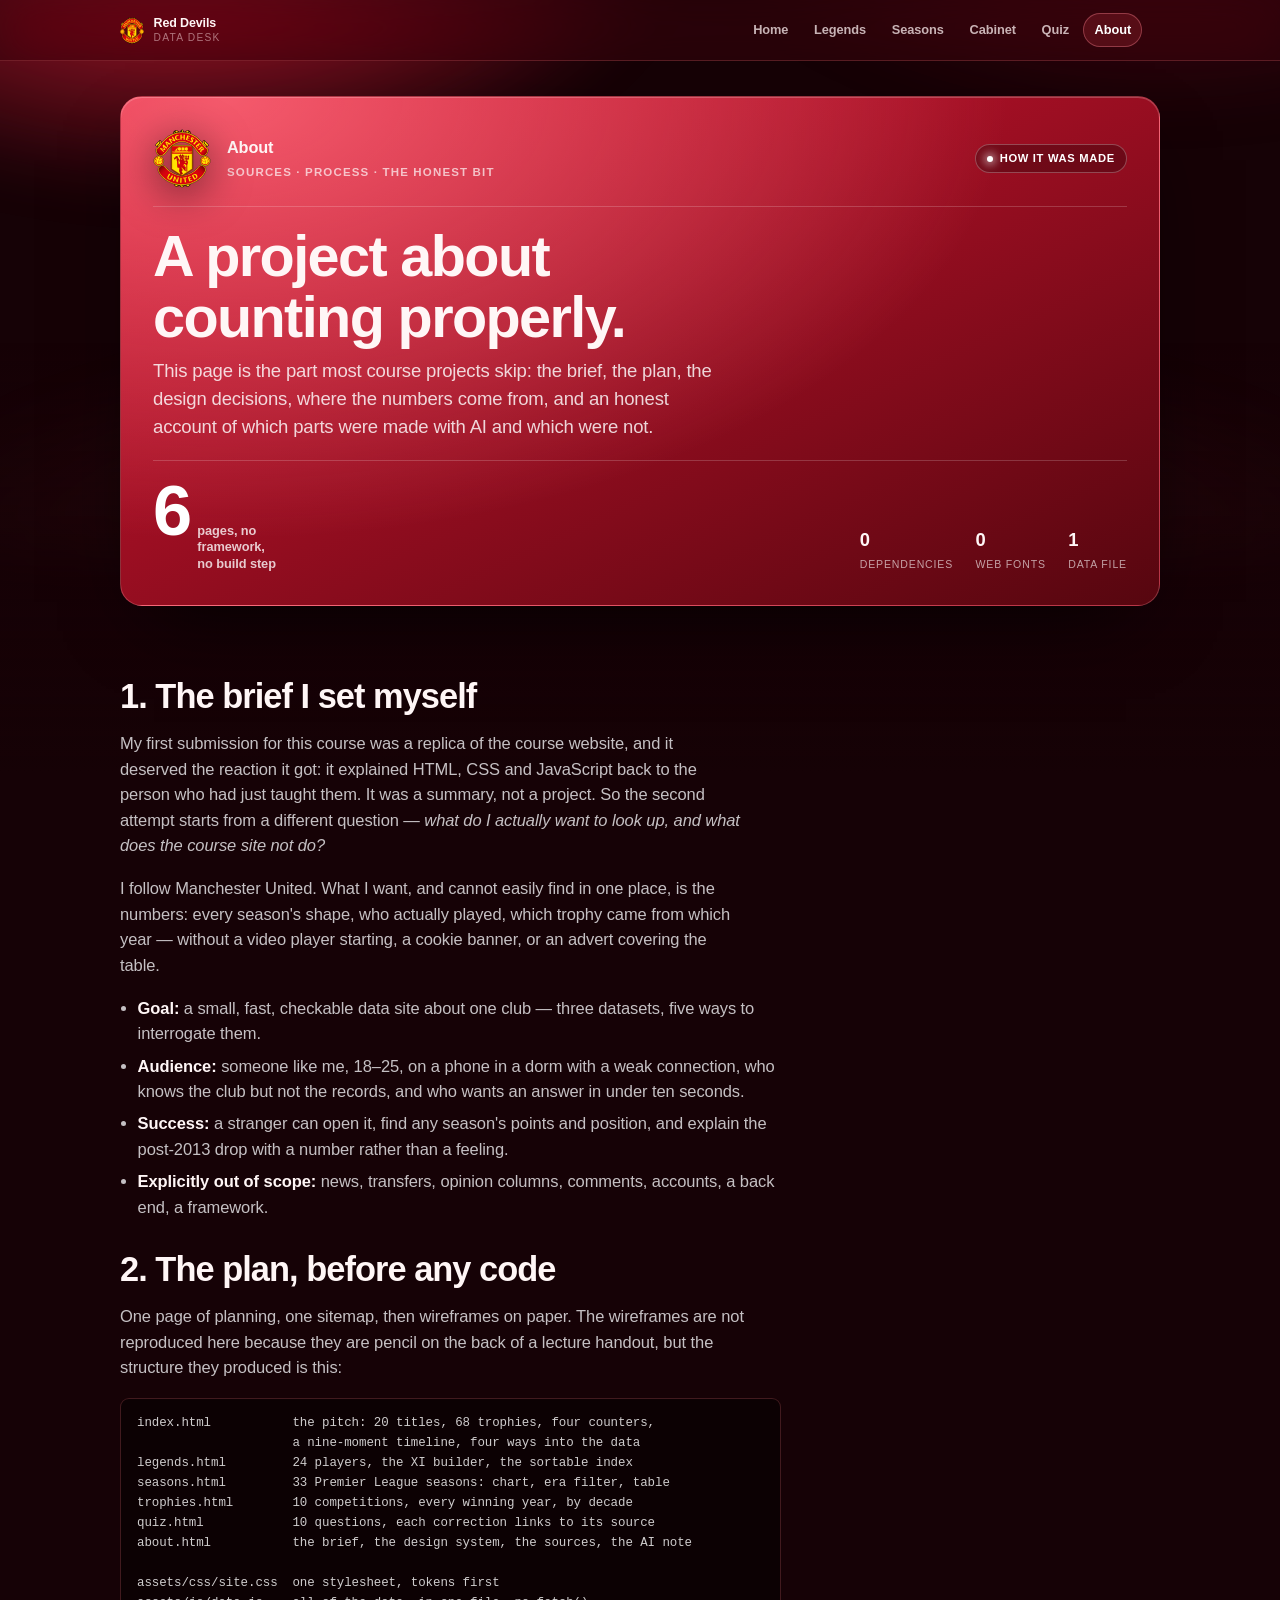
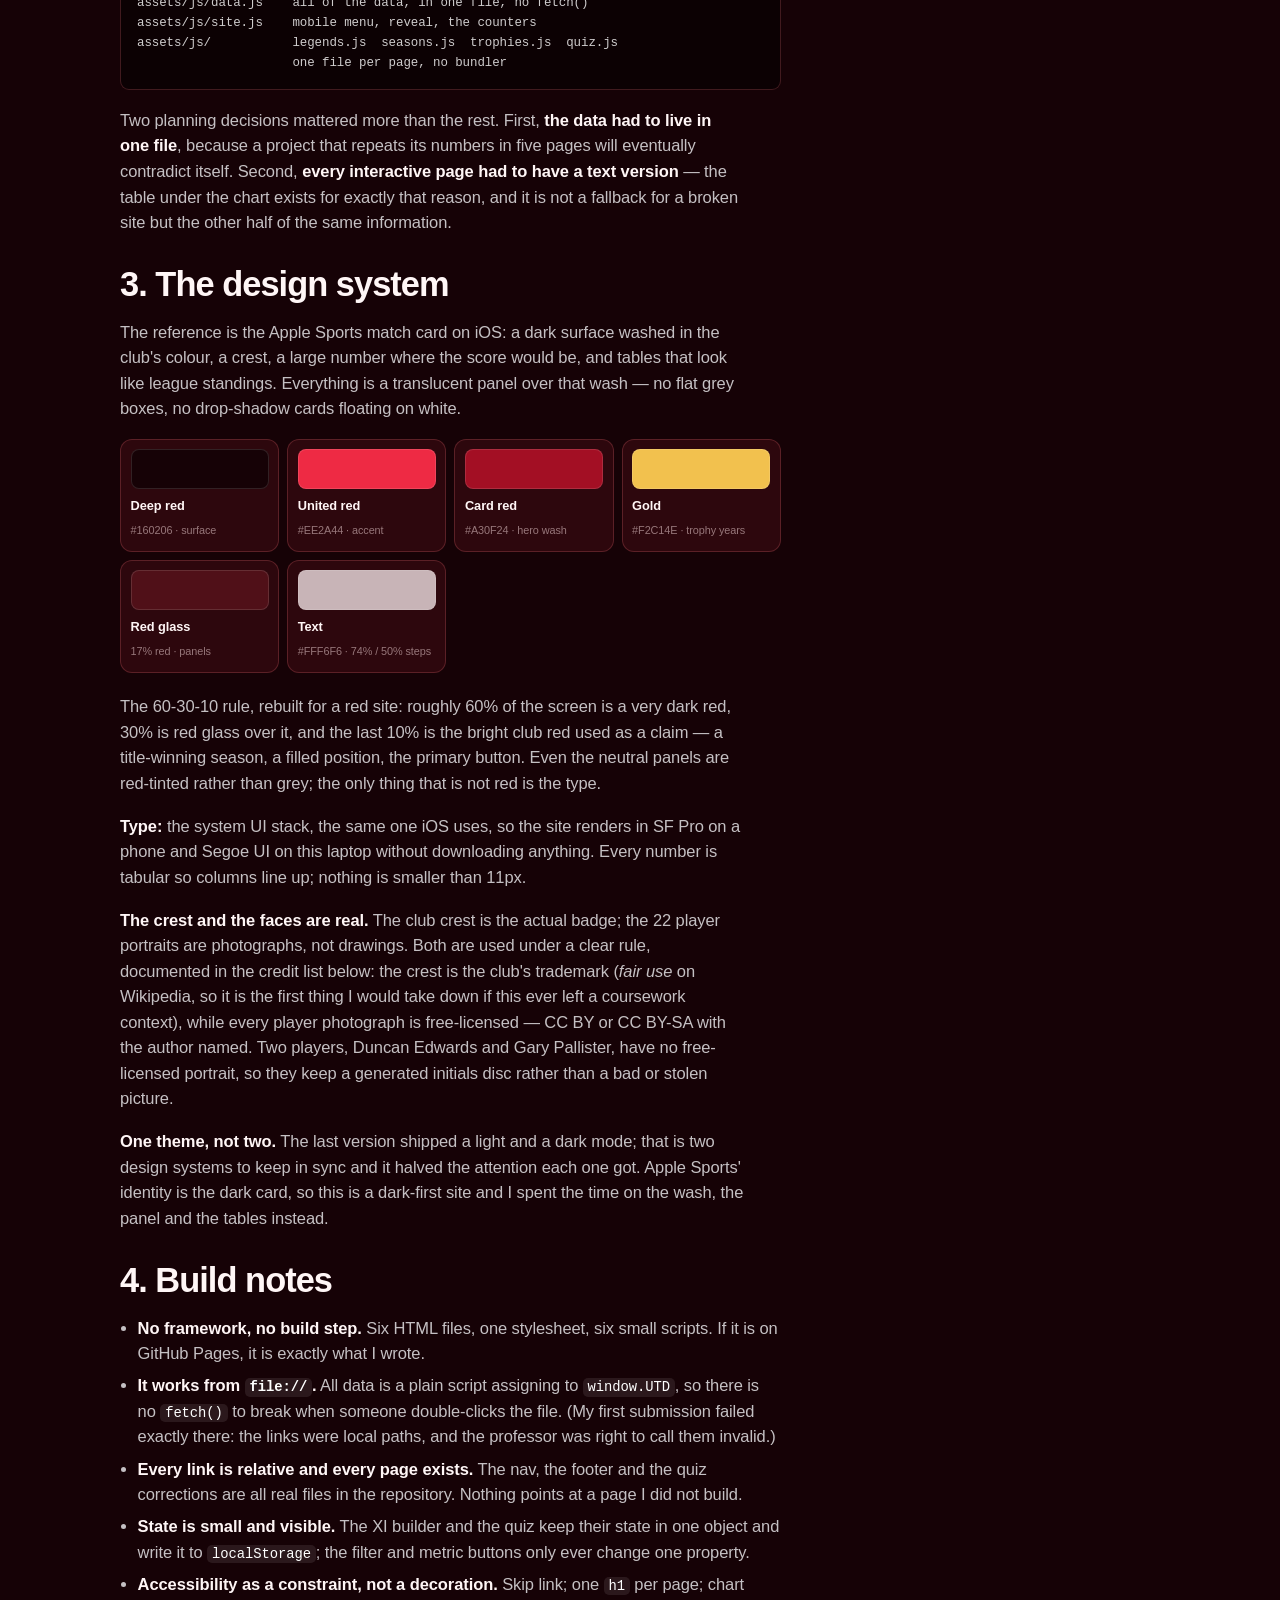
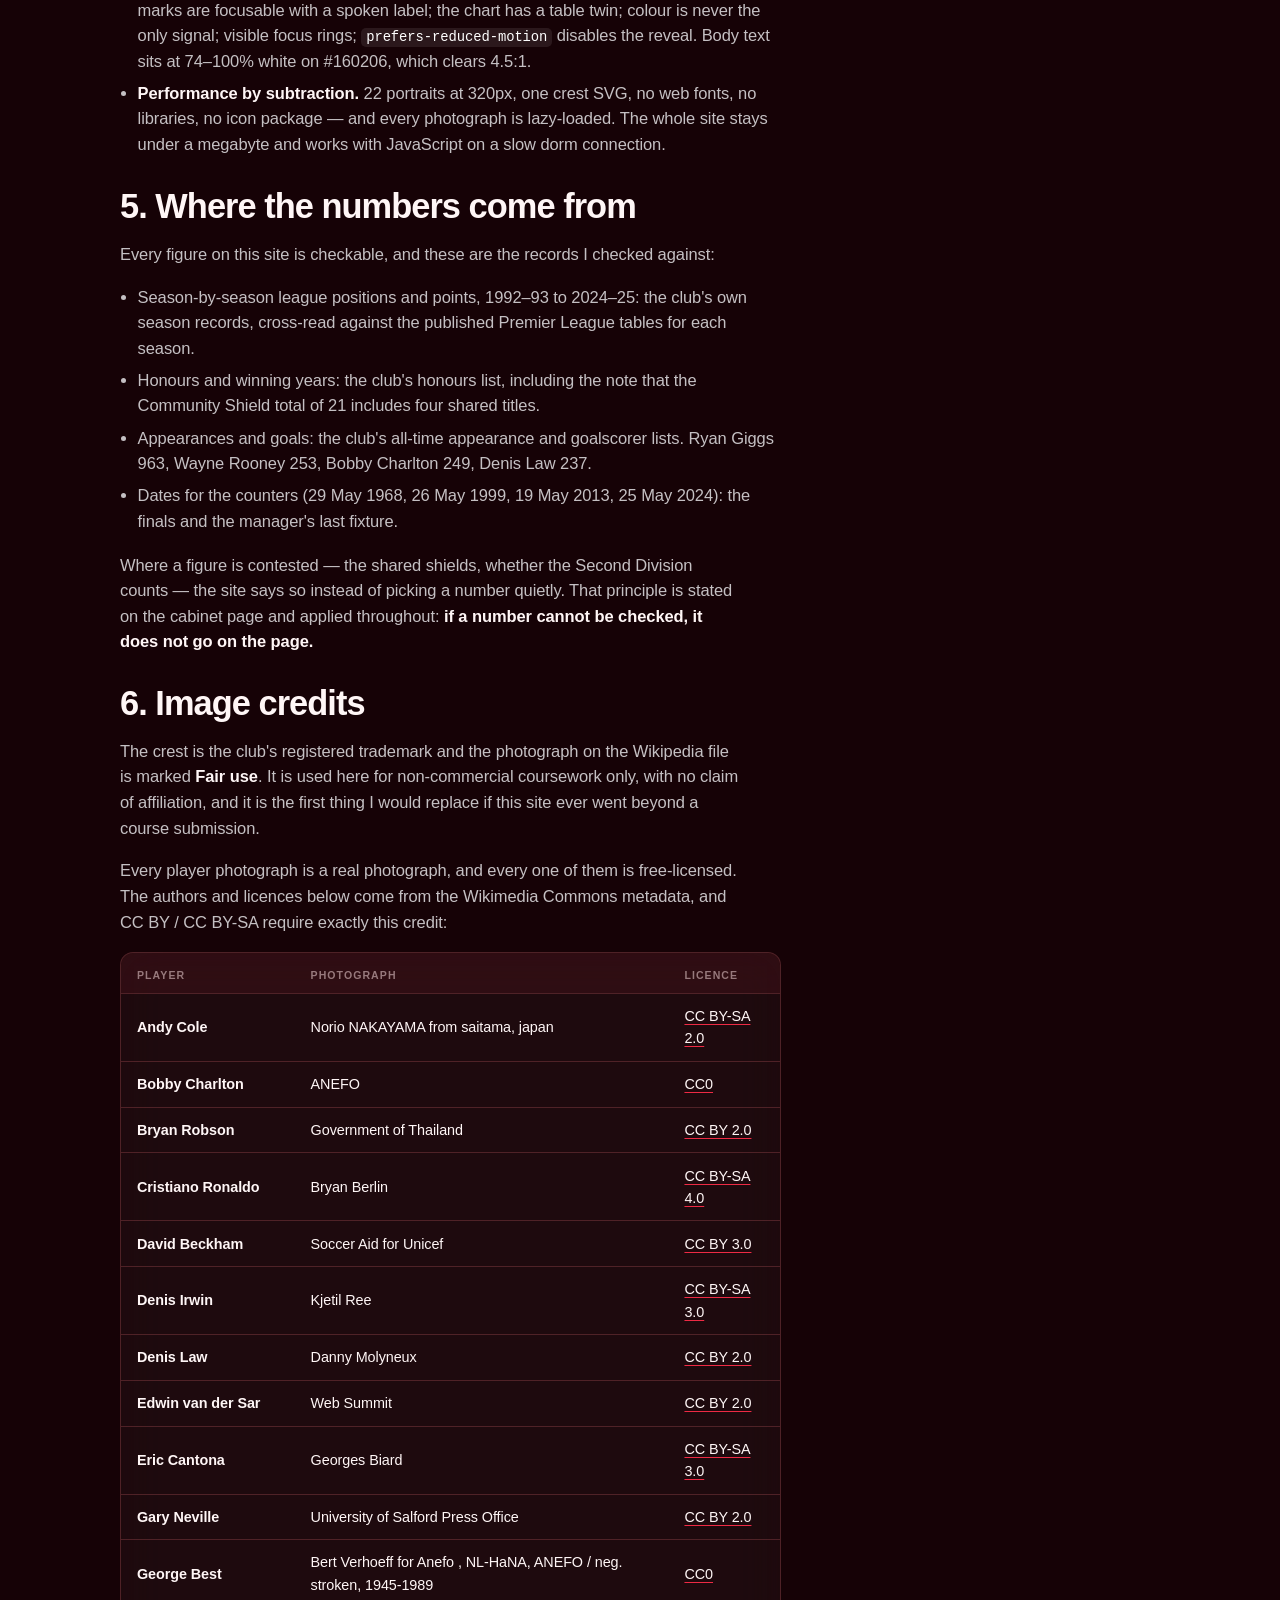
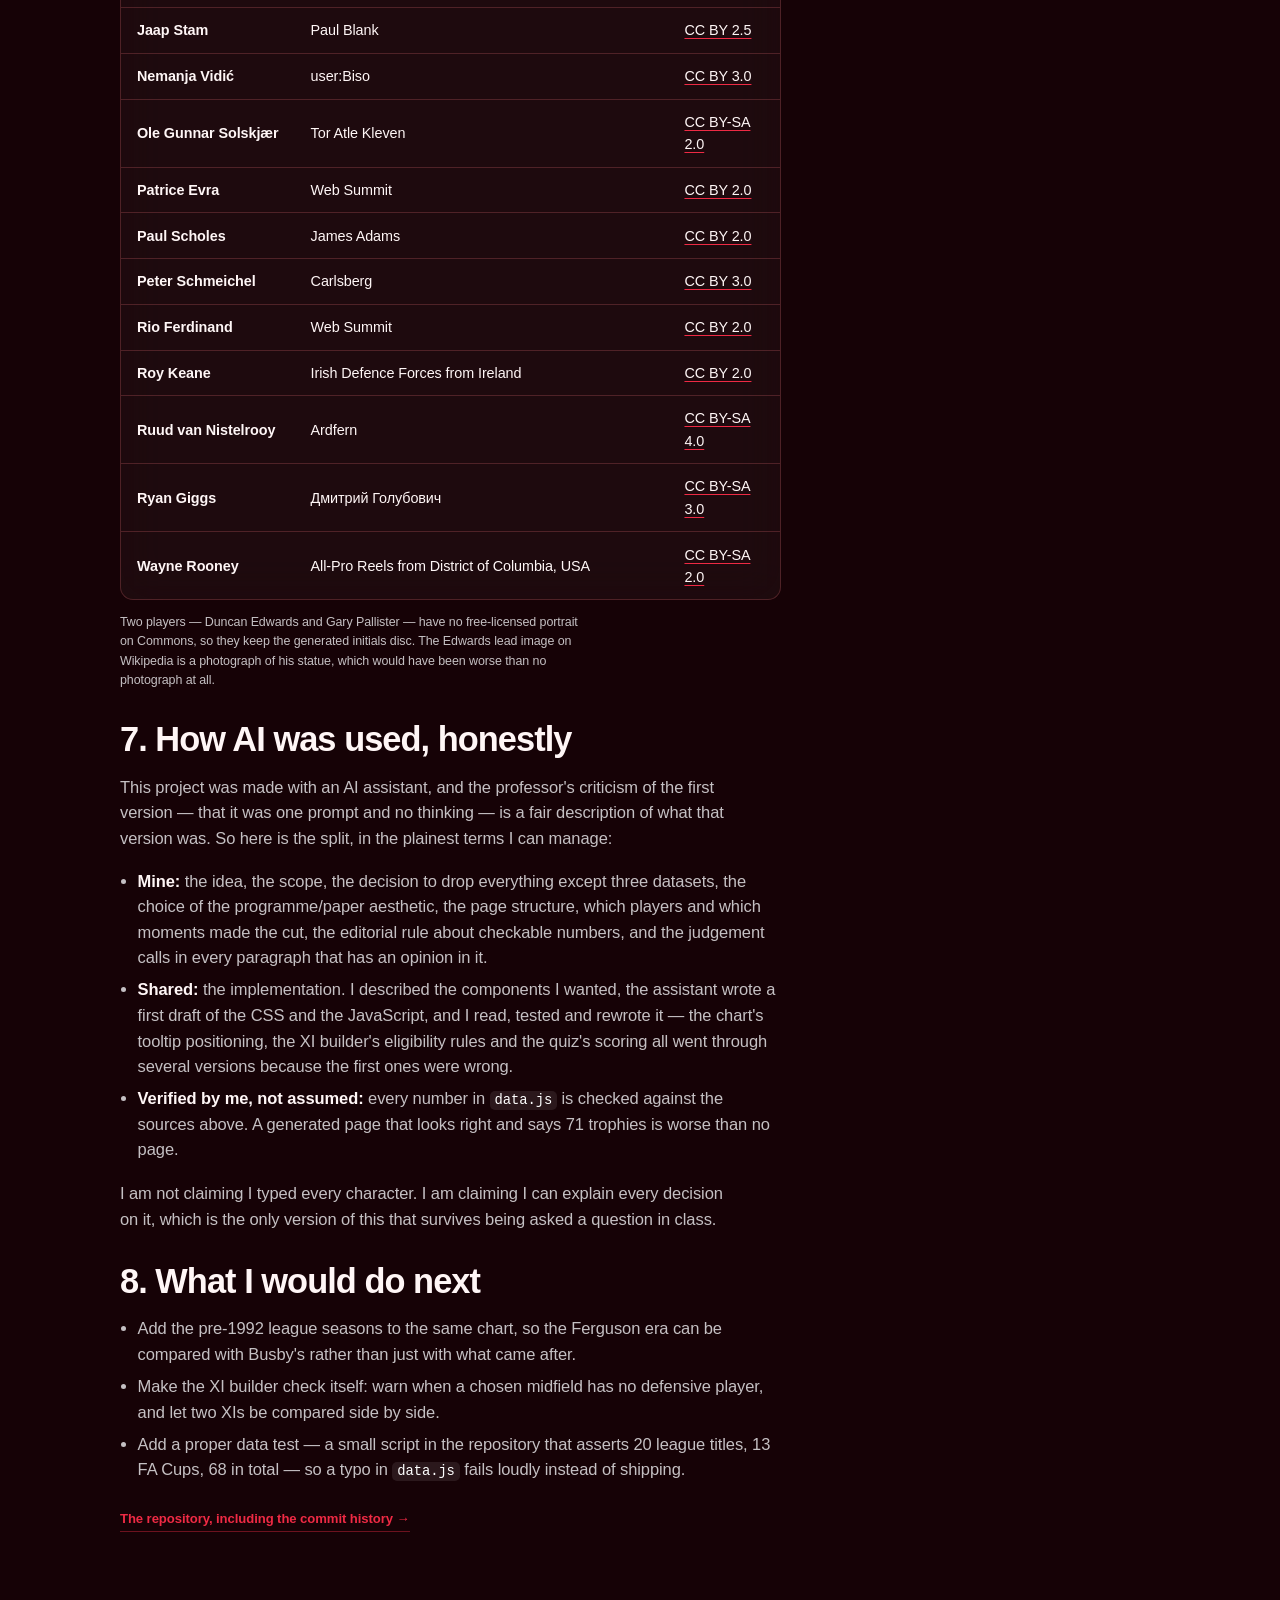
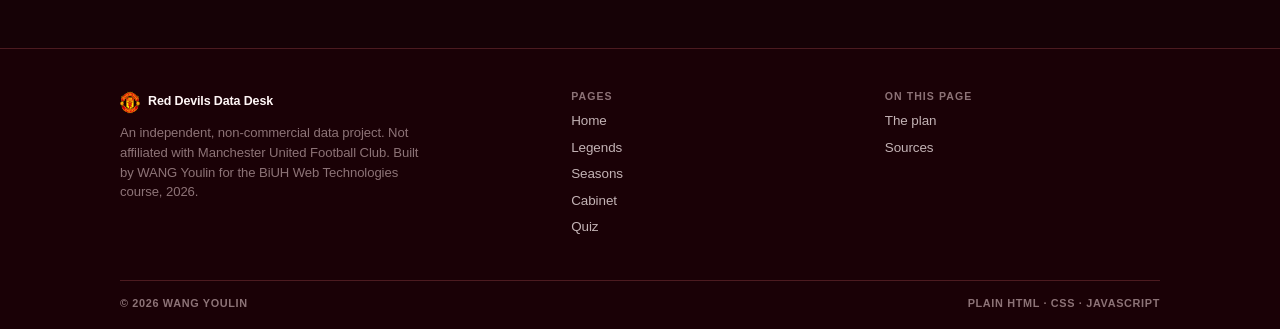
==== commit 66ce6b39: "Use the real crest and real photographs, and make the site properly red The brief changed: the club " ====
--- a/about.html
+++ b/about.html
@@ -34,7 +34,7 @@
 <header class="masthead">
   <div class="wrap masthead__bar">
     <a class="brand" href="index.html">
-      <img src="assets/img/crest.svg" alt="" width="24" height="27">
+      <img src="assets/img/crest-official.svg" alt="" width="24" height="27">
       <span class="brand__name"><b>Red Devils</b><span>Data Desk</span></span>
     </a>
     <nav class="nav" data-nav aria-label="Primary">
@@ -57,7 +57,7 @@
   <section class="wrap hero">
     <div class="hero-card">
       <div class="hero-card__top">
-        <img class="crest" src="assets/img/crest.svg" alt="" width="52" height="58">
+        <img class="crest" src="assets/img/crest-official.svg" alt="" width="52" height="58">
         <div class="hero-card__club">
           <b>About</b>
           <span>Sources · process · the honest bit</span>
@@ -114,17 +114,17 @@
       <h2>3. The design system</h2>
       <p>The reference is the Apple Sports match card on iOS: a dark surface washed in the club's colour, a crest, a large number where the score would be, and tables that look like league standings. Everything is a translucent panel over that wash — no flat grey boxes, no drop-shadow cards floating on white.</p>
       <div class="swatches" aria-label="Colour tokens">
-        <div class="swatch"><div class="swatch__chip" style="background:#06060a"></div><b>Night</b><span>#06060A · surface</span></div>
-        <div class="swatch"><div class="swatch__chip" style="background:#ef2b45"></div><b>United red</b><span>#EF2B45 · accent</span></div>
-        <div class="swatch"><div class="swatch__chip" style="background:#e3b23c"></div><b>Gold</b><span>#E3B23C · trophy years</span></div>
-        <div class="swatch"><div class="swatch__chip" style="background:#37c97a"></div><b>Live green</b><span>#37C97A · status</span></div>
-        <div class="swatch"><div class="swatch__chip" style="background:rgba(255,255,255,.09)"></div><b>Glass</b><span>9% white · panels</span></div>
-        <div class="swatch"><div class="swatch__chip" style="background:rgba(255,255,255,.5)"></div><b>Text</b><span>#F6F6F8 · 66% / 42% steps</span></div>
-      </div>
-      <p>Roughly 60% night, 30% glass, 10% club red — the 60-30-10 rule from the planning lesson, rebuilt for a dark UI. Red is never decoration: it marks a title-winning season, a filled position, a primary action. If something is red, it is a claim.</p>
+        <div class="swatch"><div class="swatch__chip" style="background:#160206"></div><b>Deep red</b><span>#160206 · surface</span></div>
+        <div class="swatch"><div class="swatch__chip" style="background:#ee2a44"></div><b>United red</b><span>#EE2A44 · accent</span></div>
+        <div class="swatch"><div class="swatch__chip" style="background:#a30f24"></div><b>Card red</b><span>#A30F24 · hero wash</span></div>
+        <div class="swatch"><div class="swatch__chip" style="background:#f2c14e"></div><b>Gold</b><span>#F2C14E · trophy years</span></div>
+        <div class="swatch"><div class="swatch__chip" style="background:rgba(255,66,84,.17)"></div><b>Red glass</b><span>17% red · panels</span></div>
+        <div class="swatch"><div class="swatch__chip" style="background:rgba(255,242,243,.74)"></div><b>Text</b><span>#FFF6F6 · 74% / 50% steps</span></div>
+      </div>
+      <p>The 60-30-10 rule, rebuilt for a red site: roughly 60% of the screen is a very dark red, 30% is red glass over it, and the last 10% is the bright club red used as a claim — a title-winning season, a filled position, the primary button. Even the neutral panels are red-tinted rather than grey; the only thing that is not red is the type.</p>
       <p><strong>Type:</strong> the system UI stack, the same one iOS uses, so the site renders in SF Pro on a phone and Segoe UI on this laptop without downloading anything. Every number is tabular so columns line up; nothing is smaller than 11px.</p>
-      <p><strong>No licensed crest.</strong> Manchester United's badge is a trademark, and I have no right to hotlink it or copy it. So the site draws its own: an SVG shield for the club, and for players an initials disc coloured by position — gold for keepers, blue for defenders, green for midfield, pink for forwards.</p>
-      <p><strong>One theme, not two.</strong> The last version shipped a light and a dark mode; that is two design systems to keep in sync and it halved the attention each one got. Apple Sports' identity is the dark card, so this is a dark-first site and I spent the time on the panel, the wash and the tables instead.</p>
+      <p><strong>The crest and the faces are real.</strong> The club crest is the actual badge; the 22 player portraits are photographs, not drawings. Both are used under a clear rule, documented in the credit list below: the crest is the club's trademark (<em>fair use</em> on Wikipedia, so it is the first thing I would take down if this ever left a coursework context), while every player photograph is free-licensed — CC BY or CC BY-SA with the author named. Two players, Duncan Edwards and Gary Pallister, have no free-licensed portrait, so they keep a generated initials disc rather than a bad or stolen picture.</p>
+      <p><strong>One theme, not two.</strong> The last version shipped a light and a dark mode; that is two design systems to keep in sync and it halved the attention each one got. Apple Sports' identity is the dark card, so this is a dark-first site and I spent the time on the wash, the panel and the tables instead.</p>
 
       <h2>4. Build notes</h2>
       <ul>
@@ -132,8 +132,8 @@
         <li><strong>It works from <code>file://</code>.</strong> All data is a plain script assigning to <code>window.UTD</code>, so there is no <code>fetch()</code> to break when someone double-clicks the file. (My first submission failed exactly there: the links were local paths, and the professor was right to call them invalid.)</li>
         <li><strong>Every link is relative and every page exists.</strong> The nav, the footer and the quiz corrections are all real files in the repository. Nothing points at a page I did not build.</li>
         <li><strong>State is small and visible.</strong> The XI builder and the quiz keep their state in one object and write it to <code>localStorage</code>; the filter and metric buttons only ever change one property.</li>
-        <li><strong>Accessibility as a constraint, not a decoration.</strong> Skip link; one <code>h1</code> per page; chart marks are focusable with a spoken label; the chart has a table twin; colour is never the only signal; visible focus rings; <code>prefers-reduced-motion</code> disables the reveal. The dark UI is checked for contrast: body text sits at 66–78% white, which clears 4.5:1 on #06060A.</li>
-        <li><strong>Performance by subtraction.</strong> No photographs, no web fonts, no libraries, no icon package. The crest is 1 SVG file under 1 kB and the avatars are CSS. The only network requests are the files themselves.</li>
+        <li><strong>Accessibility as a constraint, not a decoration.</strong> Skip link; one <code>h1</code> per page; chart marks are focusable with a spoken label; the chart has a table twin; colour is never the only signal; visible focus rings; <code>prefers-reduced-motion</code> disables the reveal. Body text sits at 74–100% white on #160206, which clears 4.5:1.</li>
+        <li><strong>Performance by subtraction.</strong> 22 portraits at 320px, one crest SVG, no web fonts, no libraries, no icon package — and every photograph is lazy-loaded. The whole site stays under a megabyte and works with JavaScript on a slow dorm connection.</li>
       </ul>
 
       <h2 id="sources">5. Where the numbers come from</h2>
@@ -146,7 +146,132 @@
       </ul>
       <p>Where a figure is contested — the shared shields, whether the Second Division counts — the site says so instead of picking a number quietly. That principle is stated on the cabinet page and applied throughout: <strong>if a number cannot be checked, it does not go on the page.</strong></p>
 
-      <h2>6. How AI was used, honestly</h2>
+      <h2 id="credits">6. Image credits</h2>
+      <p>The crest is the club's registered trademark and the photograph on the Wikipedia file is marked <strong>Fair use</strong>. It is used here for non-commercial coursework only, with no claim of affiliation, and it is the first thing I would replace if this site ever went beyond a course submission.</p>
+      <p>Every player photograph is a real photograph, and every one of them is free-licensed. The authors and licences below come from the Wikimedia Commons metadata, and CC BY / CC BY-SA require exactly this credit:</p>
+      <div class="table-wrap">
+        <table>
+          <caption class="visually-hidden">Photograph authors and licences for the 24 players on this site</caption>
+          <thead>
+            <tr><th scope="col">Player</th><th scope="col">Photograph</th><th scope="col">Licence</th></tr>
+          </thead>
+          <tbody>
+          <tr>
+            <th scope="row" style="white-space:nowrap">Andy Cole</th>
+            <td>Norio NAKAYAMA from saitama, japan</td>
+            <td><a href="https://creativecommons.org/licenses/by-sa/2.0">CC BY-SA 2.0</a></td>
+          </tr>
+          <tr>
+            <th scope="row" style="white-space:nowrap">Bobby Charlton</th>
+            <td>ANEFO</td>
+            <td><a href="http://creativecommons.org/publicdomain/zero/1.0/deed.en">CC0</a></td>
+          </tr>
+          <tr>
+            <th scope="row" style="white-space:nowrap">Bryan Robson</th>
+            <td>Government of Thailand</td>
+            <td><a href="https://creativecommons.org/licenses/by/2.0">CC BY 2.0</a></td>
+          </tr>
+          <tr>
+            <th scope="row" style="white-space:nowrap">Cristiano Ronaldo</th>
+            <td>Bryan Berlin</td>
+            <td><a href="https://creativecommons.org/licenses/by-sa/4.0">CC BY-SA 4.0</a></td>
+          </tr>
+          <tr>
+            <th scope="row" style="white-space:nowrap">David Beckham</th>
+            <td>Soccer Aid for Unicef</td>
+            <td><a href="https://creativecommons.org/licenses/by/3.0">CC BY 3.0</a></td>
+          </tr>
+          <tr>
+            <th scope="row" style="white-space:nowrap">Denis Irwin</th>
+            <td>Kjetil Ree</td>
+            <td><a href="https://creativecommons.org/licenses/by-sa/3.0">CC BY-SA 3.0</a></td>
+          </tr>
+          <tr>
+            <th scope="row" style="white-space:nowrap">Denis Law</th>
+            <td>Danny Molyneux</td>
+            <td><a href="https://creativecommons.org/licenses/by/2.0">CC BY 2.0</a></td>
+          </tr>
+          <tr>
+            <th scope="row" style="white-space:nowrap">Edwin van der Sar</th>
+            <td>Web Summit</td>
+            <td><a href="https://creativecommons.org/licenses/by/2.0">CC BY 2.0</a></td>
+          </tr>
+          <tr>
+            <th scope="row" style="white-space:nowrap">Eric Cantona</th>
+            <td>Georges Biard</td>
+            <td><a href="https://creativecommons.org/licenses/by-sa/3.0">CC BY-SA 3.0</a></td>
+          </tr>
+          <tr>
+            <th scope="row" style="white-space:nowrap">Gary Neville</th>
+            <td>University of Salford Press Office</td>
+            <td><a href="https://creativecommons.org/licenses/by/2.0">CC BY 2.0</a></td>
+          </tr>
+          <tr>
+            <th scope="row" style="white-space:nowrap">George Best</th>
+            <td>Bert Verhoeff for Anefo , NL-HaNA, ANEFO / neg. stroken, 1945-1989</td>
+            <td><a href="http://creativecommons.org/publicdomain/zero/1.0/deed.en">CC0</a></td>
+          </tr>
+          <tr>
+            <th scope="row" style="white-space:nowrap">Jaap Stam</th>
+            <td>Paul Blank</td>
+            <td><a href="https://creativecommons.org/licenses/by/2.5">CC BY 2.5</a></td>
+          </tr>
+          <tr>
+            <th scope="row" style="white-space:nowrap">Nemanja Vidić</th>
+            <td>user:Biso</td>
+            <td><a href="https://creativecommons.org/licenses/by/3.0">CC BY 3.0</a></td>
+          </tr>
+          <tr>
+            <th scope="row" style="white-space:nowrap">Ole Gunnar Solskjær</th>
+            <td>Tor Atle Kleven</td>
+            <td><a href="https://creativecommons.org/licenses/by-sa/2.0">CC BY-SA 2.0</a></td>
+          </tr>
+          <tr>
+            <th scope="row" style="white-space:nowrap">Patrice Evra</th>
+            <td>Web Summit</td>
+            <td><a href="https://creativecommons.org/licenses/by/2.0">CC BY 2.0</a></td>
+          </tr>
+          <tr>
+            <th scope="row" style="white-space:nowrap">Paul Scholes</th>
+            <td>James Adams</td>
+            <td><a href="https://creativecommons.org/licenses/by/2.0">CC BY 2.0</a></td>
+          </tr>
+          <tr>
+            <th scope="row" style="white-space:nowrap">Peter Schmeichel</th>
+            <td>Carlsberg</td>
+            <td><a href="https://creativecommons.org/licenses/by/3.0">CC BY 3.0</a></td>
+          </tr>
+          <tr>
+            <th scope="row" style="white-space:nowrap">Rio Ferdinand</th>
+            <td>Web Summit</td>
+            <td><a href="https://creativecommons.org/licenses/by/2.0">CC BY 2.0</a></td>
+          </tr>
+          <tr>
+            <th scope="row" style="white-space:nowrap">Roy Keane</th>
+            <td>Irish Defence Forces from Ireland</td>
+            <td><a href="https://creativecommons.org/licenses/by/2.0">CC BY 2.0</a></td>
+          </tr>
+          <tr>
+            <th scope="row" style="white-space:nowrap">Ruud van Nistelrooy</th>
+            <td>Ardfern</td>
+            <td><a href="https://creativecommons.org/licenses/by-sa/4.0">CC BY-SA 4.0</a></td>
+          </tr>
+          <tr>
+            <th scope="row" style="white-space:nowrap">Ryan Giggs</th>
+            <td>Дмитрий Голубович</td>
+            <td><a href="https://creativecommons.org/licenses/by-sa/3.0">CC BY-SA 3.0</a></td>
+          </tr>
+          <tr>
+            <th scope="row" style="white-space:nowrap">Wayne Rooney</th>
+            <td>All-Pro Reels from District of Columbia, USA</td>
+            <td><a href="https://creativecommons.org/licenses/by-sa/2.0">CC BY-SA 2.0</a></td>
+          </tr>
+          </tbody>
+        </table>
+      </div>
+      <p class="quiz-note" style="margin-top:.8rem">Two players — Duncan Edwards and Gary Pallister — have no free-licensed portrait on Commons, so they keep the generated initials disc. The Edwards lead image on Wikipedia is a photograph of his statue, which would have been worse than no photograph at all.</p>
+
+      <h2>7. How AI was used, honestly</h2>
       <p>This project was made with an AI assistant, and the professor's criticism of the first version — that it was one prompt and no thinking — is a fair description of what that version was. So here is the split, in the plainest terms I can manage:</p>
       <ul>
         <li><strong>Mine:</strong> the idea, the scope, the decision to drop everything except three datasets, the choice of the programme/paper aesthetic, the page structure, which players and which moments made the cut, the editorial rule about checkable numbers, and the judgement calls in every paragraph that has an opinion in it.</li>
@@ -155,7 +280,7 @@
       </ul>
       <p>I am not claiming I typed every character. I am claiming I can explain every decision on it, which is the only version of this that survives being asked a question in class.</p>
 
-      <h2>7. What I would do next</h2>
+      <h2>8. What I would do next</h2>
       <ul>
         <li>Add the pre-1992 league seasons to the same chart, so the Ferguson era can be compared with Busby's rather than just with what came after.</li>
         <li>Make the XI builder check itself: warn when a chosen midfield has no defensive player, and let two XIs be compared side by side.</li>
@@ -170,7 +295,7 @@
   <div class="wrap">
     <div class="footer__grid">
       <div>
-        <div class="footer__brand"><img src="assets/img/crest.svg" alt="" width="20" height="23">Red Devils Data Desk</div>
+        <div class="footer__brand"><img src="assets/img/crest-official.svg" alt="" width="20" height="23">Red Devils Data Desk</div>
         <p>An independent, non-commercial data project. Not affiliated with Manchester United Football Club. Built by WANG Youlin for the BiUH Web Technologies course, 2026.</p>
       </div>
       <div>
--- a/assets/css/site.css
+++ b/assets/css/site.css
@@ -9,26 +9,29 @@
 :root {
   color-scheme: dark;
 
-  --bg: #06060a;
-  --bg-raised: #0d0d13;
-
-  --glass: rgba(255, 255, 255, .055);
-  --glass-2: rgba(255, 255, 255, .085);
-  --glass-3: rgba(255, 255, 255, .12);
-
-  --line: rgba(255, 255, 255, .085);
-  --line-2: rgba(255, 255, 255, .14);
-
-  --text: #f6f6f8;
-  --text-2: rgba(246, 246, 248, .66);
-  --text-3: rgba(246, 246, 248, .42);
-
-  --red: #ef2b45;
-  --red-deep: #a3101f;
-  --red-soft: rgba(239, 43, 69, .18);
-  --gold: #e3b23c;
-  --green: #37c97a;
-  --blue: #5b8cff;
+  /* Red is the whole point: the surface itself is a very dark red, the panels
+     are red glass, and the accents are the club red. Nothing here is neutral
+     grey except the type. */
+  --bg: #160206;
+  --bg-raised: #23030a;
+
+  --glass: rgba(255, 66, 84, .10);
+  --glass-2: rgba(255, 66, 84, .17);
+  --glass-3: rgba(255, 66, 84, .24);
+
+  --line: rgba(255, 118, 130, .22);
+  --line-2: rgba(255, 140, 152, .36);
+
+  --text: #fff6f6;
+  --text-2: rgba(255, 242, 243, .74);
+  --text-3: rgba(255, 230, 232, .50);
+
+  --red: #ee2a44;
+  --red-deep: #8c0a1e;
+  --red-soft: rgba(238, 42, 68, .22);
+  --gold: #f2c14e;
+  --green: #55e39a;
+  --blue: #7fa4ff;
 
   --radius: 22px;
   --radius-sm: 13px;
@@ -70,14 +73,14 @@
   content: "";
   position: fixed;
   inset: -20% -10% auto -10%;
-  height: 78vh;
+  height: 82vh;
   z-index: 0;
   pointer-events: none;
   background:
-    radial-gradient(46% 52% at 22% 18%, rgba(239, 43, 69, .52), transparent 68%),
-    radial-gradient(40% 46% at 82% 6%, rgba(64, 96, 255, .24), transparent 70%),
-    radial-gradient(60% 40% at 50% 100%, rgba(255, 255, 255, .05), transparent 72%);
-  filter: blur(28px) saturate(1.15);
+    radial-gradient(48% 54% at 20% 14%, rgba(238, 42, 68, .78), transparent 68%),
+    radial-gradient(44% 50% at 84% 4%, rgba(128, 10, 32, .62), transparent 72%),
+    radial-gradient(70% 46% at 50% 100%, rgba(255, 96, 116, .16), transparent 74%);
+  filter: blur(26px) saturate(1.2);
 }
 
 body::after {
@@ -86,7 +89,7 @@
   inset: 0;
   z-index: 0;
   pointer-events: none;
-  background: linear-gradient(180deg, transparent 0, transparent 42vh, var(--bg) 88vh);
+  background: linear-gradient(180deg, transparent 0, transparent 38vh, var(--bg) 86vh);
 }
 
 h1, h2, h3, h4 {
@@ -183,7 +186,7 @@
   position: sticky;
   top: 0;
   z-index: 50;
-  background: rgba(6, 6, 10, .55);
+  background: rgba(48, 4, 12, .62);
   backdrop-filter: blur(24px) saturate(1.6);
   border-bottom: 1px solid var(--line);
 }
@@ -270,27 +273,27 @@
   padding: .7rem 1.15rem;
   border-radius: 999px;
   border: 1px solid transparent;
-  background: #fff;
-  color: #0a0a0f;
+  background: var(--red);
+  color: #fff;
   text-decoration: none;
   cursor: pointer;
   transition: transform .18s var(--ease), background .18s var(--ease), opacity .18s var(--ease);
 }
-.btn:hover { background: #fff; color: #0a0a0f; transform: translateY(-1px); }
+.btn:hover { background: #ff3f57; color: #fff; transform: translateY(-1px); }
 .btn:active { transform: none; }
 
 .btn--ghost {
-  background: var(--glass-2);
-  color: var(--text);
-  border-color: var(--line-2);
-}
-.btn--ghost:hover { background: var(--glass-3); color: #fff; }
-
-.btn--accent { background: var(--red); color: #fff; }
-.btn--accent:hover { background: #ff3b55; color: #fff; }
+  background: rgba(255, 255, 255, .10);
+  color: #fff;
+  border-color: rgba(255, 255, 255, .24);
+}
+.btn--ghost:hover { background: rgba(255, 255, 255, .18); color: #fff; }
+
+.btn--accent { background: #fff; color: #1a0206; }
+.btn--accent:hover { background: #fff; color: #1a0206; }
 
 .btn[disabled] { opacity: .38; cursor: not-allowed; transform: none; }
-.btn[disabled]:hover { background: #fff; color: #0a0a0f; }
+.btn[disabled]:hover { background: var(--red); color: #fff; }
 
 .btn .arrow { transition: transform .18s var(--ease); }
 .btn:hover .arrow { transform: translateX(2px); }
@@ -314,14 +317,42 @@
 .hero-card {
   position: relative;
   overflow: hidden;
-  border: 1px solid var(--line-2);
+  border: 1px solid rgba(255, 150, 160, .30);
   border-radius: var(--radius);
   padding: clamp(1.15rem, 2.6vw, 2rem);
-  background: linear-gradient(160deg, rgba(239, 43, 69, .30) 0%, rgba(239, 43, 69, .10) 38%, rgba(255, 255, 255, .04) 100%),
-              rgba(12, 12, 18, .62);
-  backdrop-filter: blur(34px) saturate(1.5);
-  box-shadow: 0 24px 70px -30px rgba(0, 0, 0, .9), inset 0 1px 0 rgba(255, 255, 255, .14);
-}
+  background:
+    radial-gradient(130% 150% at 10% 0%, rgba(255, 108, 124, .80), transparent 58%),
+    linear-gradient(155deg, #d1122f 0%, #a30f24 40%, #56060f 100%);
+  backdrop-filter: blur(34px) saturate(1.4);
+  box-shadow: inset 0 1px 0 rgba(255, 255, 255, .22), 0 30px 80px -34px rgba(0, 0, 0, .95);
+}
+
+/* inside the red card the secondary type has to stay legible on red */
+.hero-card .lead { color: rgba(255, 255, 255, .82); }
+.hero-card .section-note { color: rgba(255, 255, 255, .62); }
+.hero-card .hero-card__club span { color: rgba(255, 255, 255, .68); }
+.hero-card .hero-card__top,
+.hero-card .hero-figure,
+.hero-card .cabinet-total { border-color: rgba(255, 255, 255, .18); }
+.hero-card .pill-live {
+  background: rgba(0, 0, 0, .26);
+  border-color: rgba(255, 255, 255, .26);
+  color: #fff;
+}
+.hero-card .pill-live::before { background: #fff; box-shadow: 0 0 10px 2px rgba(255, 255, 255, .75); }
+.hero-card .hero-figure__label { color: rgba(255, 255, 255, .78); }
+.hero-card .hero-figure__rows span { color: rgba(255, 255, 255, .62); }
+.hero-card .cabinet-total span { color: rgba(255, 255, 255, .68); }
+
+/* on a red card a red button disappears, so the primary action flips to white */
+.hero-card .btn { background: #fff; color: #8c0a1e; border-color: #fff; }
+.hero-card .btn:hover { background: #fff; color: #b0102a; }
+.hero-card .btn--ghost {
+  background: rgba(0, 0, 0, .22);
+  border-color: rgba(255, 255, 255, .38);
+  color: #fff;
+}
+.hero-card .btn--ghost:hover { background: rgba(0, 0, 0, .34); color: #fff; }
 
 .hero-card__top {
   display: flex;
@@ -683,7 +714,7 @@
   text-align: left;
   white-space: nowrap;
   border-bottom: 1px solid var(--line);
-  background: transparent;
+  background: rgba(255, 60, 80, .08);
 }
 thead th[data-sort] { cursor: pointer; user-select: none; }
 thead th[data-sort]:hover { color: var(--text); }
@@ -795,9 +826,9 @@
 }
 .chip:hover { color: #fff; border-color: var(--line-2); }
 .chip[aria-pressed="true"] {
-  background: #fff;
-  border-color: #fff;
-  color: #0a0a0f;
+  background: var(--red);
+  border-color: var(--red);
+  color: #fff;
 }
 
 .result-count {
@@ -839,9 +870,9 @@
 .chart-legend i { display: inline-block; width: 8px; height: 8px; border-radius: 2px; margin-right: .35rem; }
 
 .chart-svg { display: block; width: 100%; height: auto; overflow: visible; }
-.chart-svg .grid-line { stroke: rgba(255, 255, 255, .12); stroke-width: 1; }
-.chart-svg .axis-label { fill: rgba(255, 255, 255, .5); font-family: var(--font); font-size: 10px; font-weight: 550; letter-spacing: .02em; }
-.chart-svg .bar { fill: rgba(255, 255, 255, .26); transition: fill .15s var(--ease); }
+.chart-svg .grid-line { stroke: rgba(255, 130, 142, .16); stroke-width: 1; }
+.chart-svg .axis-label { fill: rgba(255, 235, 238, .55); font-family: var(--font); font-size: 10px; font-weight: 550; letter-spacing: .02em; }
+.chart-svg .bar { fill: rgba(255, 255, 255, .22); transition: fill .15s var(--ease); }
 .chart-svg .bar.is-title { fill: var(--red); }
 .chart-svg .bar-g { cursor: pointer; }
 .chart-svg .bar-g:hover .bar { fill: rgba(255, 255, 255, .55); }
@@ -893,8 +924,8 @@
   border: 1px solid var(--line);
   border-radius: var(--radius-sm);
   background:
-    radial-gradient(120% 70% at 50% 0%, rgba(55, 201, 122, .14), transparent 70%),
-    linear-gradient(180deg, rgba(55, 201, 122, .10), rgba(0, 0, 0, .14)),
+    radial-gradient(120% 70% at 50% 0%, rgba(255, 90, 106, .22), transparent 70%),
+    linear-gradient(180deg, rgba(140, 10, 30, .42), rgba(24, 2, 8, .55)),
     rgba(255, 255, 255, .03);
   backdrop-filter: blur(18px);
 }
@@ -1047,8 +1078,18 @@
   font-size: .62rem;
   font-weight: 700;
   letter-spacing: .02em;
-  color: #0a0a0f;
+  color: #1a0206;
   background: rgba(255, 255, 255, .8);
+  flex: none;
+}
+/* real photograph: round it and give it a hairline so it reads as a portrait */
+.avatar--photo {
+  display: inline-block;
+  object-fit: cover;
+  object-position: center 22%;
+  border: 1px solid rgba(255, 255, 255, .22);
+  background: #2b0409;
+  vertical-align: middle;
   flex: none;
 }
 .avatar--GK { background: #e3b23c; }
@@ -1300,7 +1341,7 @@
 .footer {
   margin-top: clamp(2rem, 5vw, 3.4rem);
   border-top: 1px solid var(--line);
-  background: rgba(255, 255, 255, .02);
+  background: rgba(30, 2, 8, .58);
   position: relative;
   z-index: 1;
 }
